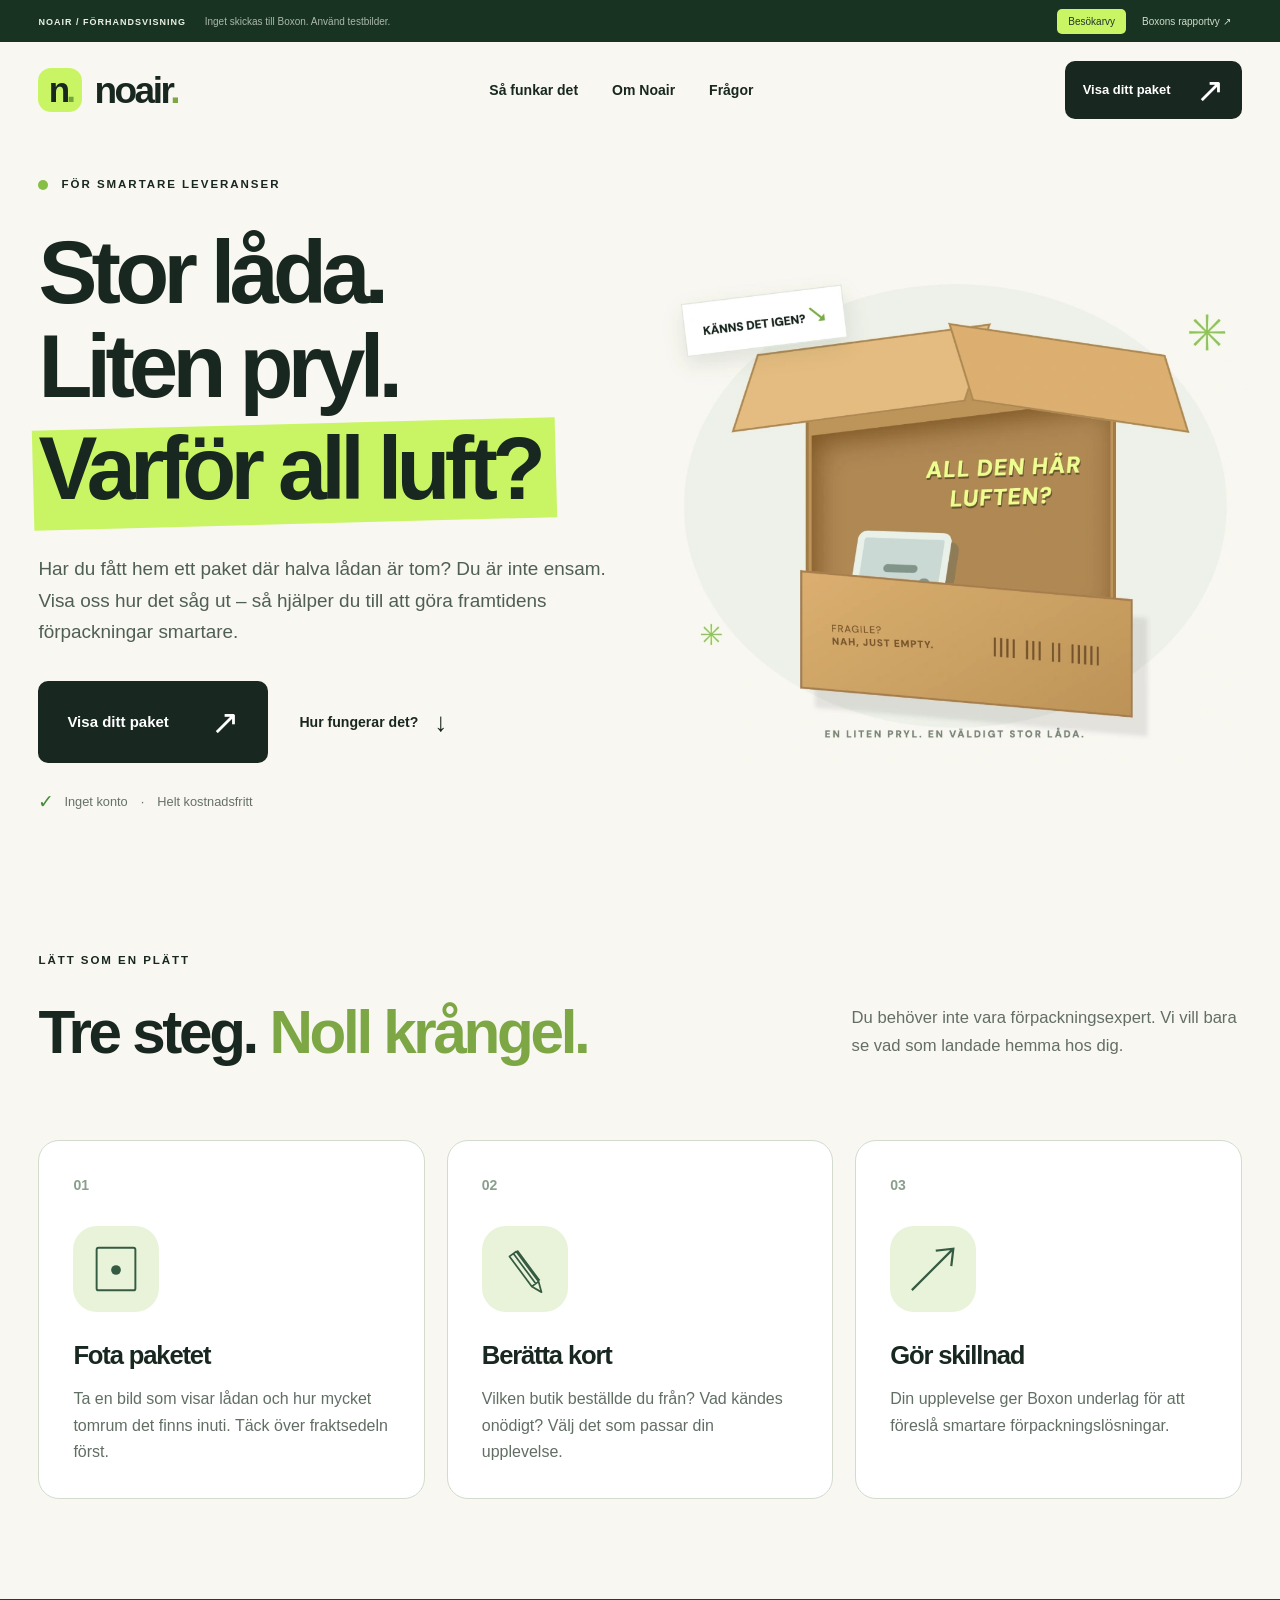
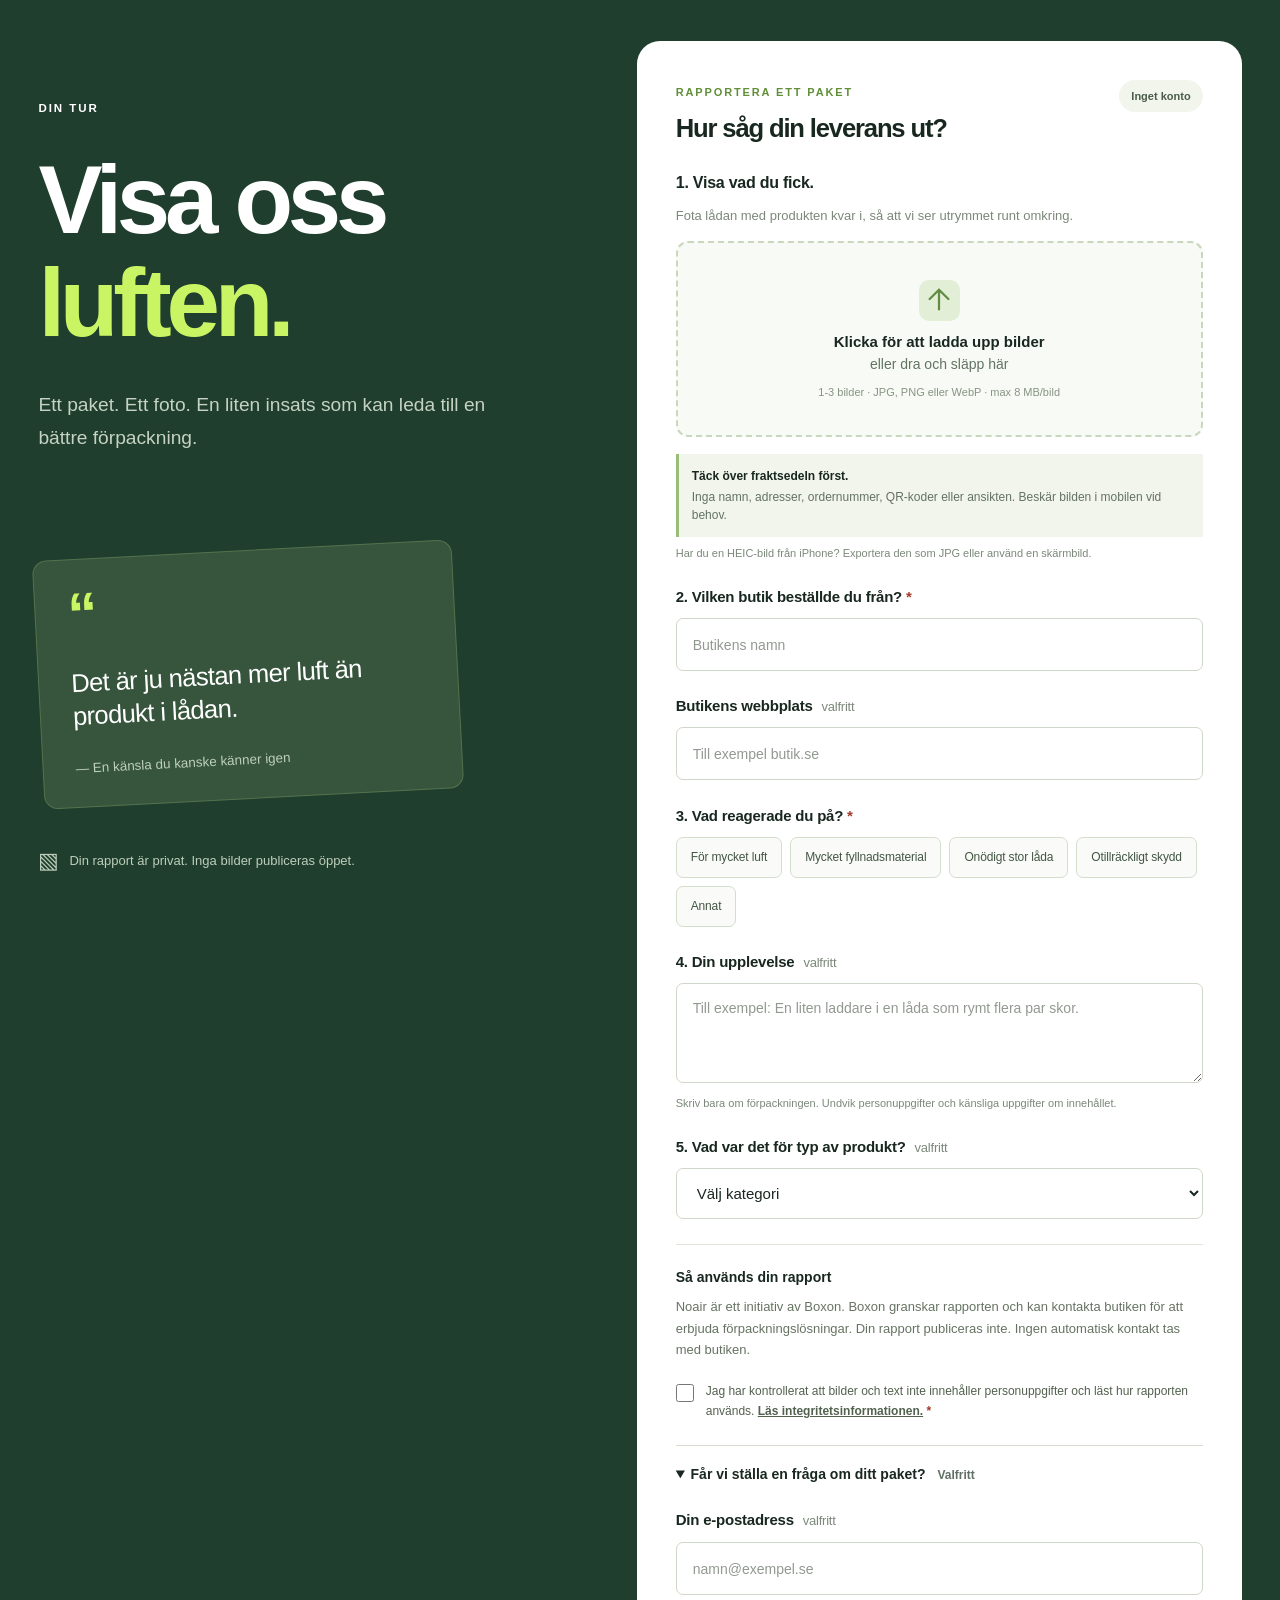
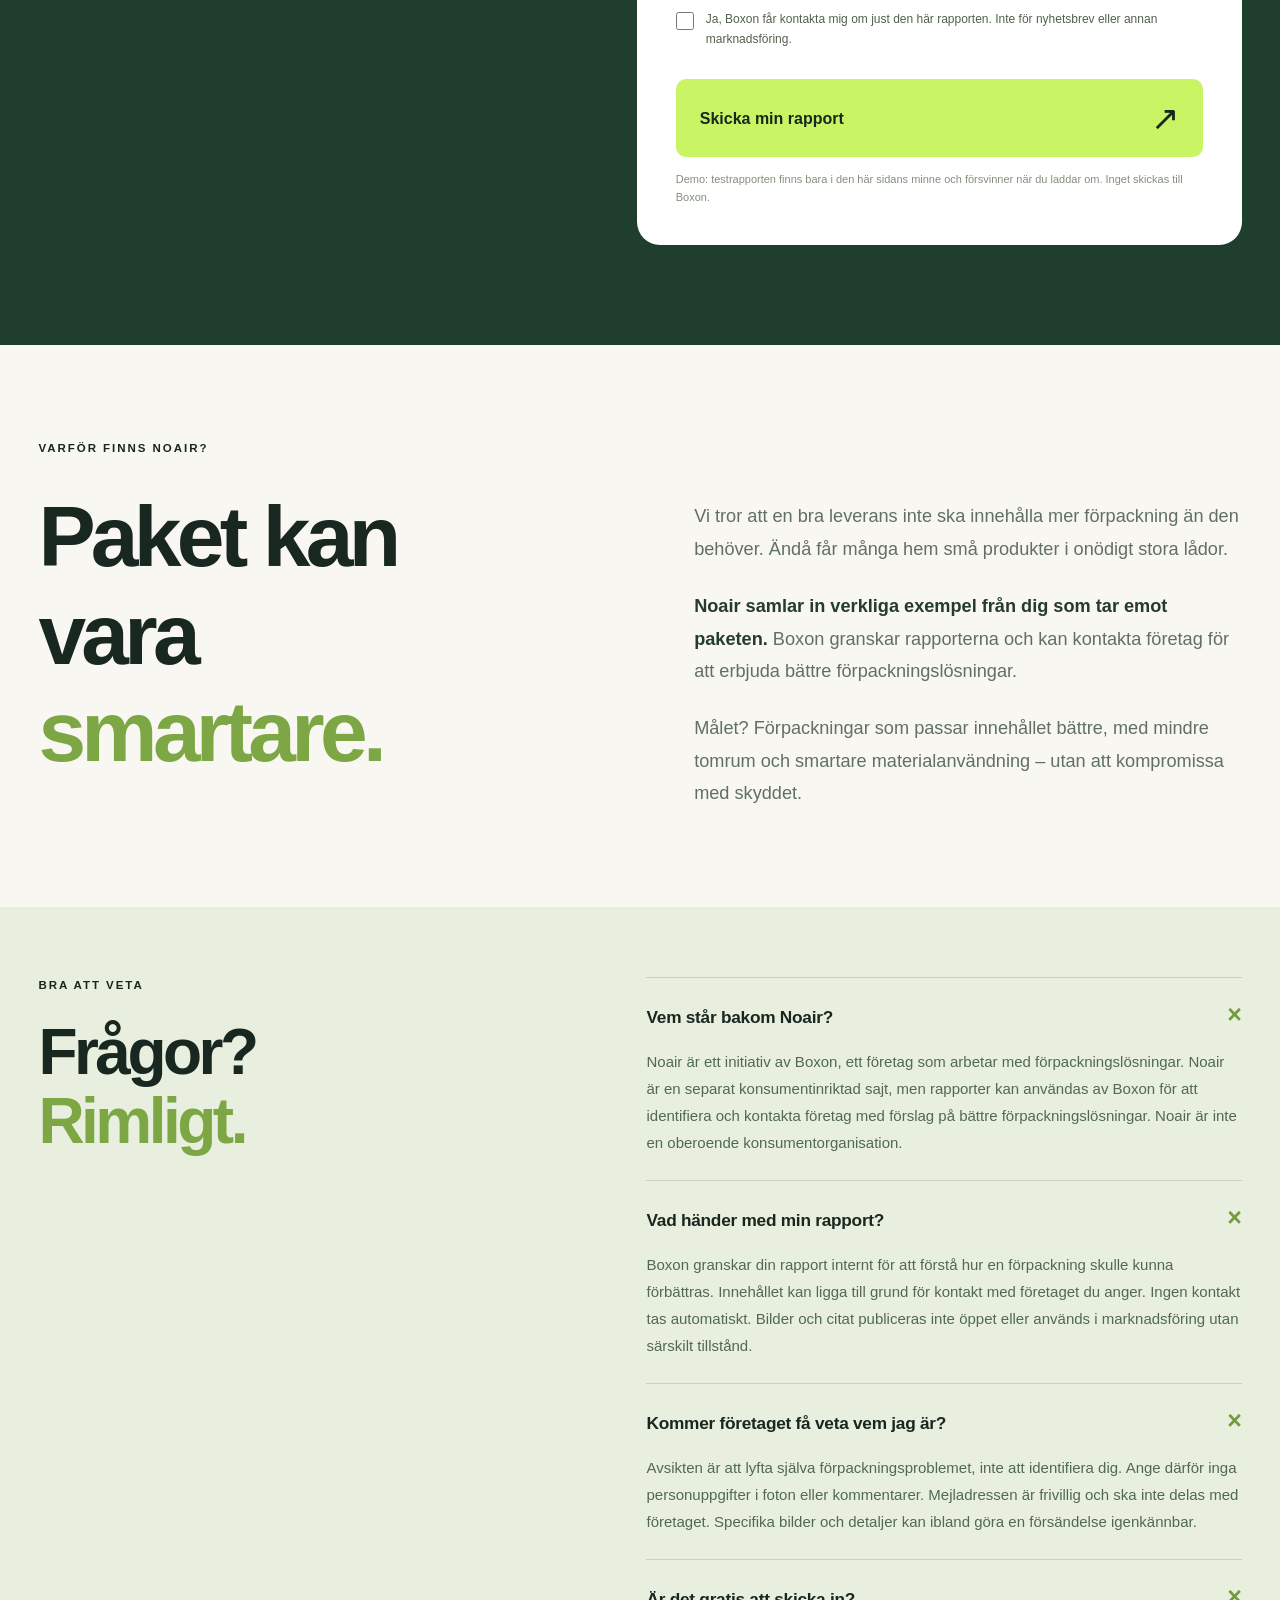
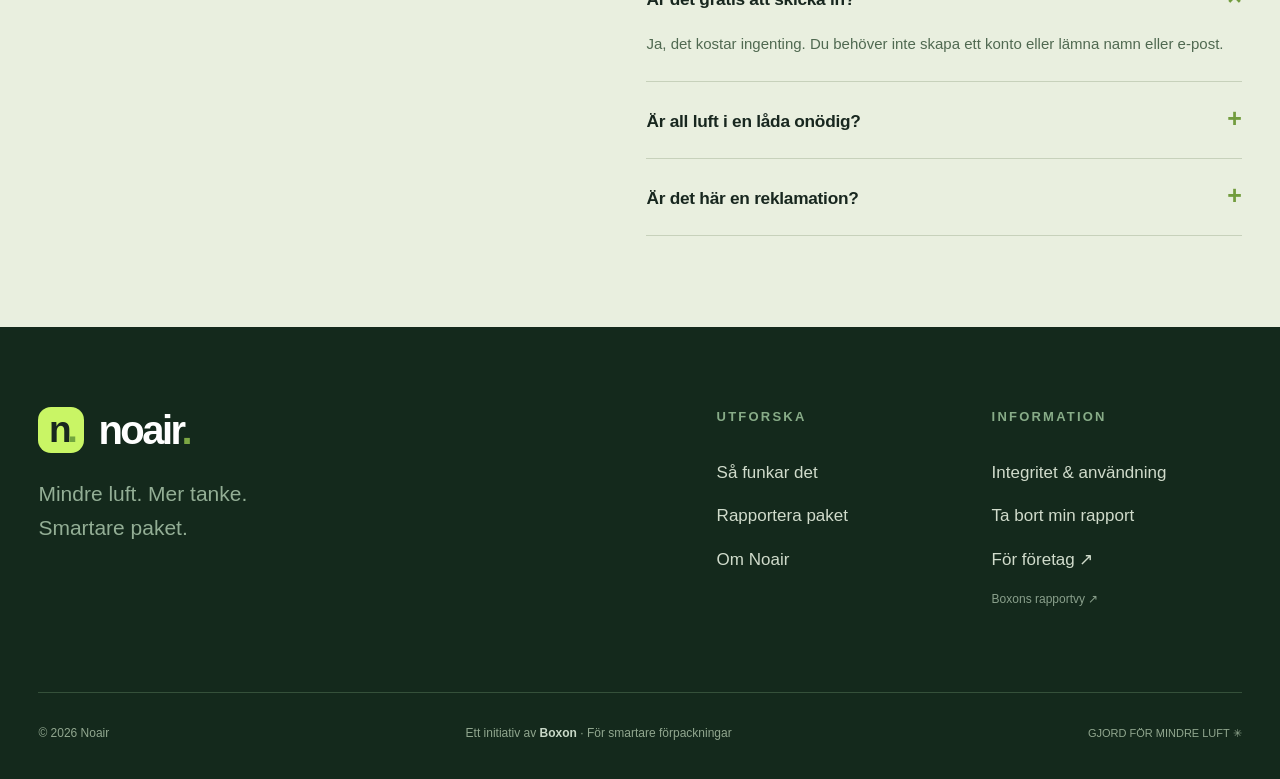
==== noair-forhandsvisning.html @ 3ff32508 "Change hero heading from Liten sak to Liten pryl" ====
<!DOCTYPE html>

<html lang="sv">
<head>
<meta charset="utf-8"/>
<meta content="width=device-width, initial-scale=1" name="viewport"/>
<meta content="Stor låda, liten grej? Visa oss ditt paket. Din upplevelse kan hjälpa företag att packa smartare. Noair – ett initiativ av Boxon." name="description"/>
<meta content="#f8f7f1" name="theme-color"/>
<title>Noair – Stor låda. Liten grej. Varför all luft?</title>
<style>
:root{--paper:#f6f6ef;--ink:#23362b;--muted:#657166;--line:#dce1d6;--lime:#d3ed89;--sage:#dfe7d9;--white:#fff;--error:#9d3e2b;--radius:22px;font-family:Arial,Helvetica,sans-serif;color:var(--ink);background:var(--paper);font-synthesis:none}*{box-sizing:border-box}html{scroll-behavior:smooth;scroll-padding-top:28px}body{margin:0}button,input,select,textarea{font:inherit}button,a,input,textarea,select{-webkit-tap-highlight-color:transparent}button,a{touch-action:manipulation}button{cursor:pointer}a{color:inherit;text-decoration:none}p{line-height:1.65}button:focus-visible,a:focus-visible,summary:focus-visible{outline:3px solid #527741;outline-offset:5px}input:focus-visible,select:focus-visible,textarea:focus-visible{outline:2px solid #527741;outline-offset:2px}button:disabled{opacity:.5;cursor:wait}[hidden]{display:none!important}.wrap{max-width:1240px;margin:0 auto;padding-left:40px;padding-right:40px}.logo{font-size:42px;letter-spacing:-3px;font-weight:850;display:inline-flex;align-items:baseline;line-height:1}.logo-dot{width:9px;height:9px;border-radius:50%;background:var(--ink);display:inline-block;margin-left:4px}.site-header{height:112px;display:flex;align-items:center;justify-content:space-between;gap:28px}.site-header nav{display:flex;gap:32px;font-size:13px;font-weight:600}.site-header nav a:hover,.plain-link:hover,.text-link:hover{color:#617e47}.button{border:0;display:inline-flex;align-items:center;justify-content:center;gap:34px;border-radius:8px;padding:19px 24px;line-height:1.2;font-size:14px;font-weight:650;white-space:nowrap;transition:transform .15s,background .15s}.button:hover{transform:translateY(-2px)}.button span[aria-hidden]{font-size:21px;font-weight:400;line-height:1}.button.dark{background:var(--ink);color:white}.button.dark:hover{background:#3a5141}.button.lime{background:var(--lime);color:var(--ink)}.button.outline{border:1px solid #cbd3c5;background:transparent;color:var(--ink)}.button.small{padding:13px 18px;font-size:12px;gap:22px}.text-link{font-size:13px;font-weight:600;display:inline-flex;gap:16px;align-items:center}.hero{display:grid;grid-template-columns:1fr 1fr;gap:58px;padding-top:40px;padding-bottom:76px;align-items:center}.eyebrow{font-size:10px;font-weight:700;letter-spacing:1.65px;line-height:1.6;margin:0 0 22px}.status-dot{display:inline-block;width:7px;height:7px;background:#759c59;border-radius:100%;margin-right:7px;vertical-align:middle}h1,h2,h3{font-weight:650;letter-spacing:-1.7px;margin:0}h1{font-size:clamp(52px,5.4vw,76px);line-height:1.025;letter-spacing:-4px}h2{font-size:40px;line-height:1.15;letter-spacing:-1.5px}h3{font-size:19px;line-height:1.3;letter-spacing:-.5px}.word-mark{position:relative;z-index:0}.word-mark:after{content:'';position:absolute;height:14px;bottom:5px;left:-2px;right:-9px;background:var(--lime);z-index:-1;transform:rotate(-2deg)}.lead{font-size:16px;line-height:1.75;max-width:405px;color:#5a685c;margin:26px 0 24px}.hero-actions{display:flex;align-items:center;gap:25px}.micro{font-size:11px;line-height:1.65;color:var(--muted)}.hero-reassurance{display:flex;gap:7px;align-items:center;margin-top:16px}.hero-reassurance span{margin-left:10px;color:#6d8954}.hero-reassurance span:first-child{margin-left:0}.initiative{display:flex;align-items:center;gap:12px;font-size:9px;color:var(--muted);margin-top:41px}.boxon-word{color:var(--ink);font-size:19px;letter-spacing:-1px}.boxon-word span{color:#b54b37}.initiative-divider{height:20px;width:1px;background:#cbd3c5}.hero-art{align-self:stretch;min-height:530px;border-radius:18px;background:var(--sage);position:relative;overflow:hidden}.art-grid{position:absolute;inset:0;background-image:linear-gradient(#3f583608 1px,transparent 1px),linear-gradient(90deg,#3f583608 1px,transparent 1px);background-size:48px 48px;mask-image:linear-gradient(transparent 5%,black 60%,transparent)}.art-top{position:absolute;top:28px;left:27px;right:27px;display:flex;justify-content:space-between;font-size:9px;letter-spacing:1.3px;font-weight:700}.art-index{opacity:.5}.parcel{position:absolute;width:110%;left:-5%;top:62px;filter:drop-shadow(0 4px 5px #36442c08)}.parcel-note{position:absolute;top:87px;left:37px;transform:rotate(-8deg);font-family:Georgia,serif;font-style:italic;font-size:20px;color:#4e6544}.parcel-note svg{display:block;position:absolute;left:74px;top:28px;width:56px;height:47px;transform:rotate(5deg)}.product-tag{position:absolute;right:25px;top:52%;background:#f9fbf2e8;border:1px solid #ffffff80;backdrop-filter:blur(4px);border-radius:6px;box-shadow:0 5px 20px #243d2110;padding:12px 14px;font-size:11px;display:flex;align-items:center;gap:10px}.tag-dot{height:6px;width:6px;border-radius:100%;background:#76945c}.product-tag span:last-child{margin-left:12px;font-size:19px}.art-bottom{position:absolute;left:28px;right:28px;bottom:34px;display:flex;justify-content:space-between;align-items:center;font-size:23px;letter-spacing:-.7px}.round-arrow{height:40px;width:40px;border:1px solid #abbba0;border-radius:100%;display:grid;place-items:center}.illustration-label{position:absolute;bottom:13px;right:29px;font-size:8px;color:#708366}.principle-strip{border-top:1px solid var(--line);border-bottom:1px solid var(--line)}.principle-strip>.wrap{display:flex;justify-content:space-between;gap:20px;padding-top:22px;padding-bottom:22px;font-size:11px;font-weight:600}.principle-strip span span{font-size:21px;margin-right:12px;vertical-align:middle;font-weight:400}.steps-section{padding-top:85px;padding-bottom:78px}.section-heading{display:flex;align-items:flex-end;justify-content:space-between;margin-bottom:45px;gap:30px}.section-heading>p{font-size:13px;color:var(--muted);padding-right:50px}.steps-grid{display:grid;grid-template-columns:repeat(3,1fr);gap:40px}.steps-grid article{border-top:1px solid var(--line);padding-top:23px}.step-top{display:flex;justify-content:space-between;margin-bottom:27px}.step-number{font-family:Georgia,serif;font-size:23px;color:#779063}.line-icon{font-size:27px;font-weight:400}.steps-grid article p{font-size:13px;color:var(--muted);max-width:290px;margin-bottom:0}.manifesto{background:#e9ede2;max-width:1160px;border-radius:18px;display:grid;grid-template-columns:1fr 1fr;gap:70px;padding:56px}.manifesto h2{font-size:49px;letter-spacing:-2.3px;line-height:1.12}.manifesto h2 span{color:#7c916d}.manifesto-copy>p{font-size:14px;margin:0 0 21px}.manifesto-copy{padding-top:7px}.private-note{display:flex;gap:15px;border-top:1px solid #cdd6c4;margin-top:27px;padding-top:21px}.private-note>span{font-size:22px}.private-note p{margin:0;font-size:11px;line-height:1.7;color:#596c50}.private-note strong{color:var(--ink)}.cta-panel{max-width:1160px;border-radius:18px;background:var(--lime);padding:45px 55px;margin-top:36px;display:flex;align-items:center;justify-content:space-between;position:relative;overflow:hidden;gap:30px}.cta-panel>div,.cta-panel>button{position:relative;z-index:1}.cta-panel .eyebrow{margin-bottom:14px}.cta-panel h2{font-size:36px}.cta-panel p:not(.eyebrow){font-size:12px;margin:14px 0 0}.cta-orbit{position:absolute;width:400px;height:400px;border:1px solid #b6cf75;border-radius:50%;right:-30px;top:-80px}.cta-orbit:after{content:'';border:1px solid #b6cf75;border-radius:50%;position:absolute;inset:30px}.faq-section{display:grid;grid-template-columns:1fr 1.6fr;gap:65px;padding-top:85px;padding-bottom:80px}.faq-items details{border-bottom:1px solid var(--line);padding:20px 0}.faq-items details:first-child{padding-top:0}.faq-items summary{cursor:pointer;font-size:14px;font-weight:600;list-style:none;display:flex;justify-content:space-between;gap:15px}.faq-items summary::-webkit-details-marker{display:none}.faq-items summary:after{content:'+';font-size:21px;font-weight:400;line-height:1}.faq-items details[open] summary:after{content:'-'}.faq-items details p{font-size:13px;color:var(--muted);margin-bottom:0}.business-section{border-top:1px solid var(--line);border-bottom:1px solid var(--line);padding-top:30px;padding-bottom:30px;display:flex;align-items:center;gap:23px}.business-icon{background:#e5eadf;border-radius:10px;min-width:64px;height:64px;display:grid;place-items:center;font-size:30px}.business-section .eyebrow{font-size:9px;margin-bottom:8px}.business-section h3{font-size:19px}.business-section p:not(.eyebrow){font-size:12px;color:var(--muted);margin:7px 0 0}.business-section>.button{margin-left:auto}.site-footer{padding-top:45px;padding-bottom:44px;display:flex;align-items:center;justify-content:space-between;gap:30px}.site-footer .logo{font-size:32px}.site-footer p{font-size:10px;color:var(--muted)}.site-footer>div:nth-child(2){display:flex;gap:23px;font-size:10px}.plain-link{border:0;background:none;padding:0;color:inherit;text-align:left;font-size:inherit}.footer-sponsor strong{margin-left:6px;letter-spacing:-.5px;color:var(--ink)}.preview-bar{display:flex;justify-content:space-between;align-items:center;gap:20px;padding:10px 30px;background:#20372d;color:#eaf1e4;font-size:10px}.preview-bar strong{letter-spacing:1px;font-size:9px}.preview-detail{margin-left:16px;opacity:.7}.preview-switch{display:flex;gap:5px}.preview-switch button{border:0;background:transparent;color:#d1dccb;font-size:10px;padding:7px 11px;border-radius:5px}.preview-switch button.active{background:#d3ed89;color:#23362b}.local-banner{padding:10px 30px;text-align:center;font-size:12px;background:#f6deb2}.admin-site{display:none}body[data-page=admin] .public-site{display:none}body[data-page=admin] .admin-site{display:block}dialog{border:0;padding:0;color:var(--ink);background:var(--paper);border-radius:18px;box-shadow:0 30px 120px #0d201b40;max-height:92vh;max-height:92dvh}dialog::backdrop{background:#14281be0;backdrop-filter:blur(4px)}dialog[open]{animation:appear .15s ease-out}@keyframes appear{from{opacity:0;transform:translateY(8px)}to{opacity:1;transform:none}}.close-dialog{position:absolute;right:15px;top:11px;z-index:3;border:0;background:transparent;font-size:29px;line-height:1;padding:8px;color:var(--ink);border-radius:50%}.report-dialog{width:900px;max-width:calc(100vw - 32px)}.report-dialog[open]{display:grid;grid-template-columns:290px 1fr}.report-side{background:var(--sage);padding:35px 31px;display:flex;flex-direction:column;justify-content:space-between;gap:55px;border-radius:18px 0 0 18px}.report-side .logo{font-size:34px}.report-side h2{font-size:49px;letter-spacing:-2px}.report-side p:not(.eyebrow){font-size:13px;color:#607253}.report-side .eyebrow{font-size:9px}.report-body{padding:39px 37px 32px;min-width:0}.wizard-top{display:flex;justify-content:space-between;align-items:center;font-size:9px;letter-spacing:1px;color:var(--muted);margin:3px 25px 29px 0}.progress-dots{display:flex;gap:5px}.progress-dots i{width:23px;height:4px;background:#dce3d5;border-radius:5px}.progress-dots i.active{background:#7b995a}.wizard-step>h2{font-size:30px;letter-spacing:-1px}.wizard-step>.eyebrow{margin:0 0 8px;font-size:9px}.wizard-step>p{font-size:12px;color:var(--muted);line-height:1.65}.upload-zone{border:1px dashed #9aab8d;border-radius:10px;background:#ecf0e5;padding:25px 17px;display:flex;align-items:center;text-align:center;flex-direction:column;gap:11px;margin-top:25px}.upload-zone.dragging{background:#dfedc7;border:2px solid #7b995a}.upload-icon{font-size:31px;line-height:1.2}.upload-zone strong{font-size:13px}.upload-zone>span:not(.upload-icon){font-size:9px;color:var(--muted)}.upload-zone .button{margin-top:6px;cursor:pointer}.privacy-tip{margin-top:22px;display:flex;gap:12px}.privacy-tip>span{font-size:20px}.privacy-tip strong{font-size:11px}.privacy-tip p{font-size:10px;color:var(--muted);margin:5px 0}.photo-previews{display:flex;gap:12px;flex-wrap:wrap;margin-top:14px}.photo-preview{position:relative;width:86px;height:78px}.photo-preview img{width:100%;height:100%;object-fit:cover;border-radius:7px}.photo-preview button{position:absolute;right:-6px;top:-6px;border:0;border-radius:100%;background:var(--ink);color:white;height:23px;width:23px}.wizard-actions{margin-top:25px;display:flex;gap:14px;justify-content:flex-end}.wizard-actions .button{font-size:12px;padding:15px 20px}.wizard-micro{text-align:right;font-size:9px;margin-bottom:0}.form-error{font-size:12px;color:var(--error);margin:14px 0 0;line-height:1.6;min-height:0}.form-error:empty{display:none}label:not(.button):not(.check-label):not(.search-wrap),legend{display:block;font-size:11px;font-weight:600;margin:18px 0 8px}label .optional{font-weight:400;color:var(--muted);margin-left:5px}input:not([type=checkbox]):not([type=file]),select,textarea{width:100%;border:1px solid #ced6c5;background:#fffefb;border-radius:7px;padding:12px 13px;color:var(--ink);font-size:13px;min-width:0}textarea{resize:vertical}input::placeholder,textarea::placeholder{color:#87917e;font-size:12px}.issue-field{border:0;padding:0;margin:0}.issue-chips{display:flex;flex-wrap:wrap;gap:8px}.issue-chips label{margin:0!important;font-size:10px!important;cursor:pointer}.issue-chips input{position:absolute;opacity:0;width:1px;height:1px}.issue-chips span{display:block;border:1px solid #d3dbcb;border-radius:100px;padding:9px 12px;font-weight:400}.issue-chips input:checked+span{background:var(--ink);border-color:var(--ink);color:white}.issue-chips input:focus-visible+span{outline:3px solid #7b995a;outline-offset:2px}.report-summary{background:#e9eee1;border-radius:9px;padding:16px;margin:22px 0;font-size:12px;line-height:1.8;overflow-wrap:anywhere}.report-summary strong{display:block;font-size:15px}.use-note{font-size:11px;line-height:1.6}.use-note p{color:var(--muted);margin-top:7px}.check-label{display:flex;align-items:flex-start;gap:10px;font-size:10px;line-height:1.65;margin-top:20px;font-weight:400}.check-label input{flex:0 0 auto;accent-color:var(--ink);height:16px;width:16px;margin:2px 0}.inline-link{font-size:inherit;color:inherit;background:none;border:0;text-decoration:underline;padding:0}.optional-contact{border-top:1px solid var(--line);margin-top:23px;padding-top:18px}.optional-contact summary{font-size:11px;cursor:pointer}.optional-contact summary span{font-size:9px;color:var(--muted);margin-left:8px}.optional-contact .check-label{font-size:10px}.honeypot{display:none!important}.success-state{text-align:center;padding:20px 0}.success-icon{background:var(--lime);border-radius:100%;height:60px;width:60px;display:grid;place-items:center;margin:0 auto 25px;font-size:25px}.success-state h2{font-size:36px}.success-state>p:not(.eyebrow){font-size:13px;color:var(--muted)}.receipt{border:1px dashed #bfcdb3;border-radius:9px;padding:20px;margin:25px 0}.receipt>span{font-size:9px;letter-spacing:1px}.receipt>strong{display:block;font-size:23px;letter-spacing:2px;margin-top:10px}.receipt p{font-size:10px;color:var(--muted);margin-bottom:0}.success-state .plain-link{display:block;font-size:12px;margin:22px auto 0}.text-dialog{width:650px;max-width:calc(100vw - 32px);padding:45px}.text-dialog h2{font-size:30px}.text-dialog h3{font-size:16px;letter-spacing:0;margin-top:24px}.text-dialog p,.text-dialog li{font-size:13px;line-height:1.7;color:var(--muted)}.text-dialog form>.button{margin-top:22px}.policy-draft{background:#f3e4bb;padding:14px;border-radius:7px;color:#684e26!important}.admin-header{height:100px;display:flex;align-items:center;gap:30px;border-bottom:1px solid var(--line)}.admin-brand{font-size:10px;letter-spacing:1.5px}.admin-header>.button{margin-left:auto}.admin-main{padding-top:48px;padding-bottom:60px}.dashboard-title{display:flex;align-items:center;justify-content:space-between;gap:20px}.dashboard-title h1{font-size:37px;letter-spacing:-1.6px}.dashboard-title h1 span{color:#98b46a}.dashboard-title .eyebrow{margin-bottom:15px}.dashboard-title p:not(.eyebrow){font-size:13px;color:var(--muted)}.stats-grid{display:grid;grid-template-columns:repeat(4,1fr);gap:20px;margin:32px 0}.stats-grid article{padding:23px 24px;background:#e9ede2;border:1px solid #dfe5d6;border-radius:12px}.stats-grid article:nth-child(2){background:var(--lime);border-color:var(--lime)}.stats-grid p{margin:0;font-size:11px}.stats-grid strong{display:block;font-size:45px;font-weight:550;margin:13px 0 8px;letter-spacing:-2px}.stats-grid article>span{font-size:9px;color:var(--muted)}.dashboard-toolbar{display:flex;gap:14px;margin:30px 0 22px}.search-wrap{flex:1;display:flex;align-items:center;gap:9px;border:1px solid #ced6c5;border-radius:7px;background:#fffefb;padding:0 14px}.search-wrap span{font-size:24px}.search-wrap input{border:0!important;background:transparent!important;outline-offset:-2px}.dashboard-toolbar select{width:190px;font-size:11px}.report-table{width:100%;border-collapse:collapse;min-width:650px;text-align:left}.report-table th{font-size:9px;letter-spacing:.8px;font-weight:500;text-transform:uppercase;padding:16px 14px;color:var(--muted);border-bottom:1px solid var(--line)}.report-table td{font-size:11px;padding:22px 14px;border-bottom:1px solid var(--line);max-width:270px}.report-table td strong{display:block;font-size:13px;margin-bottom:5px;overflow-wrap:anywhere}.report-table td small{color:var(--muted);font-size:10px}.report-table td button{background:none;border:1px solid #cbd4c2;border-radius:6px;width:32px;height:32px;color:var(--ink);font-size:20px}.status-badge{display:inline-block;border-radius:100px;font-size:9px;padding:6px 10px;background:#e5eadf;white-space:nowrap}.status-badge.new{background:#e7e9cd;color:#68703b}.status-badge.contacted,.status-badge.meeting{background:#dcebd5;color:#4c6c3b}.status-badge.rejected{background:#eedfd8;color:#885442}.table-scroll{overflow-x:auto}.dashboard-footnote{max-width:830px;margin-top:25px}.demo-note{border:1px solid #d0dbbc;padding:13px 16px;font-size:11px;border-radius:8px;line-height:1.7;margin:22px 0}.empty-state{text-align:center;font-size:13px;padding:30px;color:var(--muted)}.login-card{max-width:450px;margin:35px auto}.login-card h1{font-size:36px;letter-spacing:-1.6px}.login-card>p:not(.eyebrow){font-size:13px;color:var(--muted)}.login-card form>.button{margin-top:23px;width:100%}.detail-dialog{width:850px;max-width:calc(100vw - 32px);padding:42px}.detail-dialog h2{font-size:32px;overflow-wrap:anywhere}.detail-meta{font-size:11px;color:var(--muted);margin:10px 0 25px;overflow-wrap:anywhere}.detail-photos{display:flex;gap:10px;overflow-x:auto;margin:20px 0}.detail-photos img{width:220px;height:180px;object-fit:contain;border-radius:8px;background:#e2e8db}.detail-quote{font-size:14px;background:#eaf0e1;border-left:3px solid #9bb574;padding:20px;margin:20px 0;white-space:pre-wrap;overflow-wrap:anywhere}.detail-fields{display:grid;grid-template-columns:1fr 1fr;gap:20px}.detail-dialog label{font-size:11px}.detail-dialog .button{font-size:11px;padding:14px 18px}.detail-actions{display:flex;gap:13px;flex-wrap:wrap;margin-top:22px}.danger-link{margin-left:auto;color:var(--error);font-size:11px}.outreach-text{white-space:pre-wrap;background:white;border:1px solid var(--line);border-radius:8px;padding:20px;font-size:12px;line-height:1.7}.review-notice{font-size:11px;color:var(--muted);line-height:1.6}.demo-photo{height:130px;background:var(--sage);display:grid;place-items:center;border-radius:10px;color:var(--muted);font-size:12px}#toast{position:fixed;bottom:26px;left:50%;transform:translateX(-50%);z-index:100;background:var(--ink);color:#fff;padding:15px 24px;font-size:12px;border-radius:9px;box-shadow:0 10px 50px #13251c30;max-width:90vw}.sr-only{position:absolute!important;width:1px;height:1px;padding:0!important;margin:-1px!important;overflow:hidden;clip:rect(0,0,0,0);white-space:nowrap;border:0!important}.skip-link{position:fixed;top:-100px;left:10px;z-index:100;background:var(--ink);color:white;padding:10px}.skip-link:focus{top:10px}
@media(min-width:1400px){.hero-art{min-height:540px}.parcel{top:55px}}
@media(max-width:1050px){.wrap{padding-left:28px;padding-right:28px}.hero{gap:30px;padding-top:30px}.hero h1{font-size:65px}.hero-art{min-height:530px}.parcel{top:105px}.parcel-note{font-size:18px;left:25px}.art-bottom{font-size:19px}.initiative{gap:8px;font-size:8px}.manifesto,.cta-panel{margin-left:28px;margin-right:28px;padding:40px}.manifesto{gap:35px}.manifesto h2{font-size:42px}.preview-detail{display:none}.site-header nav{gap:20px;font-size:12px}.hero-actions{gap:16px}.hero-actions .button{padding:18px 19px;gap:25px}.text-link{font-size:12px}.principle-strip>.wrap{font-size:10px}.principle-strip span span{margin-right:5px}.site-footer>div:nth-child(2){gap:14px}.section-heading>p{padding-right:0}}
@media(max-width:760px){.wrap{padding-left:23px;padding-right:23px}.preview-bar{padding:9px 15px;gap:8px;flex-wrap:wrap}.preview-bar strong{font-size:8px}.preview-switch button{font-size:9px;padding:6px 8px}.site-header{height:85px;gap:15px}.site-header .logo{font-size:36px}.site-header nav{display:none}.site-header .button{font-size:11px;padding:12px 14px}.hero{grid-template-columns:1fr;gap:32px;padding-top:26px;padding-bottom:35px}.hero h1{font-size:65px;letter-spacing:-3.7px}.hero h1 br:nth-child(1){display:none}.hero .eyebrow{font-size:9px;margin-bottom:20px}.hero .lead{font-size:14px;max-width:390px;margin-top:23px}.hero-actions .button{padding:17px 22px;font-size:13px}.hero-reassurance{font-size:10px;gap:6px}.initiative{font-size:9px;margin-top:28px}.hero-art{height:420px;min-height:0;margin-top:4px;max-width:550px;width:100%;justify-self:center}.parcel{width:100%;left:0;top:26px;height:370px}.parcel-note{top:66px;font-size:18px;left:23px}.parcel-note svg{left:52px;top:22px;width:42px}.art-top{top:22px;left:23px;right:23px;font-size:8px}.product-tag{right:18px;top:52%;font-size:10px;padding:9px 11px}.art-bottom{bottom:26px;font-size:22px;left:23px;right:23px}.illustration-label{bottom:9px}.round-arrow{width:33px;height:33px}.principle-strip>.wrap{display:grid;grid-template-columns:1fr 1fr;gap:15px;font-size:9px;padding-top:19px;padding-bottom:19px}.principle-strip span span{font-size:17px;margin-right:7px}.steps-section{padding-top:48px;padding-bottom:42px}.section-heading{display:block;margin-bottom:29px}h2{font-size:32px;letter-spacing:-1.3px}.section-heading>p{font-size:12px;margin:18px 0 0}.steps-grid{grid-template-columns:1fr;gap:26px}.steps-grid article{padding-top:18px}.step-top{margin-bottom:16px}.step-number{font-size:21px}.line-icon{font-size:24px}.steps-grid article p{max-width:none;font-size:12px}.manifesto{grid-template-columns:1fr;margin:0 17px;padding:31px 25px;gap:27px}.manifesto h2{font-size:40px}.manifesto-copy>p{font-size:13px}.manifesto .eyebrow{font-size:9px;margin-bottom:20px}.private-note{margin-top:22px}.cta-panel{margin:20px 17px 0;padding:30px 25px;display:block}.cta-panel h2{font-size:30px}.cta-panel .eyebrow{font-size:8px}.cta-panel .button{margin-top:25px;padding:16px 20px;font-size:12px}.cta-panel p:not(.eyebrow){max-width:230px;font-size:11px}.cta-orbit{right:-240px}.faq-section{grid-template-columns:1fr;gap:30px;padding-top:46px;padding-bottom:42px}.faq-section h2 br{display:none}.faq-items summary{font-size:13px}.faq-items details p{font-size:12px}.business-section{display:grid;grid-template-columns:42px 1fr;gap:15px;padding-top:26px;padding-bottom:26px}.business-icon{min-width:42px;height:42px;font-size:22px;align-self:start}.business-section h3{font-size:17px}.business-section p:not(.eyebrow){font-size:11px}.business-section>.button{grid-column:2;margin-left:0;justify-self:start}.site-footer{padding-top:34px;padding-bottom:34px;align-items:start;flex-wrap:wrap;gap:18px}.site-footer>div:first-child{width:100%}.site-footer>div:nth-child(2){flex-wrap:wrap;font-size:10px;gap:18px}.site-footer>.footer-sponsor{width:100%;margin-top:0}.report-dialog{max-width:calc(100vw - 16px);max-height:96vh;max-height:96dvh}.report-dialog[open]{display:block}.report-side{display:none}.report-body{padding:29px 23px 25px}.wizard-top{margin-bottom:24px}.wizard-step>h2{font-size:28px}.wizard-step>.eyebrow{font-size:8px}.upload-zone{padding:22px 12px}.upload-zone>span:not(.upload-icon){font-size:8px}.privacy-tip p{font-size:10px}.wizard-actions{gap:10px}.text-dialog{padding:36px 25px;max-width:calc(100vw - 20px)}.text-dialog h2{font-size:28px}.admin-header{height:82px;gap:18px}.admin-header .logo{font-size:32px}.admin-brand{font-size:8px;letter-spacing:.8px}.admin-main{padding-top:30px}.dashboard-title{display:block}.dashboard-title h1{font-size:30px}.dashboard-title .eyebrow{font-size:8px}.dashboard-title>.button{margin:8px 0 3px}.stats-grid{grid-template-columns:1fr 1fr;gap:12px;margin:22px 0}.stats-grid article{padding:16px}.stats-grid strong{font-size:36px;margin:10px 0}.stats-grid p{font-size:10px}.stats-grid article>span{font-size:8px}.dashboard-toolbar{flex-wrap:wrap;gap:10px;margin:24px 0 12px}.search-wrap{flex:1 0 100%}.dashboard-toolbar select{width:auto;flex:1}.dashboard-toolbar>.button{font-size:10px}.demo-note{font-size:10px}.detail-dialog{padding:35px 23px;max-width:calc(100vw - 16px)}.detail-dialog h2{font-size:26px}.detail-fields{grid-template-columns:1fr;gap:0}.detail-photos img{width:190px;height:160px}.detail-actions{gap:10px}.detail-actions .button{font-size:10px}.detail-actions .danger-link{margin-left:0;padding:12px 0}.optional-contact summary{font-size:10px}.optional-contact summary span{display:block;margin-top:5px;margin-left:15px}.wizard-step .micro{font-size:10px}}
@media(prefers-reduced-motion:reduce){html{scroll-behavior:auto}*,*:before,*:after{animation:none!important;transition:none!important}}

</style>

<style>
/* Noair v2: visual layout based on the supplied reference images.
   Form/API contract is unchanged. Base stylesheet retains admin/dialog styles. */
:root { --paper:#f8f7f1; --ink:#18271f; --muted:#607064; --line:#d7ded1; --lime:#c9f565; --sage:#e9efdf; --green:#7da744; --forest:#203e2d; --error:#a13a29; }
html { scroll-padding-top:24px; }
.public-site { font-family:Arial,Helvetica,sans-serif; }
.na-container { width:min(100%,1680px); padding-inline:clamp(22px,3vw,58px); margin-inline:auto; }
.public-site h1,.public-site h2,.public-site h3 { font-weight:750; }
.public-site .eyebrow { font-size:clamp(11px,.9vw,14px); font-weight:750; letter-spacing:.17em; line-height:1.5; margin:0 0 30px; }
.public-site .button { border-radius:10px; font-size:clamp(15px,1.15vw,18px); font-weight:700; padding:24px 29px; min-height:66px; }
.public-site .button span[aria-hidden] { font-size:34px; line-height:1; font-weight:400; }
.public-site .button.dark { background:var(--ink); }
.public-site .button.dark:hover { background:#2f4938; }
.public-site .button.lime { background:var(--lime); }
.public-site .button.lime:hover { background:#d4fa8b; }
.public-site .text-link { font-size:clamp(14px,1.1vw,18px); font-weight:700; gap:16px; }
.public-site .text-link span { font-size:26px; }
.public-site a:focus-visible,.public-site button:focus-visible,.public-site summary:focus-visible { outline:3px solid #749b3f; outline-offset:5px; }
.na-header { height:96px; display:flex; align-items:center; justify-content:space-between; gap:30px; }
.na-logo { display:inline-flex; align-items:center; gap:12px; flex-shrink:0; text-decoration:none; line-height:1; }
.na-logo-icon { display:flex; align-items:baseline; justify-content:center; width:44px; height:44px; padding-top:4px; background:var(--lime); border-radius:13px; color:var(--ink); font-weight:800; font-size:35px; letter-spacing:-4px; }
.na-logo-icon>span { color:#72a53f; }
.na-logo-word { font-size:37px; font-weight:800; letter-spacing:-2.5px; }
.na-logo-word>span { color:var(--green); }
.na-header nav { display:flex; align-items:center; gap:34px; font-size:14px; font-weight:600; }
.na-header nav a:hover { color:#618834; }
.public-site .na-nav-cta { min-height:48px; padding:12px 18px; font-size:13px; gap:25px; }
.public-site .na-nav-cta span { font-size:23px; }
.na-hero { display:grid; grid-template-columns:1.03fr 1fr; gap:2.8%; align-items:center; padding-top:38px; padding-bottom:70px; }
.na-hero-copy { min-width:0; }
.na-hero .eyebrow { margin-bottom:33px; }
.na-hero .status-dot { width:10px; height:10px; background:#86be46; margin-right:8px; }
.na-hero h1 { font-size:clamp(52px,6.9vw,114px); font-weight:800; letter-spacing:-.065em; line-height:1.065; }
.na-highlight { display:inline-block; position:relative; isolation:isolate; white-space:nowrap; padding:0 5px 6px 0; margin-top:8px; }
.na-highlight::before { content:""; position:absolute; inset:2px -11px -2px -5px; background:var(--lime); z-index:-1; transform:rotate(-1.5deg); }
.na-hero-lead { font-size:clamp(17px,1.48vw,24px); line-height:1.65; color:#4f5f54; max-width:680px; margin:31px 0 34px; }
.na-hero-actions { display:flex; gap:31px; align-items:center; }
.na-hero-actions .button { min-width:230px; justify-content:space-between; }
.na-reassurance { display:flex; align-items:center; gap:10px; font-size:clamp(12px,1vw,16px); color:#657168; margin:23px 0 0; }
.na-reassurance>span:first-child { color:#458c38; font-size:19px; }
.na-reassurance .na-dot { margin:0 3px; }
.na-hero-art { margin:35px -8px 0 -5px; min-width:0; }
.na-hero-art img { width:100%; height:auto; display:block; }
.na-steps { padding-top:65px; padding-bottom:100px; }
.na-section-intro { display:flex; justify-content:space-between; gap:40px; align-items:center; margin-bottom:74px; }
.na-section-intro h2 { font-size:clamp(36px,4.7vw,78px); line-height:1.1; letter-spacing:-.055em; }
.na-section-intro h2>span,.na-about h2>span,.na-faq h2>span { color:var(--green); }
.na-section-intro>p { max-width:390px; font-size:clamp(16px,1.3vw,21px); line-height:1.65; color:#636e66; margin:45px 0 0; }
.na-steps-grid { display:grid; grid-template-columns:repeat(3,minmax(0,1fr)); gap:22px; }
.na-steps-grid article { background:white; border:1px solid #d3dbcf; border-radius:21px; padding:36px 34px 33px; }
.na-step-number { display:block; font-size:14px; font-weight:700; color:#8a9e8d; margin-bottom:33px; }
.na-step-icon { display:grid; place-items:center; width:86px; height:86px; border-radius:24px; background:#e8f3d9; color:#365b43; margin-bottom:29px; }
.na-step-icon svg { width:62px; height:62px; }
.na-steps-grid h3 { font-size:clamp(23px,2vw,32px); line-height:1.15; letter-spacing:-.045em; margin:0 0 16px; }
.na-steps-grid p { font-size:clamp(15px,1.25vw,20px); line-height:1.65; color:#616e64; margin:0; }
.na-form-section { background:var(--forest); padding-top:42px; padding-bottom:100px; }
.na-form-grid { display:grid; grid-template-columns:.84fr 1fr; gap:7.5%; align-items:start; }
.na-form-aside { color:white; padding-top:59px; min-width:0; }
.na-form-aside h2 { font-size:clamp(64px,7.5vw,120px); font-weight:800; line-height:1.08; letter-spacing:-.055em; }
.na-form-aside h2>span { color:var(--lime); }
.na-form-lead { color:#c5d2c4; font-size:clamp(18px,1.5vw,24px); line-height:1.7; max-width:470px; margin:34px 0 0; }
.na-quote { max-width:420px; margin:96px 12px 0 0; padding:28px 32px 28px; background:#36553c; border:1px solid #53734e; border-radius:14px; transform:rotate(-3deg); }
.na-quote-mark { color:var(--lime); font-size:60px; font-weight:800; line-height:.9; display:block; }
.na-quote p { font-size:clamp(23px,2vw,32px); line-height:1.3; margin:25px 0 24px; letter-spacing:-.025em; }
.na-quote-caption { display:block; font-size:clamp(12px,1.05vw,16px); color:#becfbb; line-height:1.6; }
.na-aside-note { display:flex; align-items:center; gap:10px; max-width:370px; font-size:13px; line-height:1.6; color:#bdcdbb; margin:44px 0 0; }
.na-aside-note>span { font-size:22px; }
.na-report-card { min-width:0; background:white; border-radius:23px; padding:39px; color:var(--ink); box-shadow:0 2px 0 #14291b0d; scroll-margin-top:25px; }
.na-card-heading { display:flex; align-items:flex-start; gap:15px; justify-content:space-between; margin-bottom:29px; }
.na-card-heading .eyebrow { color:#618f38; font-size:11px; margin:4px 0 12px; }
.na-card-heading h2 { font-size:clamp(24px,2vw,34px); letter-spacing:-.045em; line-height:1.18; }
.na-form-badge { flex-shrink:0; padding:10px 12px; font-size:11px; font-weight:600; color:#4a5b4a; background:#f2f5ec; border-radius:24px; white-space:nowrap; }
.na-report-card .field-label,.na-report-card label:not(.button):not(.check-label):not(.upload-hitarea),.na-report-card legend { font-size:15px; line-height:1.4; font-weight:700; letter-spacing:-.015em; margin:24px 0 11px; }
.na-report-card .photo-question { margin-top:0; font-size:16px; }
.na-report-card .form-part>p:not(.form-error) { font-size:13px; color:#7b887a; margin:7px 0 15px; line-height:1.55; }
.na-report-card .form-part>p.micro { font-size:11px; margin:8px 0 0; }
.na-report-card input:not([type=checkbox]):not([type=file]),.na-report-card select,.na-report-card textarea { background:white; border:1px solid #cfd8c8; border-radius:7px; padding:15px 16px; min-height:51px; font-size:15px; line-height:1.4; }
.na-report-card select { padding-right:36px; }
.na-report-card input::placeholder,.na-report-card textarea::placeholder { font-size:14px; color:#929991; }
.na-report-card textarea { min-height:100px; }
.na-report-card label .optional { font-size:13px; font-weight:400; color:#7b887a; }
.na-report-card label[for]>span:not(.optional):not(.sr-only),.na-report-card legend>span { color:var(--error); }
.na-report-card .upload-zone { position:relative; display:flex; flex-direction:column; justify-content:center; gap:6px; min-height:196px; background:#f8faf5; border:2px dashed #c8d7bd; border-radius:12px; padding:24px 14px; margin:14px 0 0; transition:background .15s,border-color .15s; }
.na-report-card .upload-zone:hover,.na-report-card .upload-zone.dragging { background:#eff7e6; border-color:#82ab4a; }
.na-report-card .upload-zone:focus-within { outline:3px solid #749b3f; outline-offset:3px; }
.na-report-card .upload-icon { display:grid; place-items:center; width:41px; height:41px; background:#e2efd6; color:#618c42; border-radius:10px; margin-bottom:6px; }
.na-report-card .upload-icon svg { width:30px; height:30px; }
.na-report-card .upload-zone strong { font-size:15px; }
.na-report-card .upload-zone>span.upload-helper { font-size:14px; color:#637463; }
.na-report-card .upload-zone>span.upload-formats { font-size:11px; color:#879482; margin-top:8px; }
.na-report-card .upload-hitarea { position:absolute; display:block; inset:0; margin:0!important; cursor:pointer; }
.na-report-card .photo-previews { margin-top:12px; gap:14px; }
.na-report-card .photo-previews:empty { display:none; }
.na-report-card .photo-preview { width:96px; height:85px; }
.na-report-card .photo-preview button { width:28px; height:28px; font-size:18px; }
.na-report-card .privacy-tip { border-left:3px solid #9bbd7b; background:#f2f5ec; padding:12px 13px; margin-top:17px; gap:10px; }
.na-report-card .privacy-tip>span { display:none; }
.na-report-card .privacy-tip strong { font-size:12px; }
.na-report-card .privacy-tip p { margin:4px 0 0; font-size:12px; line-height:1.55; color:#637263; }
.na-report-card .issue-chips { gap:8px; }
.na-report-card .issue-chips label { margin:0!important; }
.na-report-card .issue-chips label span { display:block; color:#435644; font-size:12px; padding:11px 14px; border-color:#d4decc; border-radius:7px; background:#fafbf8; }
.na-report-card .issue-chips input:checked+span { color:var(--ink); background:#e5f4cb; border-color:#8cae5b; box-shadow:inset 0 0 0 1px #8cae5b; }
.na-report-card .form-part[data-step="3"] { margin-top:25px; }
.na-report-card .inline-use-note { border-top:1px solid #e0e6dc; padding-top:21px; font-size:13px; line-height:1.65; }
.na-report-card .inline-use-note strong { font-size:14px; }
.na-report-card .inline-use-note p { color:#667362; margin:7px 0 0; line-height:1.65; }
.na-report-card .check-label { font-size:12px; line-height:1.7; gap:12px; margin-top:20px; }
.na-report-card .check-label>span { color:#52614e!important; }
.na-report-card .check-label strong { color:var(--error); }
.na-report-card .check-label input { width:18px; height:18px; margin-top:3px; accent-color:var(--forest); }
.na-report-card .inline-link { font-weight:700; }
.na-report-card .optional-contact { padding-top:18px; margin-top:24px; }
.na-report-card .optional-contact summary { font-size:14px; line-height:1.5; font-weight:600; }
.na-report-card .optional-contact summary span { font-size:12px; }
.na-report-card .optional-contact .check-label { margin-top:14px; }
.na-report-card .form-actions { margin-top:30px; }
.na-report-card .form-actions .button { display:flex; justify-content:space-between; width:100%; padding:22px 24px; min-height:74px; font-size:16px; }
.na-report-card .inline-demo-note { font-size:11px; line-height:1.6; color:#82907d; margin:14px 0 0; }
.na-report-card .form-error { font-size:13px; }
.na-report-card [aria-invalid="true"] { border-color:var(--error)!important; }
.na-report-card .success-state { outline:0; padding:20px 0; }
.na-report-card .success-state h2 { font-size:38px; }
.na-report-card .success-state>p:not(.eyebrow) { font-size:15px; line-height:1.7; }
.na-report-card .success-state .button { font-size:15px; }
.na-report-card .receipt p { font-size:12px; }
.na-report-card .receipt>span { font-size:11px; }
.na-about { display:grid; grid-template-columns:1fr 1fr; gap:9%; padding-top:95px; padding-bottom:97px; }
.na-about h2 { font-size:clamp(58px,6.7vw,106px); font-weight:800; line-height:1.14; letter-spacing:-.055em; }
.na-about-copy { padding-top:60px; }
.na-about-copy p { margin:0 0 24px; font-size:clamp(17px,1.42vw,23px); line-height:1.8; color:#617063; }
.na-about-copy p:last-child { margin-bottom:0; }
.na-about-copy strong { color:#253c2b; font-weight:700; }
.na-faq { background:#e9efdf; padding:70px 0 91px; }
.na-faq-grid { display:grid; grid-template-columns:.85fr 1fr; gap:8.5%; }
.na-faq h2 { font-size:clamp(54px,5vw,82px); font-weight:800; line-height:1.07; letter-spacing:-.055em; }
.na-faq .eyebrow { margin-bottom:24px; }
.na-faq-items { border-top:1px solid #c7d1bb; }
.na-faq-items details { border-bottom:1px solid #c7d1bb; padding:24px 0; }
.na-faq-items summary { display:flex; justify-content:space-between; gap:24px; align-items:baseline; font-size:clamp(17px,1.35vw,22px); line-height:1.45; font-weight:700; letter-spacing:-.015em; list-style:none; cursor:pointer; }
.na-faq-items summary::-webkit-details-marker { display:none; }
.na-faq-items summary::after { content:"+"; font-size:25px; color:#729c3e; font-weight:700; flex-shrink:0; line-height:1; }
.na-faq-items details[open] summary::after { content:"\00d7"; }
.na-faq-items details>p { font-size:clamp(15px,1.16vw,19px); line-height:1.8; color:#506951; margin:18px 0 0; }
.na-footer { background:#14291c; color:#d0dbcb; padding-top:80px; }
.na-footer-top { display:grid; grid-template-columns:1fr 230px 250px; gap:45px; padding-bottom:84px; }
.na-footer .na-logo { color:white; gap:14px; }
.na-footer .na-logo-icon { width:46px; height:46px; font-size:37px; }
.na-footer .na-logo-word { font-size:40px; }
.na-footer-brand>p { color:#93ae95; font-size:21px; line-height:1.6; margin:24px 0 0; }
.na-footer-links { display:flex; flex-direction:column; gap:18px; align-items:flex-start; }
.na-footer-links .eyebrow { color:#88ac88; margin-bottom:15px; font-size:13px; }
.na-footer-links a,.na-footer-links button { font-size:17px; line-height:1.5; }
.na-footer-links a:hover,.na-footer-links button:hover { color:var(--lime); }
.na-footer-links .na-admin-link { font-size:12px; color:#8aa08c; }
.na-footer-bottom { display:flex; justify-content:space-between; align-items:center; gap:20px; border-top:1px solid #35503a; color:#91a78f; padding:31px 0 35px; font-size:12px; line-height:1.6; }
.na-footer-bottom strong { color:#c8d8c7; }
.na-footer-bottom>span:last-child { font-size:11px; white-space:nowrap; }
.preview-bar { background:#183322; min-height:42px; padding:8px clamp(16px,3vw,58px); }
.preview-bar .preview-switch button.active { background:var(--lime); }
body[data-page="admin"] { background:var(--paper); }
@media (min-width:1680px) { .na-hero h1 { font-size:118px; } }
@media (max-width:1199px) {
 .na-header { height:84px; }
 .na-header nav { gap:22px; font-size:13px; }
 .na-hero { gap:3%; padding-top:30px; padding-bottom:55px; }
 .na-hero h1 { font-size:6.7vw; }
 .na-hero-lead { font-size:17px; margin:24px 0; }
 .na-hero-actions { gap:22px; }
 .na-hero-actions .button { min-width:185px; padding:20px; min-height:60px; }
 .public-site .text-link { font-size:13px; gap:8px; }
 .na-section-intro { gap:24px; margin-bottom:48px; }
 .na-section-intro>p { max-width:310px; font-size:16px; }
 .na-steps-grid article { padding:28px 25px; }
 .na-step-icon { width:75px; height:75px; border-radius:20px; }
 .na-steps-grid p { font-size:15px; }
 .na-form-grid { grid-template-columns:.73fr 1fr; gap:5%; }
 .na-report-card { padding:28px; }
 .na-card-heading { display:block; position:relative; padding-top:4px; }
 .na-card-heading h2 { font-size:27px; }
 .na-form-badge { display:none; }
 .na-quote { padding:24px; margin-top:80px; }
 .na-quote p { font-size:25px; }
 .na-about { gap:7%; }
 .na-footer-top { grid-template-columns:1fr 170px 210px; gap:30px; }
 .na-footer-links a,.na-footer-links button { font-size:15px; }
}
@media (max-width:800px) {
 .na-container { padding-inline:24px; }
 .na-header { height:78px; gap:18px; }
 .na-header nav { display:none; }
 .na-logo-icon { width:36px; height:36px; font-size:29px; border-radius:11px; padding-top:3px; }
 .na-logo-word { font-size:31px; letter-spacing:-2px; }
 .public-site .na-nav-cta { font-size:12px; padding:10px 15px; gap:15px; min-height:43px; }
 .na-hero { grid-template-columns:1fr; gap:0; padding-top:33px; padding-bottom:36px; }
 .na-hero h1 { font-size:clamp(56px,9.7vw,79px); }
 .na-hero .eyebrow { margin-bottom:26px; }
 .na-hero-lead { max-width:640px; font-size:18px; margin:27px 0; }
 .na-hero-art { width:min(100%,580px); margin:15px auto 0; }
 .na-hero-actions .button { min-width:210px; }
 .public-site .text-link { font-size:15px; }
 .na-reassurance { font-size:13px; }
 .na-steps { padding-top:37px; padding-bottom:65px; }
 .na-section-intro { display:block; margin-bottom:30px; }
 .na-section-intro h2 { font-size:clamp(35px,5.5vw,44px); }
 .na-section-intro>p { margin-top:22px; max-width:500px; font-size:17px; }
 .public-site .eyebrow { font-size:11px; margin-bottom:22px; }
 .na-steps-grid { grid-template-columns:1fr; gap:16px; }
 .na-steps-grid article { display:grid; grid-template-columns:66px 1fr; column-gap:22px; padding:25px; position:relative; }
 .na-step-number { grid-column:1; font-size:12px; margin:0 0 14px; }
 .na-step-icon { grid-column:1; grid-row:2 / 4; width:66px; height:66px; margin:0; border-radius:18px; }
 .na-step-icon svg { width:50px; height:50px; }
 .na-steps-grid h3 { grid-column:2; grid-row:2; font-size:24px; margin:0 0 10px; }
 .na-steps-grid p { grid-column:2; grid-row:3; font-size:16px; }
 .na-form-section { padding-top:47px; padding-bottom:54px; }
 .na-form-grid { grid-template-columns:1fr; gap:34px; }
 .na-form-aside { padding-top:0; }
 .na-form-aside h2 { font-size:80px; line-height:1; }
 .na-form-lead { font-size:18px; max-width:530px; margin-top:23px; }
 .na-quote { display:none; }
 .na-aside-note { margin-top:21px; font-size:12px; max-width:none; }
 .na-report-card { padding:30px; border-radius:20px; }
 .na-card-heading { display:flex; }
 .na-card-heading .eyebrow { margin-bottom:11px; }
 .na-form-badge { display:block; }
 .na-about { grid-template-columns:1fr; gap:29px; padding-top:60px; padding-bottom:60px; }
 .na-about h2 { font-size:64px; line-height:1.09; }
 .na-about-copy { padding-top:0; }
 .na-about-copy p { font-size:17px; margin-bottom:20px; line-height:1.75; }
 .na-faq { padding:52px 0 60px; }
 .na-faq-grid { grid-template-columns:1fr; gap:36px; }
 .na-faq h2 { font-size:57px; }
 .na-faq-items details { padding:22px 0; }
 .na-faq-items summary { font-size:18px; }
 .na-faq-items details>p { font-size:16px; }
 .na-footer { padding-top:52px; }
 .na-footer-top { grid-template-columns:1fr 1fr; gap:38px 30px; padding-bottom:48px; }
 .na-footer-brand { grid-column:1 / -1; }
 .na-footer-brand>p { font-size:18px; margin-top:20px; }
 .na-footer-links { gap:15px; }
 .na-footer-links .eyebrow { font-size:11px; }
 .na-footer-bottom { flex-wrap:wrap; justify-content:flex-start; gap:12px 24px; padding:25px 0; font-size:11px; }
 .na-footer-bottom>span:nth-child(2) { flex-basis:100%; order:3; }
}
@media (max-width:480px) {
 .na-container { padding-inline:22px; }
 .na-header { height:75px; }
 .na-header .na-logo { gap:8px; }
 .na-header .na-logo-icon { width:33px; height:33px; font-size:27px; }
 .na-header .na-logo-word { font-size:29px; }
 .public-site .na-nav-cta { font-size:11px; gap:13px; padding:10px 12px; border-radius:7px; min-height:39px; }
 .public-site .na-nav-cta span { font-size:20px; }
 .na-hero { padding-top:24px; }
 .na-hero h1 { font-size:clamp(42px,13vw,60px); line-height:1.13; letter-spacing:-.065em; }
 .na-highlight { margin-top:5px; padding-bottom:3px; }
 .na-highlight::before { inset:1px -7px -2px -3px; }
 .na-hero .eyebrow { font-size:10px; letter-spacing:.14em; margin-bottom:21px; }
 .na-hero .status-dot { width:8px; height:8px; margin-right:6px; }
 .na-hero-lead { font-size:16px; line-height:1.7; margin:25px 0; }
 .na-hero-actions { flex-wrap:wrap; gap:18px 20px; }
 .na-hero-actions .button { min-width:180px; font-size:13px; padding:19px 20px; min-height:58px; }
 .na-hero-actions .button span { font-size:26px; }
 .public-site .text-link { font-size:12px; gap:7px; }
 .public-site .text-link span { font-size:22px; }
 .na-reassurance { font-size:12px; margin-top:18px; }
 .na-hero-art { width:calc(100% + 12px); max-width:none; margin:16px -6px 0; }
 .na-section-intro h2 { font-size:36px; line-height:1.13; }
 .na-section-intro h2>span { display:block; }
 .na-section-intro>p { font-size:16px; }
 .na-steps-grid article { padding:23px; grid-template-columns:54px 1fr; column-gap:18px; border-radius:16px; }
 .na-step-icon { width:54px; height:54px; border-radius:15px; }
 .na-step-icon svg { width:43px; height:43px; }
 .na-steps-grid h3 { font-size:22px; }
 .na-steps-grid p { font-size:14px; line-height:1.7; }
 .na-form-grid { gap:28px; padding-inline:16px; }
 .na-form-aside { padding-inline:6px; }
 .na-form-aside h2 { font-size:70px; }
 .na-form-lead { font-size:17px; margin-top:24px; }
 .na-aside-note { display:none; }
 .na-report-card { padding:26px 20px; border-radius:18px; }
 .na-card-heading { display:block; margin-bottom:25px; }
 .na-card-heading h2 { font-size:26px; }
 .na-card-heading .eyebrow { font-size:10px; }
 .na-form-badge { display:none; }
 .na-report-card .field-label,.na-report-card label:not(.button):not(.check-label):not(.upload-hitarea),.na-report-card legend { font-size:14px; line-height:1.5; }
 .na-report-card label .optional { font-size:12px; }
 .na-report-card input:not([type=checkbox]):not([type=file]),.na-report-card select,.na-report-card textarea { font-size:16px; padding:13px 12px; min-height:49px; }
 .na-report-card input::placeholder,.na-report-card textarea::placeholder { font-size:13px; }
 .na-report-card .upload-zone { min-height:185px; padding:22px 10px; }
 .na-report-card .upload-zone strong { font-size:13px; }
 .na-report-card .upload-zone>span.upload-helper { font-size:13px; }
 .na-report-card .upload-zone>span.upload-formats { font-size:10px; line-height:1.7; max-width:250px; }
 .na-report-card .privacy-tip p { font-size:11px; }
 .na-report-card .issue-chips { gap:8px; }
 .na-report-card .issue-chips label span { font-size:12px; padding:11px 12px; }
 .na-report-card .check-label { font-size:12px; }
 .na-report-card .optional-contact summary { font-size:13px; }
 .na-report-card .optional-contact summary span { display:inline; margin-left:4px; font-size:11px; }
 .na-report-card .form-actions .button { min-height:65px; padding:17px 19px; font-size:15px; }
 .na-report-card .inline-demo-note { font-size:10px; }
 .na-about h2 { font-size:61px; }
 .na-about-copy p { font-size:16px; }
 .na-faq-items summary { font-size:17px; }
 .na-faq-items details>p { font-size:15px; }
 .na-footer-top { gap:36px 22px; grid-template-columns:.86fr 1fr; }
 .na-footer-links a,.na-footer-links button { font-size:13px; }
 .na-footer-links .na-admin-link { font-size:11px; }
 .preview-bar { flex-direction:column; gap:5px; padding:8px 12px; align-items:center; }
 .preview-bar strong { font-size:8px; }
 .preview-detail { display:none; }
 .preview-switch button { font-size:10px; padding:7px 10px; }
}
@media (prefers-reduced-motion:reduce) { html { scroll-behavior:auto; } *,*::before,*::after { animation:none!important; transition:none!important; } }

/* Original questions, numbered visually without changing labels or submitted fields. */
.na-report-card .photo-question::before { content:"1. "; }
.na-report-card label[for="company"]::before { content:"2. "; }
.na-report-card .issue-field { margin-top:25px; }
.na-report-card .issue-field legend { margin:0 0 11px; padding:0; }
.na-report-card .issue-field legend::before { content:"3. "; }
.na-report-card label[for="comment"]::before { content:"4. "; }
.na-report-card label[for="category"]::before { content:"5. "; }

</style></head>
<body data-demo="true" data-page="public">
<a class="skip-link" href="#main">Hoppa till innehållet</a>
<div class="preview-bar" hidden="" id="preview-bar"><span><strong>NOAIR / FÖRHANDSVISNING</strong> <span class="preview-detail">Inget skickas till Boxon. Använd testbilder.</span></span><div class="preview-switch"><button class="active" data-view="public" type="button">Besökarvy</button><button data-view="admin" type="button">Boxons rapportvy <span aria-hidden="true">↗</span></button></div></div>
<div class="local-banner" hidden="" id="local-banner"></div>

<div class="public-site">
<header class="na-header na-container">
<a aria-label="Noair startsida" class="na-logo" href="#"><span aria-hidden="true" class="na-logo-icon">n<span>.</span></span><span class="na-logo-word">noair<span>.</span></span></a>
<nav aria-label="Huvudnavigation"><a href="#sa-funkar-det">Så funkar det</a><a href="#om-noair">Om Noair</a><a href="#fragor">Frågor</a></nav>
<button class="button dark small na-nav-cta" data-open-report="" type="button">Visa ditt paket <span aria-hidden="true">↗</span></button>
</header>
<main id="main">
<section aria-labelledby="hero-title" class="na-hero na-container">
<div class="na-hero-copy">
<p class="eyebrow"><span aria-hidden="true" class="status-dot"></span> FÖR SMARTARE LEVERANSER</p>
<h1 id="hero-title">Stor låda.<br/>Liten pryl.<br/><span class="na-highlight">Varför all luft?</span></h1>
<p class="na-hero-lead">Har du fått hem ett paket där halva lådan är tom? Du är inte ensam. Visa oss hur det såg ut – så hjälper du till att göra framtidens förpackningar smartare.</p>
<div class="na-hero-actions"><button class="button dark" data-open-report="" type="button">Visa ditt paket <span aria-hidden="true">↗</span></button><a class="text-link" href="#sa-funkar-det">Hur fungerar det? <span aria-hidden="true">↓</span></a></div>
<p class="na-reassurance"><span aria-hidden="true">✓</span> Inget konto <span aria-hidden="true" class="na-dot">·</span> Helt kostnadsfritt</p>
</div>
<figure class="na-hero-art"><img alt="En stor öppen kartong med en liten produkt inuti och texten: All den här luften? Illustration, inte en kundrapport." fetchpriority="high" height="834" src="[data-uri]" width="985"/></figure>
</section>
<section aria-labelledby="steps-title" class="na-steps na-container" id="sa-funkar-det">
<div class="na-section-intro"><div><p class="eyebrow">LÄTT SOM EN PLÄTT</p><h2 id="steps-title">Tre steg. <span>Noll krångel.</span></h2></div><p>Du behöver inte vara förpackningsexpert. Vi vill bara se vad som landade hemma hos dig.</p></div>
<div class="na-steps-grid">
<article><span class="na-step-number">01</span><span aria-hidden="true" class="na-step-icon"><svg fill="none" viewbox="0 0 64 64"><rect height="44" rx="2" stroke="currentColor" stroke-width="2" width="40" x="12" y="10"></rect><circle cx="32" cy="33" fill="currentColor" r="5"></circle></svg></span><h3>Fota paketet</h3><p>Ta en bild som visar lådan och hur mycket tomrum det finns inuti. Täck över fraktsedeln först.</p></article>
<article><span class="na-step-number">02</span><span aria-hidden="true" class="na-step-icon"><svg fill="none" viewbox="0 0 64 64"><path d="m23 14 23 31 3 11-10-6-23-31zM20 16l23 31M24 13l23 31M39 50l7-5M16 19l7-5M44 53l5 3" stroke="currentColor" stroke-linejoin="round" stroke-width="1.8"></path></svg></span><h3>Berätta kort</h3><p>Vilken butik beställde du från? Vad kändes onödigt? Välj det som passar din upplevelse.</p></article>
<article><span class="na-step-number">03</span><span aria-hidden="true" class="na-step-icon"><svg fill="none" viewbox="0 0 64 64"><path d="M11 53 52 12M36 13l17-2-2 17" stroke="currentColor" stroke-linecap="square" stroke-width="2.3"></path></svg></span><h3>Gör skillnad</h3><p>Din upplevelse ger Boxon underlag för att föreslå smartare förpackningslösningar.</p></article>
</div>
</section>
<section aria-labelledby="report-section-title" class="na-form-section" id="rapportera">
<div class="na-container na-form-grid">
<aside class="na-form-aside">
<p class="eyebrow">DIN TUR</p><h2 id="report-section-title">Visa oss<br/><span>luften.</span></h2>
<p class="na-form-lead">Ett paket. Ett foto. En liten insats som kan leda till en bättre förpackning.</p>
<div class="na-quote"><span aria-hidden="true" class="na-quote-mark">“</span><p>Det är ju nästan mer luft än produkt i lådan.</p><span class="na-quote-caption">— En känsla du kanske känner igen</span></div>
<p class="na-aside-note"><span aria-hidden="true">▧</span> Din rapport är privat. Inga bilder publiceras öppet.</p>
</aside>
<div class="na-report-card" id="report-dialog">
<div class="na-card-heading"><div><p class="eyebrow">RAPPORTERA ETT PAKET</p><h2>Hur såg din leverans ut?</h2></div><span class="na-form-badge">Inget konto</span></div>
<form id="report-form" novalidate=""><div class="form-part" data-step="1"><h3 class="field-label photo-question" id="photo-question">Visa vad du fick.</h3><p>Fota lådan med produkten kvar i, så att vi ser utrymmet runt omkring.</p><div aria-describedby="photo-guidance photo-error" aria-labelledby="photo-question" class="upload-zone" id="upload-zone" role="group"><span aria-hidden="true" class="upload-icon"><svg aria-hidden="true" fill="none" viewbox="0 0 32 32"><path d="M16 26V5M6 15 16 5l10 10" stroke="currentColor" stroke-linecap="round" stroke-linejoin="round" stroke-width="2.4"></path></svg></span><strong>Klicka för att ladda upp bilder</strong><span class="upload-helper">eller dra och släpp här</span><span class="upload-formats">1-3 bilder · JPG, PNG eller WebP · max 8 MB/bild</span><label class="upload-hitarea" for="photos"><span class="sr-only">Välj bilder</span></label><input accept="image/jpeg,image/png,image/webp" aria-describedby="photo-error" aria-label="Välj bilder på paketet" class="sr-only" id="photos" multiple="" type="file"/></div><p class="form-error" id="photo-error" role="alert"></p><div class="photo-previews" id="photo-previews"></div><div class="privacy-tip" id="photo-guidance"><span aria-hidden="true">◎</span><div><strong>Täck över fraktsedeln först.</strong><p>Inga namn, adresser, ordernummer, QR-koder eller ansikten. Beskär bilden i mobilen vid behov.</p></div></div><p class="micro">Har du en HEIC-bild från iPhone? Exportera den som JPG eller använd en skärmbild.</p></div><div class="form-part" data-step="2"><label class="numbered-question" for="company">Vilken butik beställde du från? <span>*</span></label><input id="company" maxlength="160" name="company" placeholder="Butikens namn" required=""/><label for="website">Butikens webbplats <span class="optional">valfritt</span></label><input id="website" inputmode="url" maxlength="250" name="website" placeholder="Till exempel butik.se"/><fieldset class="issue-field"><legend>Vad reagerade du på? <span>*</span></legend><div class="issue-chips"><label><input name="issues" type="checkbox" value="air"/><span>För mycket luft</span></label><label><input name="issues" type="checkbox" value="filler"/><span>Mycket fyllnadsmaterial</span></label><label><input name="issues" type="checkbox" value="oversized"/><span>Onödigt stor låda</span></label><label><input name="issues" type="checkbox" value="protection"/><span>Otillräckligt skydd</span></label><label><input name="issues" type="checkbox" value="other"/><span>Annat</span></label></div></fieldset><label class="numbered-question" for="comment">Din upplevelse <span class="optional">valfritt</span></label><textarea id="comment" maxlength="1500" name="comment" placeholder="Till exempel: En liten laddare i en låda som rymt flera par skor." rows="3"></textarea><p class="micro">Skriv bara om förpackningen. Undvik personuppgifter och känsliga uppgifter om innehållet.</p><label class="numbered-question" for="category">Vad var det för typ av produkt? <span class="optional">valfritt</span></label><select id="category" name="category"><option value="">Välj kategori</option><option>Elektronik</option><option>Kläder &amp; skor</option><option>Hem &amp; inredning</option><option>Sport &amp; fritid</option><option>Annat / vill inte ange</option></select></div><div class="form-part" data-step="3"><div class="use-note inline-use-note"><strong>Så används din rapport</strong><p>Noair är ett initiativ av Boxon. Boxon granskar rapporten och kan kontakta butiken för att erbjuda förpackningslösningar. Din rapport publiceras inte. Ingen automatisk kontakt tas med butiken.</p></div><label class="check-label privacy-check"><input id="privacy-confirmed" name="privacy_confirmed" type="checkbox"/><span>Jag har kontrollerat att bilder och text inte innehåller personuppgifter och läst hur rapporten används. <button class="inline-link" data-privacy="" type="button">Läs integritetsinformationen.</button> <strong>*</strong></span></label><details class="optional-contact" open=""><summary>Får vi ställa en fråga om ditt paket? <span>Valfritt</span></summary><label for="email">Din e-postadress <span class="optional">valfritt</span></label><input autocomplete="email" id="email" maxlength="254" name="email" placeholder="namn@exempel.se" type="email"/><label class="check-label"><input id="contact-permission" name="contact_permission" type="checkbox"/><span>Ja, Boxon får kontakta mig om just den här rapporten. Inte för nyhetsbrev eller annan marknadsföring.</span></label></details></div><input aria-hidden="true" autocomplete="off" class="honeypot" name="company_fax" tabindex="-1" type="text"/><p class="form-error" id="report-error" role="alert" tabindex="-1"></p><div class="form-actions"><button class="button lime" id="submit-report" type="submit">Skicka min rapport <span aria-hidden="true">↗</span></button></div><p class="micro inline-demo-note" hidden="" id="wizard-demo-note">Demo: testrapporten finns bara i den här sidans minne och försvinner när du laddar om. Inget skickas till Boxon.</p></form><section class="success-state" hidden="" id="report-success" tabindex="-1"><span aria-hidden="true" class="success-icon">✓</span><p class="eyebrow">EN BRA BÖRJAN</p><h2>Tack för att du<br/>visade oss.</h2><p id="success-message"></p><div class="receipt"><span>DITT RAPPORTNUMMER</span><strong id="receipt-id"></strong><p>Spara kvittot. Det innehåller en privat kod för att ta bort rapporten utan konto.</p></div><button class="button dark" id="save-receipt">Spara mitt kvitto <span aria-hidden="true">↓</span></button><button class="plain-link" id="new-report">Visa ett till paket</button></section>
</div>
</div>
</section>
<section aria-labelledby="about-title" class="na-about na-container" id="om-noair">
<div><p class="eyebrow">VARFÖR FINNS NOAIR?</p><h2 id="about-title">Paket kan<br/>vara<br/><span>smartare.</span></h2></div>
<div class="na-about-copy"><p>Vi tror att en bra leverans inte ska innehålla mer förpackning än den behöver. Ändå får många hem små produkter i onödigt stora lådor.</p><p><strong>Noair samlar in verkliga exempel från dig som tar emot paketen.</strong> Boxon granskar rapporterna och kan kontakta företag för att erbjuda bättre förpackningslösningar.</p><p>Målet? Förpackningar som passar innehållet bättre, med mindre tomrum och smartare materialanvändning – utan att kompromissa med skyddet.</p></div>
</section>
<section aria-labelledby="faq-title" class="na-faq" id="fragor"><div class="na-container na-faq-grid"><div><p class="eyebrow">BRA ATT VETA</p><h2 id="faq-title">Frågor?<br/><span>Rimligt.</span></h2></div><div class="na-faq-items">
<details open=""><summary>Vem står bakom Noair?</summary><p>Noair är ett initiativ av Boxon, ett företag som arbetar med förpackningslösningar. Noair är en separat konsumentinriktad sajt, men rapporter kan användas av Boxon för att identifiera och kontakta företag med förslag på bättre förpackningslösningar. Noair är inte en oberoende konsumentorganisation.</p></details>
<details open=""><summary>Vad händer med min rapport?</summary><p>Boxon granskar din rapport internt för att förstå hur en förpackning skulle kunna förbättras. Innehållet kan ligga till grund för kontakt med företaget du anger. Ingen kontakt tas automatiskt. Bilder och citat publiceras inte öppet eller används i marknadsföring utan särskilt tillstånd.</p></details>
<details open=""><summary>Kommer företaget få veta vem jag är?</summary><p>Avsikten är att lyfta själva förpackningsproblemet, inte att identifiera dig. Ange därför inga personuppgifter i foton eller kommentarer. Mejladressen är frivillig och ska inte delas med företaget. Specifika bilder och detaljer kan ibland göra en försändelse igenkännbar.</p></details>
<details open=""><summary>Är det gratis att skicka in?</summary><p>Ja, det kostar ingenting. Du behöver inte skapa ett konto eller lämna namn eller e-post.</p></details>
<details><summary>Är all luft i en låda onödig?</summary><p>Nej. Utrymme och stötdämpning kan behövas för att skydda produkten. En bild visar inte alltid hela behovet. Därför är din rapport en utgångspunkt för granskning och dialog, inte ett bevis på felaktig packning.</p></details>
<details><summary>Är det här en reklamation?</summary><p>Nej. Behöver du hjälp med din beställning eller en skadad vara ska du kontakta butiken direkt. Noair hanterar inte ersättning, returer eller kundtjänstärenden.</p></details>
</div></div></section>
</main>
<footer class="na-footer">
<div class="na-container"><div class="na-footer-top">
<div class="na-footer-brand"><a aria-label="Noair startsida" class="na-logo" href="#"><span aria-hidden="true" class="na-logo-icon">n<span>.</span></span><span class="na-logo-word">noair<span>.</span></span></a><p>Mindre luft. Mer tanke.<br/>Smartare paket.</p></div>
<div class="na-footer-links"><p class="eyebrow">UTFORSKA</p><a href="#sa-funkar-det">Så funkar det</a><a href="#rapportera">Rapportera paket</a><a href="#om-noair">Om Noair</a></div>
<div class="na-footer-links"><p class="eyebrow">INFORMATION</p><button class="plain-link" data-privacy="" type="button">Integritet &amp; användning</button><button class="plain-link" data-deletion="" type="button">Ta bort min rapport</button><a href="https://www.boxon.se/" rel="noopener noreferrer" target="_blank">För företag ↗</a><a class="na-admin-link" href="/admin" id="admin-footer-link">Boxons rapportvy ↗</a></div>
</div><div class="na-footer-bottom"><span>© 2026 Noair</span><span>Ett initiativ av <strong>Boxon</strong> · För smartare förpackningar</span><span>GJORD FÖR MINDRE LUFT <span aria-hidden="true">✳</span></span></div></div>
</footer>
</div>

<div class="admin-site">
<header class="admin-header wrap"><a class="logo" href="/">noair<span class="logo-dot"></span></a><span class="admin-brand">BOXON / RAPPORTÖVERSIKT</span><button class="button outline small" hidden="" id="logout">Logga ut</button></header>
<main class="wrap admin-main" id="admin-main"><section class="login-card" id="login-panel"><p class="eyebrow">ENDAST FÖR BEHÖRIGA</p><h1>Välkommen tillbaka.</h1><p>Logga in för att granska inkomna rapporter.</p><form id="login-form"><label for="username">Användarnamn</label><input autocomplete="username" id="username" name="username" required=""/><label for="password">Lösenord</label><input autocomplete="current-password" id="password" name="password" required="" type="password"/><p class="form-error" id="login-error" role="alert"></p><button class="button dark" type="submit">Logga in <span aria-hidden="true">↗</span></button></form></section>
<section hidden="" id="dashboard"><div class="dashboard-title"><div><p class="eyebrow">FRÅN KUNDUPPLEVELSE TILL MÖJLIGHET</p><h1>Rapporter &amp; möjligheter<span>.</span></h1><p>Granska först. Förstå sammanhanget. Ta sedan dialogen.</p></div><button class="button outline small" id="export-csv">Exportera översikt <span aria-hidden="true">↓</span></button></div><div class="demo-note" hidden="" id="admin-demo-note"><strong>Demoläge.</strong> Exempelbutikerna nedan är fiktiva. Dina testrapporter finns bara i den här sidans minne och försvinner när du laddar om.</div><div class="stats-grid"><article><p>Inkomna rapporter</p><strong id="stat-total">0</strong><span>Totalt i översikten</span></article><article><p>Att granska</p><strong id="stat-new">0</strong><span>Innan kontakt med företag</span></article><article><p>Företag</p><strong id="stat-companies">0</strong><span>Grupperat på webbplats / namn</span></article><article><p>Kontaktade / möte</p><strong id="stat-contacted">0</strong><span>Uppdateras manuellt av Boxon</span></article></div><div class="dashboard-toolbar"><label class="search-wrap"><span aria-hidden="true">⌕</span><input aria-label="Sök företag eller rapportnummer" id="report-search" placeholder="Sök företag eller rapportnummer..." type="search"/></label><select aria-label="Filtrera status" id="status-filter"><option value="">Alla statusar</option></select><button class="button outline small" id="refresh-reports">Uppdatera</button></div><p class="form-error" id="dashboard-error" role="alert"></p><div class="table-scroll"><table class="report-table"><thead><tr><th>Företag</th><th>Upplevelse</th><th>Inkommen</th><th>Status</th><th><span class="sr-only">Öppna rapport</span></th></tr></thead><tbody id="report-rows"></tbody></table><p class="empty-state" hidden="" id="empty-state">Inga rapporter att visa. Nya rapporter visas här när de skickas in.</p></div><p class="micro dashboard-footnote">Rapporter är självrapporterade observationer, inte verifierade omdömen eller ett representativt mått på ett företags packning. Exporten innehåller inte bilder, kommentarer eller kontaktuppgifter.</p></section></main>
</div>

<dialog class="text-dialog" id="privacy-dialog"><button aria-label="Stäng" class="close-dialog" data-close="">×</button><p class="eyebrow">DINA UPPGIFTER</p><h2>Integritet på Noair</h2><div id="privacy-content"><p>Integritetsinformationen laddas.</p></div></dialog>
<dialog class="text-dialog" id="delete-dialog"><button aria-label="Stäng" class="close-dialog" data-close="">×</button><p class="eyebrow">DU HAR KONTROLLEN</p><h2>Ta bort din rapport</h2><p>Fyll i rapportnumret och den privata raderingskoden från ditt kvitto. Åtgärden går inte att ångra.</p><form id="delete-form"><label for="delete-reference">Rapportnummer</label><input autocomplete="off" id="delete-reference" placeholder="NA-..." required=""/><label for="delete-token">Privat raderingskod</label><input autocomplete="off" id="delete-token" required=""/><p class="form-error" id="delete-error" role="alert"></p><button class="button dark" type="submit">Ta bort rapporten</button></form><p hidden="" id="delete-success" role="status">Rapporten och dess bilder har tagits bort från den aktiva tjänsten.</p></dialog>
<dialog class="detail-dialog" id="detail-dialog"><button aria-label="Stäng" class="close-dialog" data-close="">×</button><div id="detail-content"></div></dialog>
<div hidden="" id="toast" role="status"></div>
<noscript><p>Du behöver aktivera JavaScript för att skicka in en rapport.</p></noscript>
<script>
'use strict';
(() => {
  const $ = (s, p = document) => p.querySelector(s);
  const $$ = (s, p = document) => [...p.querySelectorAll(s)];
  const demo = document.body.dataset.demo === 'true';
  const issues = {air:'F\u00f6r mycket luft', filler:'Mycket fyllnadsmaterial', oversized:'On\u00f6digt stor l\u00e5da', protection:'Otillr\u00e4ckligt skydd', other:'Annat'};
  const statuses = {new:'Ny', reviewed:'Granskad', opportunity:'Att kontakta', contacted:'Kontaktad', meeting:'M\u00f6te bokat', archived:'Arkiverad', rejected:'Avvisad'};
  let csrf = '', settings = {}, authenticated = false, allReports = [], selected = [], receipt = null;
  let objectURLs = [], receiptDownloaded = false, submitting = false;
  let photoQueue = Promise.resolve();
  const sessionReady = Promise.resolve().then(initialize);
  const escape = v => String(v ?? '').replace(/[&<>"']/g, c => ({'&':'&amp;','<':'&lt;','>':'&gt;','"':'&quot;',"'":'&#39;'}[c]));
  const nowISO = () => new Date().toISOString();
  const text = (s,v) => { $(s).textContent = v; };
  const key = r => { try { return r.website ? new URL(r.website).hostname.replace(/^www\./,'') : r.company.trim().toLocaleLowerCase('sv'); } catch { return r.company.trim().toLocaleLowerCase('sv'); } };
  const date = s => new Date(s).toLocaleDateString('sv-SE');
  const badge = s => `<span class="status-badge ${escape(s)}">${escape(statuses[s] || s)}</span>`;
  function toast(message) { text('#toast', message); $('#toast').hidden = false; clearTimeout(toast.timer); toast.timer = setTimeout(() => $('#toast').hidden = true, 4200); }
  function saveFile(content, type, name) { const url=URL.createObjectURL(new Blob([content], {type})); const a=document.createElement('a');a.href=url;a.download=name;a.click();setTimeout(()=>URL.revokeObjectURL(url),1000); }
  function showDialog(dialog) { if (!dialog.open) dialog.showModal(); document.body.style.overflow='hidden'; }
  function closeDialog(dialog) { dialog.close(); if (!document.querySelector('dialog[open]')) document.body.style.overflow=''; }
  $$('[data-close]').forEach(b => b.addEventListener('click', () => closeDialog(b.closest('dialog'))));
  $$('dialog').forEach(d => { d.addEventListener('close', () => {if (!document.querySelector('dialog[open]')) document.body.style.overflow='';}); d.addEventListener('click', e => { if(e.target === d) {const r=d.getBoundingClientRect();if(e.clientX<r.left||e.clientX>r.right||e.clientY<r.top||e.clientY>r.bottom)closeDialog(d);} }); });
  async function api(path, options={}) {
    const headers = new Headers(options.headers || {});
    if(options.method && options.method !== 'GET') headers.set('X-CSRF-Token', csrf);
    if(options.body && !(options.body instanceof FormData)) { headers.set('Content-Type','application/json'); options.body=JSON.stringify(options.body); }
    const response = await fetch(path, {...options, headers, credentials:'same-origin'});
    let data; try { data=await response.json(); } catch { throw new Error('Servern kunde inte svara. Prova igen.'); }
    if (!response.ok) throw new Error(typeof data.detail==='string' ? data.detail : 'N\u00e5got gick fel. Kontrollera uppgifterna och prova igen.');
    return data;
  }
  async function initialize() {
    try {
      if(demo) {
        $('#preview-bar').hidden=false; $('#wizard-demo-note').hidden=false; $('#admin-demo-note').hidden=false; authenticated=true;
        settings={mode:'demo',retention_days:180};
        const d=nowISO();
        allReports=[
          {id:'DEMO-001',company:'Exempelbutik A',website:'https://butik-a.example',category:'Elektronik',issues:['air','oversized'],comment:'Fiktivt exempel: En liten laddare i en l\u00e5da som var betydligt st\u00f6rre \u00e4n produkten.',created_at:d,status:'new',notes:'',review_checked:false,images:[],email:'',contact_permission:false},
          {id:'DEMO-002',company:'Exempelbutik B',website:'https://butik-b.example',category:'Hem & inredning',issues:['filler'],comment:'Fiktivt exempel: Mycket fyllnadsmaterial runt en liten produkt.',created_at:d,status:'reviewed',notes:'Kontrollera skyddsbehovet med f\u00f6retaget.',review_checked:true,images:[],email:'',contact_permission:false},
          {id:'DEMO-003',company:'Exempelbutik C',website:'https://butik-c.example',category:'Sport & fritid',issues:['oversized'],comment:'Fiktivt exempel: Produkten hade gott om plats i kartongen.',created_at:d,status:'contacted',notes:'Exempel p\u00e5 uppf\u00f6ljning, inte en verklig kontakt.',review_checked:true,images:[],email:'',contact_permission:false}
        ];
      } else {
        const data=await api('/api/session');csrf=data.csrf;settings=data.settings;authenticated=data.authenticated;
        if(settings.mode!=='production') {$('#local-banner').hidden=false;text('#local-banner','Lokal testversion. Anv\u00e4nd endast fiktiva uppgifter och testbilder.');}
        else if(!settings.submissions_enabled) {$('#local-banner').hidden=false;text('#local-banner','Noair f\u00f6rbereds f\u00f6r lansering. Rapporteringen \u00e4r inte \u00f6ppen \u00e4nnu.');}
      }
      renderPrivacy();
      if(document.body.dataset.page==='admin') await loadDashboard();
    } catch(error) { toast('F\u00f6rbindelsen kunde inte startas. Ladda om sidan f\u00f6r att prova igen.'); text('#login-error',error.message); }
  }
  $$('[data-view]').forEach(b => b.addEventListener('click', async () => { document.body.dataset.page=b.dataset.view;$$('[data-view]').forEach(x=>x.classList.toggle('active',x===b));if(b.dataset.view==='admin')await loadDashboard();window.scrollTo(0,0); }));
  if(demo) $('.admin-header .logo').addEventListener('click',e=>{e.preventDefault();$('[data-view="public"]').click();});
  if(demo) $('#admin-footer-link').addEventListener('click',e=>{e.preventDefault();$('[data-view="admin"]').click();});

  const scrollToReport = () => $('#report-dialog').scrollIntoView({behavior:matchMedia('(prefers-reduced-motion: reduce)').matches?'auto':'smooth',block:'start'});
  $$('[data-open-report]').forEach(b => b.addEventListener('click', async () => {
    await sessionReady;
    scrollToReport();
  }));
  function clearValidation() {
    $$('.field-error').forEach(el=>el.remove());
    $$('#report-form [aria-invalid]').forEach(el=>el.removeAttribute('aria-invalid'));
    $$('#report-form [aria-describedby]').forEach(el=>{
      const ids=el.getAttribute('aria-describedby').split(/\s+/).filter(id=>!id.startsWith('validation-'));
      if(ids.length)el.setAttribute('aria-describedby',ids.join(' '));else el.removeAttribute('aria-describedby');
    });
    text('#report-error','');
  }
  function resetReport() {
    $('#report-form').reset();selected=[];objectURLs.forEach(URL.revokeObjectURL);objectURLs=[];renderPhotos();
    receipt=null;receiptDownloaded=false;$('#report-success').hidden=true;$('#report-form').hidden=false;
    $('.na-card-heading').hidden=false;clearValidation();text('#photo-error','');
  }
  $('#new-report').addEventListener('click',()=>{resetReport();scrollToReport();});
  function failField(selector,message) {
    const error=new Error(message);error.field=selector;throw error;
  }
  function presentError(error) {
    text('#report-error',error.message);
    const field=error.field?$(error.field):null;
    if(field) {
      field.setAttribute('aria-invalid','true');
      const id='validation-'+(field.id||'issues');
      const note=document.createElement('p');note.id=id;note.className='field-error form-error';note.textContent=error.message;
      const group=field.closest('.check-label')||field;
      group.insertAdjacentElement('afterend',note);
      field.setAttribute('aria-describedby',[field.getAttribute('aria-describedby')||'',id].filter(Boolean).join(' '));
      if(field.closest('details'))field.closest('details').open=true;
      if(!['INPUT','SELECT','TEXTAREA','BUTTON'].includes(field.tagName))field.setAttribute('tabindex','-1');
      field.focus({preventScroll:true});field.scrollIntoView({behavior:'auto',block:'center'});
    }else{
      $('#report-error').focus({preventScroll:true});$('#report-error').scrollIntoView({behavior:'auto',block:'center'});
    }
  }
  function normalizeWebsite(input) {
    if(!input.trim())return '';
    const u=new URL(/^https?:\/\//i.test(input.trim())?input.trim():'https://'+input.trim());
    if(!['https:','http:'].includes(u.protocol)||!u.hostname.includes('.')||u.username||u.password||u.port)throw new Error('Ange en giltig webbplats, till exempel butik.se.');
    return 'https://'+u.hostname.toLowerCase();
  }

  function validateForm() {
    clearValidation();
    if(!selected.length)failField('#upload-zone','V\u00e4lj minst en bild innan du skickar rapporten.');
    if(!$('#company').value.trim())failField('#company','Ange butikens namn.');
    try{normalizeWebsite($('#website').value);}catch{failField('#website','Ange en giltig webbplats, till exempel butik.se.');}
    if(!$('input[name="issues"]:checked'))failField('.issue-field','V\u00e4lj minst en sak du reagerade p\u00e5.');
    if(!$('#privacy-confirmed').checked)failField('#privacy-confirmed','Kontrollera bilderna och bekr\u00e4fta att du l\u00e4st informationen.');
    if($('#email').value.trim() && !$('#email').checkValidity())failField('#email','Ange en giltig e-postadress, eller l\u00e4mna f\u00e4ltet tomt.');
    if($('#email').value.trim() && !$('#contact-permission').checked)failField('#contact-permission','Godk\u00e4nn kontakt om rapporten, eller l\u00e4mna e-postf\u00e4ltet tomt.');
    if($('#contact-permission').checked && !$('#email').value.trim())failField('#email','Ange din e-postadress eller avmarkera kontaktalternativet.');
  }
  async function addPhotos(files) {
    text('#photo-error','');
    for(const file of files) {
      if(selected.length>=3){text('#photo-error','Du kan ladda upp h\u00f6gst tre bilder.');break;}
      if(!['image/jpeg','image/png','image/webp'].includes(file.type)){text('#photo-error','V\u00e4lj JPG, PNG eller WebP. HEIC beh\u00f6ver f\u00f6rst konverteras till JPG.');continue;}
      if(file.size>8*1024*1024){text('#photo-error','Varje bild f\u00e5r vara h\u00f6gst 8 MB.');continue;}
      const url=URL.createObjectURL(file);
      try {
        const image=new Image();image.src=url;await image.decode();
        if(image.naturalWidth*image.naturalHeight>25000000)throw new Error('Bilden har f\u00f6r h\u00f6g uppl\u00f6sning. V\u00e4lj en mindre version.');
        selected.push(file);objectURLs.push(url);
      } catch(e){URL.revokeObjectURL(url);text('#photo-error',e.message.startsWith('Bilden')?e.message:'En av bilderna kunde inte l\u00e4sas.');}
    }
    renderPhotos();$('#photos').value='';
  }
  function renderPhotos() {const p=$('#photo-previews');p.replaceChildren();selected.forEach((file,i)=>{const box=document.createElement('div');box.className='photo-preview';const img=document.createElement('img');img.src=objectURLs[i];img.alt='Vald bild '+(i+1);const b=document.createElement('button');b.type='button';b.textContent='\u00d7';b.setAttribute('aria-label','Ta bort bild '+(i+1));b.addEventListener('click',()=>{URL.revokeObjectURL(objectURLs[i]);objectURLs.splice(i,1);selected.splice(i,1);renderPhotos();});box.append(img,b);p.append(box);});}
  function queuePhotos(files) { photoQueue=photoQueue.then(()=>addPhotos(files)).catch(()=>text('#photo-error','Bilderna kunde inte behandlas. Prova igen.')); }
  $('#photos').addEventListener('change',e=>queuePhotos([...e.target.files]));
  const zone=$('#upload-zone');zone.addEventListener('dragover',e=>{e.preventDefault();zone.classList.add('dragging');});zone.addEventListener('dragleave',()=>zone.classList.remove('dragging'));zone.addEventListener('drop',e=>{e.preventDefault();zone.classList.remove('dragging');queuePhotos([...e.dataTransfer.files]);});
  $('#report-form').addEventListener('submit',async e=>{
    e.preventDefault();if(submitting)return;
    submitting=true;$('#submit-report').disabled=true;
    try{
      await photoQueue;await sessionReady;validateForm();text('#report-error','');
      const form=new FormData(e.target);form.set('website',normalizeWebsite($('#website').value));form.set('privacy_confirmed',$('#privacy-confirmed').checked?'true':'false');form.set('contact_permission',$('#contact-permission').checked?'true':'false');selected.forEach(f=>form.append('photos',f));
      if(demo){
        const id='DEMO-'+crypto.getRandomValues(new Uint32Array(1))[0].toString(16).toUpperCase().slice(0,8);const deletion_token=Array.from(crypto.getRandomValues(new Uint8Array(16))).map(v=>v.toString(16).padStart(2,'0')).join('');
        const images=await Promise.all(selected.map(f=>new Promise((resolve,reject)=>{const r=new FileReader();r.onload=()=>resolve(r.result);r.onerror=reject;r.readAsDataURL(f);})));
        allReports.unshift({id,company:form.get('company').trim(),website:form.get('website'),issues:form.getAll('issues'),category:form.get('category'),comment:form.get('comment').trim(),email:form.get('email').trim(),contact_permission:form.get('contact_permission')==='true',status:'new',notes:'',review_checked:false,created_at:nowISO(),images,deletion_token});
        receipt={id,deletion_token};
      }else{await sessionReady;receipt=await api('/api/reports',{method:'POST',body:form});}
      text('#receipt-id',receipt.id);text('#success-message',demo?'Din testrapport syns nu i Boxons demo\u00f6versikt. Inget har skickats till Boxon eller sparats p\u00e5 en server.':'Din rapport har tagits emot. Boxon kan anv\u00e4nda den som underlag f\u00f6r en dialog om b\u00e4ttre f\u00f6rpackningar. Vi kan inte lova att alla rapporter leder till kontakt eller f\u00f6r\u00e4ndring.');
      $('#report-form').hidden=true;$('.na-card-heading').hidden=true;$('#report-success').hidden=false;$('#report-success').focus({preventScroll:true});scrollToReport();
    }catch(error){presentError(error);}finally{submitting=false;$('#submit-report').disabled=false;}
  });
  $('#save-receipt').addEventListener('click',()=>{if(!receipt)return;saveFile(`NOAIR ${demo?'DEMOKVITTO':'KVITTO'}\n\nRapport: ${receipt.id}\nPrivat raderingskod: ${receipt.deletion_token}\n\nSpara koden privat. P\u00e5 Noair, v\u00e4lj "Ta bort min rapport".\n${demo?'Demodata finns endast kvar tills sidan laddas om.':'Koden ger m\u00f6jlighet att radera rapporten utan konto.'}\n`,'text/plain;charset=utf-8',`noair-${receipt.id}-kvitto.txt`);receiptDownloaded=true;});
  function renderPrivacy(){
    if(demo||settings.mode!=='production'||!settings.privacy_ready){$('#privacy-content').innerHTML=`<p class="policy-draft"><strong>Utkast f\u00f6r f\u00f6rhandsvisning.</strong> Ansvarigt bolag, r\u00e4ttslig grund, kontaktv\u00e4g, leverant\u00f6rer och lagringstid ska fastst\u00e4llas av Boxon innan verkliga rapporter tas emot.</p><h3>Vad Noair \u00e4r t\u00e4nkt att samla in</h3><p>Bilder, butikens namn, eventuell webbplats, valda problem, eventuell produktkategori och din kommentar. Namn och adress efterfr\u00e5gas inte. E-post \u00e4r frivillig och anv\u00e4nds endast f\u00f6r fr\u00e5gor om rapporten om du godk\u00e4nner det.</p><h3>Varf\u00f6r uppgifterna samlas in</h3><p>Boxon ska granska f\u00f6rpackningar och identifiera m\u00f6jligheter till f\u00f6rb\u00e4ttring. Det kan leda till kommersiell kontakt med butiken. Rapporterna ska inte publiceras, och personuppgifter ska inte skickas vidare till butiken.</p><h3>I den h\u00e4r versionen</h3><p>${demo?'Testrapporter och bilder stannar i sidans arbetsminne. De skickas inte n\u00e5gonstans och f\u00f6rsvinner n\u00e4r sidan laddas om.':'Detta \u00e4r en lokal testinstallation. Anv\u00e4nd endast fiktiva uppgifter. Uppgifter som skickas lagras i den lokala databasen och i den privata bildmappen.'}</p><h3>Cookies och sp\u00e5rning</h3><p>Ingen reklamsp\u00e5rning eller analyskod finns inbyggd. Serverversionen anv\u00e4nder en n\u00f6dv\u00e4ndig sessionscookie f\u00f6r s\u00e4kerhet och inloggning.</p><h3>Radering</h3><p>Du f\u00e5r en privat kod f\u00f6r att radera rapporten. En kompletterande kontaktv\u00e4g f\u00f6r dataskyddsfr\u00e5gor ska vara p\u00e5 plats f\u00f6re lansering.</p>`;}
    else{$('#privacy-content').innerHTML=`<p>Version ${escape(settings.privacy_version)}</p><h3>Vem ansvarar?</h3><p>${escape(settings.controller_name)} ansvarar f\u00f6r behandlingen. Kontakt: ${escape(settings.controller_email)}.</p><h3>Vad vi behandlar och varf\u00f6r</h3><p>Vi tar emot bilder, butiksnamn, valfria butiksadresser p\u00e5 webben, problemval, produktkategori och kommentarer. Syftet \u00e4r att granska f\u00f6rpackningar och identifiera aff\u00e4rsm\u00f6jligheter f\u00f6r Boxon. En rapport kan leda till att Boxon erbjuder butiken f\u00f6rpackningsl\u00f6sningar. E-post \u00e4r frivillig och anv\u00e4nds bara f\u00f6r fr\u00e5gor om rapporten efter ditt separata godk\u00e4nnande.</p><h3>R\u00e4ttslig grund</h3><p>${escape(settings.legal_basis_description)}</p><h3>Vem kan se uppgifterna?</h3><p>Beh\u00f6riga personer hos Boxon och de driftleverant\u00f6rer som beh\u00f6vs f\u00f6r tj\u00e4nsten. Rapporter publiceras inte. Personuppgifter ska inte skickas till butiken.</p><p>${escape(settings.processors_description)}</p><h3>Hur l\u00e4nge?</h3><p>Rapporter, kontaktuppgifter och bilder gallras efter ${escape(settings.retention_days)} dagar, genom automatisk timvis gallring, i den aktiva tj\u00e4nsten. ${escape(settings.backup_policy)}</p><h3>Cookies och s\u00e4kerhetsloggar</h3><p>Tj\u00e4nsten anv\u00e4nder en n\u00f6dv\u00e4ndig sessionscookie, giltig i upp till fyra timmar. Ingen marknadsf\u00f6ringssp\u00e5rning \u00e4r inbyggd. En pseudonymiserad IP-identifierare anv\u00e4nds f\u00f6r att begr\u00e4nsa missbruk och gallras efter ett dygn. ${escape(settings.security_logs_description)}</p><h3>Dina r\u00e4ttigheter</h3><p>Kontakta ${escape(settings.controller_email)} f\u00f6r att beg\u00e4ra tillg\u00e5ng, r\u00e4ttelse, radering eller begr\u00e4nsning, eller f\u00f6r att inv\u00e4nda mot behandlingen. R\u00e4tten till dataportabilitet kan g\u00e4lla beroende p\u00e5 r\u00e4ttslig grund. N\u00e4r behandlingen bygger p\u00e5 samtycke kan du \u00e5terkalla det. Du kan ocks\u00e5 klaga hos Integritetsskyddsmyndigheten (IMY). Inga automatiserade beslut med r\u00e4ttslig effekt fattas om dig.</p><p>Med den privata koden p\u00e5 ditt kvitto kan du ta bort din rapport direkt utan konto. Anv\u00e4nd kontaktv\u00e4gen ovan om du har tappat koden eller om dina uppgifter finns i n\u00e5gon annans rapport.</p>`;}
  }
  $$('[data-privacy]').forEach(b=>b.addEventListener('click',()=>showDialog($('#privacy-dialog'))));
  $$('[data-deletion]').forEach(b=>b.addEventListener('click',()=>{$('#delete-form').hidden=false;$('#delete-success').hidden=true;showDialog($('#delete-dialog'));}));
  $('#delete-form').addEventListener('submit',async e=>{e.preventDefault();text('#delete-error','');try{const id=$('#delete-reference').value.trim();const token=$('#delete-token').value.trim();if(demo){const r=allReports.find(x=>x.id===id&&x.deletion_token===token);if(!r)throw new Error('Rapportnummer eller raderingskod st\u00e4mmer inte.');allReports=allReports.filter(x=>x!==r);renderDashboard();}else{await api('/api/reports/delete',{method:'POST',body:{id,token}});}$('#delete-form').hidden=true;$('#delete-success').hidden=false;}catch(error){text('#delete-error',error.message);}});
  Object.entries(statuses).forEach(([value,label])=>{const o=document.createElement('option');o.value=value;o.textContent=label;$('#status-filter').append(o);});
  async function loadDashboard(){
    $('#login-panel').hidden=authenticated;$('#dashboard').hidden=!authenticated;$('#logout').hidden=!authenticated||demo;
    if(!authenticated)return;
    try{if(!demo)allReports=(await api('/api/admin/reports')).reports;renderDashboard();text('#dashboard-error','');}catch(e){text('#dashboard-error',e.message);}
  }
  function renderDashboard(){
    text('#stat-total',allReports.length);text('#stat-new',allReports.filter(r=>r.status==='new').length);text('#stat-companies',new Set(allReports.map(key)).size);text('#stat-contacted',allReports.filter(r=>['contacted','meeting'].includes(r.status)).length);
    const q=$('#report-search').value.trim().toLocaleLowerCase('sv');const filter=$('#status-filter').value;
    const list=allReports.filter(r=>(!q||[r.company,r.id,r.website].join(' ').toLocaleLowerCase('sv').includes(q))&&(!filter||r.status===filter));
    $('#report-rows').innerHTML=list.map(r=>`<tr><td><strong>${escape(r.company)}</strong><small>${escape(r.website?r.website.replace('https://',''):r.id)}</small></td><td>${r.issues.map(i=>escape(issues[i])).join('<br>')}</td><td>${escape(date(r.created_at))}</td><td>${badge(r.status)}</td><td><button type="button" data-report-id="${escape(r.id)}" aria-label="\u00d6ppna rapport fr\u00e5n ${escape(r.company)}">&nearr;</button></td></tr>`).join('');
    $('#empty-state').hidden=list.length>0;$$('[data-report-id]').forEach(b=>b.addEventListener('click',()=>openReport(b.dataset.reportId)));
  }
  $('#login-form').addEventListener('submit',async e=>{e.preventDefault();text('#login-error','');try{await sessionReady;const data=await api('/api/login',{method:'POST',body:{username:$('#username').value,password:$('#password').value}});csrf=data.csrf;authenticated=true;$('#password').value='';await loadDashboard();}catch(error){text('#login-error',error.message);}});
  $('#logout').addEventListener('click',async()=>{try{const data=await api('/api/logout',{method:'POST',body:{}});csrf=data.csrf;authenticated=false;allReports=[];await loadDashboard();}catch(e){toast(e.message);}});
  $('#refresh-reports').addEventListener('click',()=>loadDashboard());$('#report-search').addEventListener('input',renderDashboard);$('#status-filter').addEventListener('change',renderDashboard);
  $('#export-csv').addEventListener('click',()=>{if(!demo){location.href='/api/admin/export';return;}const clean=v=>'"'+String(v??'').replace(/^[=+@\-\t\r]/,"'$&").replace(/"/g,'""')+'"';const rows=[['Rapport','F\u00f6retag','Webbplats','Datum','Status','Upplevelse'],...allReports.map(r=>[r.id,r.company,r.website,r.created_at,statuses[r.status],r.issues.map(i=>issues[i]).join(', ')])];saveFile('\uFEFF'+rows.map(r=>r.map(clean).join(';')).join('\r\n'),'text/csv;charset=utf-8','noair-demo-oversikt.csv');});
  function outreach(r){return `Hej!\n\nVia Noair, ett initiativ av Boxon, har vi f\u00e5tt in en rapport om utrymmet och packningen i ett paket fr\u00e5n ${r.company}. Underlaget \u00e4r en enskild observation, inte en fullst\u00e4ndig bed\u00f6mning av er f\u00f6rpackningsl\u00f6sning.\n\nVi vill g\u00e4rna f\u00f6rst\u00e5 era krav p\u00e5 produktskydd och packning och unders\u00f6ka om en mer anpassad f\u00f6rpackning kan vara relevant.\n\nHar ni m\u00f6jlighet till ett kort m\u00f6te om detta?\n\nV\u00e4nliga h\u00e4lsningar,\n[Avs\u00e4ndare], Boxon`;}
  async function openReport(id){
    let r=allReports.find(x=>x.id===id);if(!r)return;
    if(!demo){try{r=await api('/api/admin/reports/'+encodeURIComponent(id));}catch(e){toast(e.message);return;}}
    const markup=`<p class="eyebrow">${escape(r.id)} / PRIVAT RAPPORT</p><h2>${escape(r.company)}</h2><p class="detail-meta">${escape(date(r.created_at))} &middot; ${escape(r.category||'Ingen produktkategori')} &middot; ${escape(r.website||'Ingen webbplats angiven')}</p>${r.images.length?`<div class="detail-photos">${r.images.map((src,i)=>`<a href="${escape(src)}" target="_blank" rel="noopener"><img src="${escape(src)}" alt="Rapportbild ${i+1}"></a>`).join('')}</div>`:'<div class="demo-photo">Fiktivt exempel utan kundbild</div>'}<p class="micro">${r.issues.map(i=>escape(issues[i])).join(' &middot; ')}</p><blockquote class="detail-quote">${escape(r.comment||'Ingen kommentar l\u00e4mnad.')}</blockquote>${r.email?`<p class="micro">Kontakt om rapporten: <strong>${escape(r.email)}</strong>. Kontaktgodk\u00e4nnande: ${r.contact_permission?'Ja':'Nej'}.</p>`:''}<div class="detail-fields"><div><label for="detail-status">Status</label><select id="detail-status">${Object.entries(statuses).map(([v,l])=>`<option value="${v}"${v===r.status?' selected':''}>${escape(l)}</option>`).join('')}</select></div><div><label for="detail-notes">Intern anteckning</label><textarea id="detail-notes" maxlength="3000" rows="2" placeholder="N\u00e4sta steg, ansvarig eller CRM-referens. Inga personuppgifter.">${escape(r.notes)}</textarea></div></div><label class="check-label"><input type="checkbox" id="review-checked"${r.review_checked?' checked':''}><span>Jag har granskat underlaget, kontrollerat personuppgifter och bed\u00f6mt att ett sakligt kontaktutkast kan tas fram. Detta godk\u00e4nner inte att bilder skickas vidare.</span></label><p class="form-error" id="detail-error" role="alert"></p><div class="detail-actions"><button class="button dark" id="save-report">Spara \u00e4ndringar</button><button class="button outline" id="show-outreach"${!r.review_checked||['new','rejected'].includes(r.status)?' disabled':''}>Visa kontaktutkast</button><button class="plain-link danger-link" id="admin-delete">Radera rapport</button></div><section id="outreach-panel" hidden><h3 style="margin-top:28px">Kontaktutkast</h3><p class="review-notice">Anpassa och faktagranska innan kontakt. Inget skickas automatiskt. Bifoga inte originalbilder med personuppgifter.</p><div class="outreach-text" id="outreach-text"></div><button class="button outline small" id="copy-outreach" style="margin-top:14px">Kopiera texten</button></section>`;
    $('#detail-content').innerHTML=markup;showDialog($('#detail-dialog'));
    $('#save-report').addEventListener('click',async()=>{text('#detail-error','');try{const changes={status:$('#detail-status').value,notes:$('#detail-notes').value,review_checked:$('#review-checked').checked};if(!changes.review_checked&&!['new','rejected','archived'].includes(changes.status))throw new Error('Granska rapporten och markera kontrollrutan innan statusen \u00e4ndras.');if(!demo)await api('/api/admin/reports/'+encodeURIComponent(id),{method:'PATCH',body:changes});Object.assign(r,changes);const found=allReports.find(x=>x.id===id);Object.assign(found,changes);renderDashboard();$('#show-outreach').disabled=!r.review_checked||['new','rejected'].includes(r.status);$('#outreach-panel').hidden=true;toast('\u00c4ndringarna \u00e4r sparade.');}catch(e){text('#detail-error',e.message);}});
    $('#show-outreach').addEventListener('click',()=>{text('#outreach-text',outreach(r));$('#outreach-panel').hidden=false;});
    $('#copy-outreach').addEventListener('click',async()=>{try{await navigator.clipboard.writeText(outreach(r));toast('Kontaktutkastet \u00e4r kopierat.');}catch{const range=document.createRange();range.selectNodeContents($('#outreach-text'));const selection=getSelection();selection.removeAllRanges();selection.addRange(range);toast('Texten \u00e4r markerad. Kopiera med Ctrl/Cmd+C.');}});
    $('#admin-delete').addEventListener('click',async()=>{if(!confirm('Radera rapporten och dess bilder permanent?'))return;try{if(!demo)await api('/api/admin/reports/'+encodeURIComponent(id),{method:'DELETE'});allReports=allReports.filter(x=>x.id!==id);renderDashboard();closeDialog($('#detail-dialog'));toast('Rapporten har raderats.');}catch(e){text('#detail-error',e.message);}});
  }
  // No analytics, external fonts, public image URLs, or automatic email sends.
})();

</script>
</body>
</html>
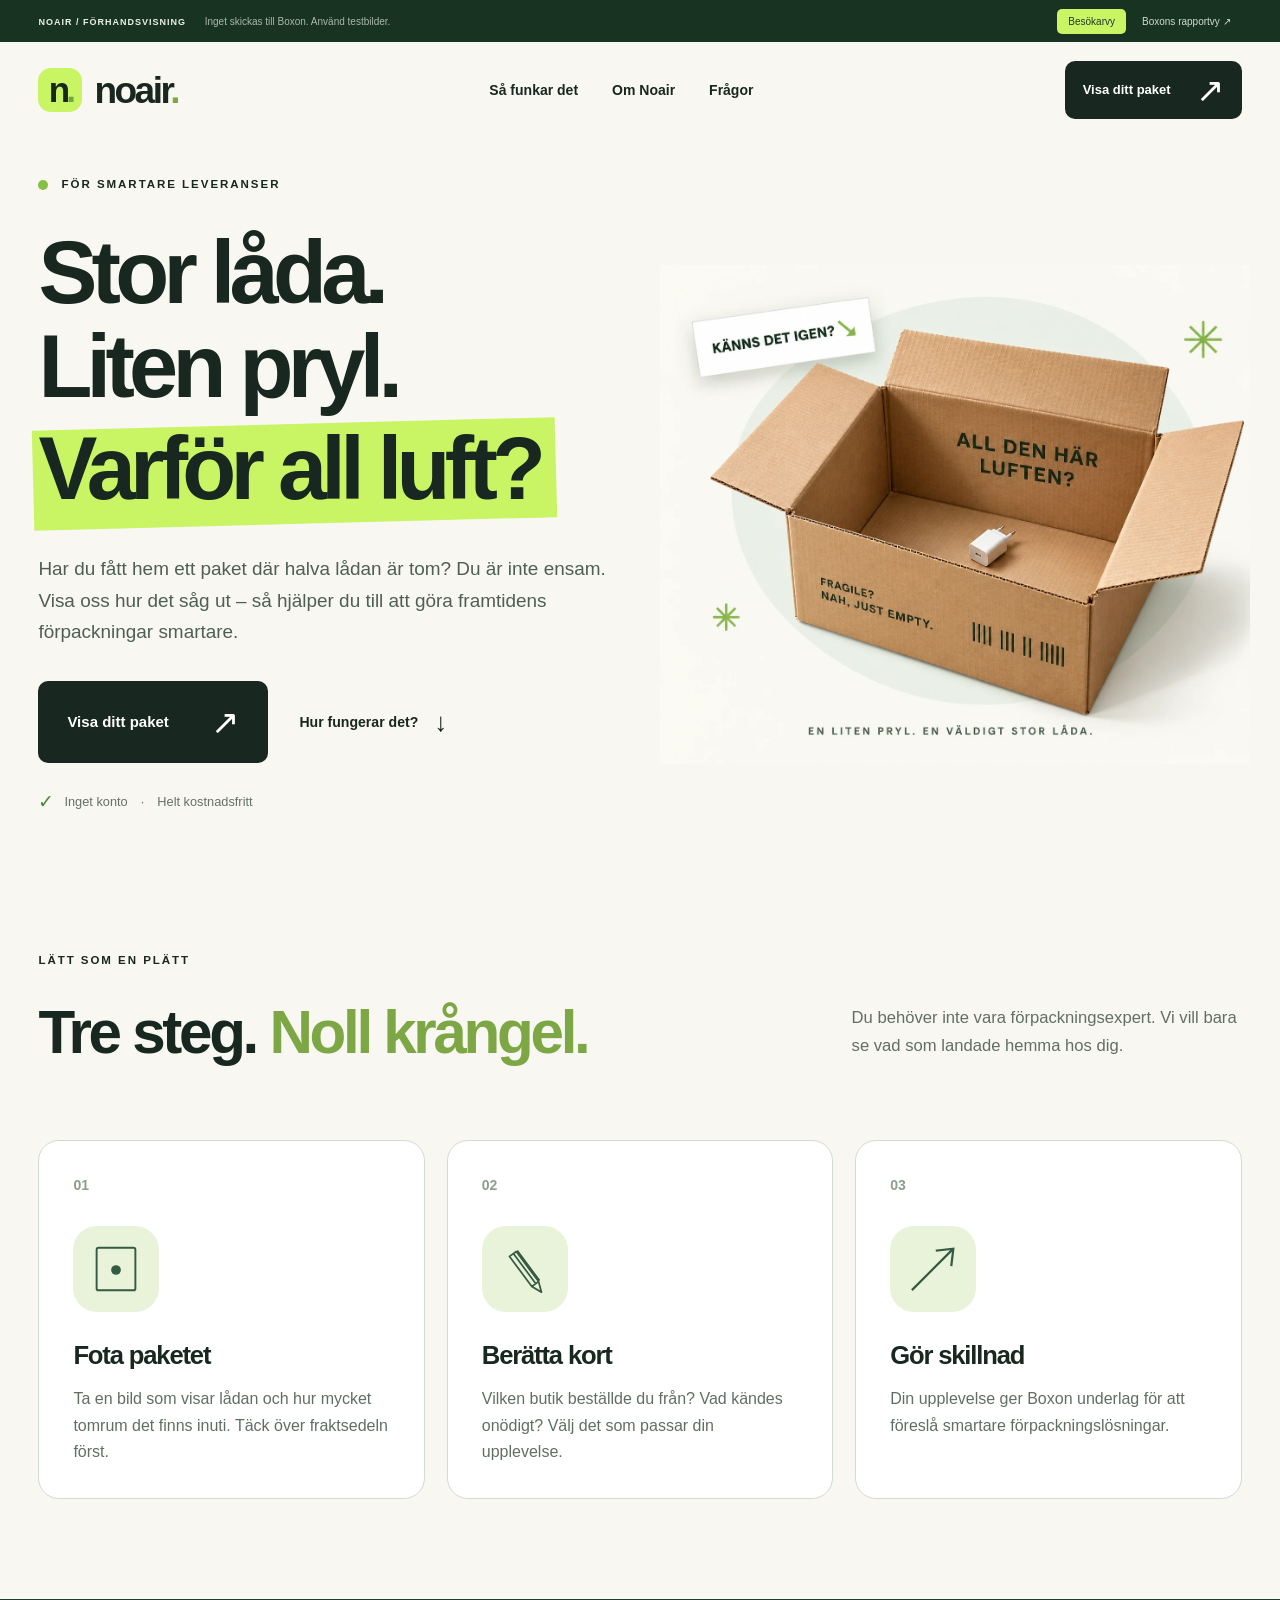
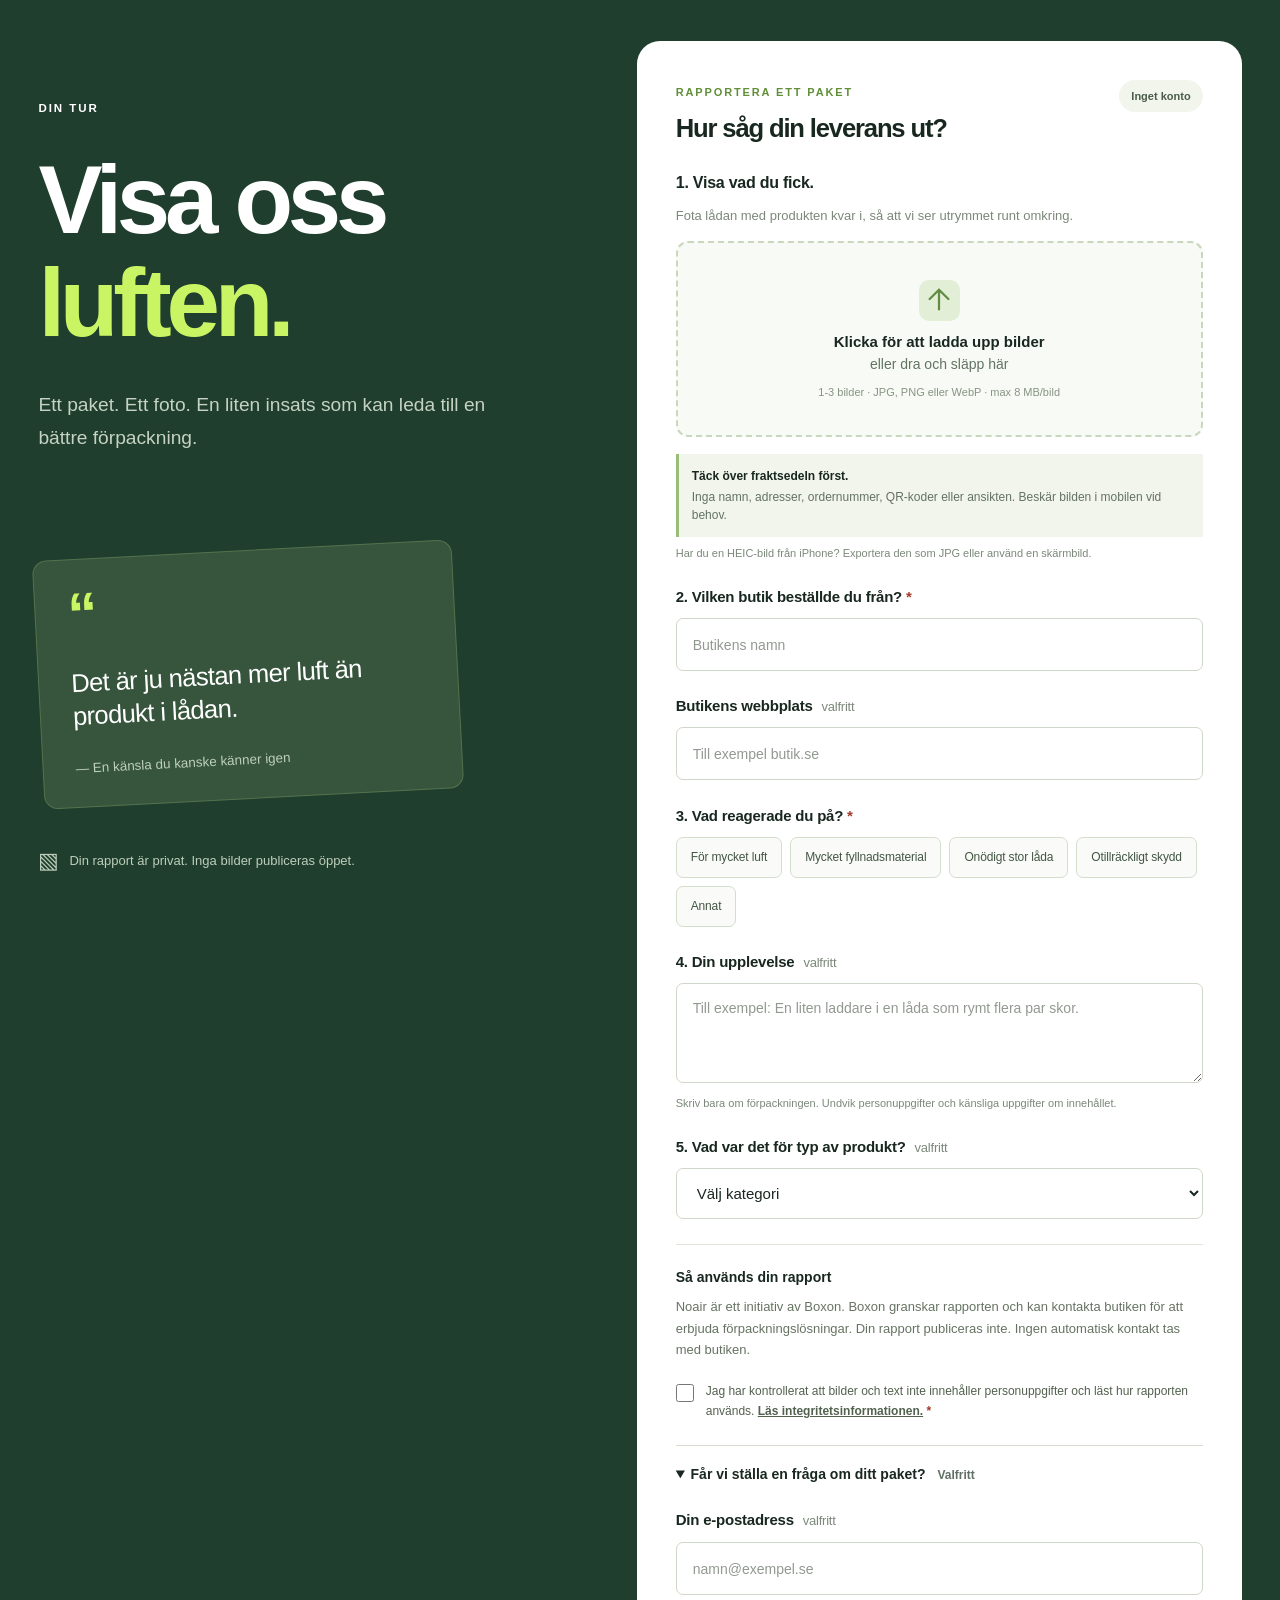
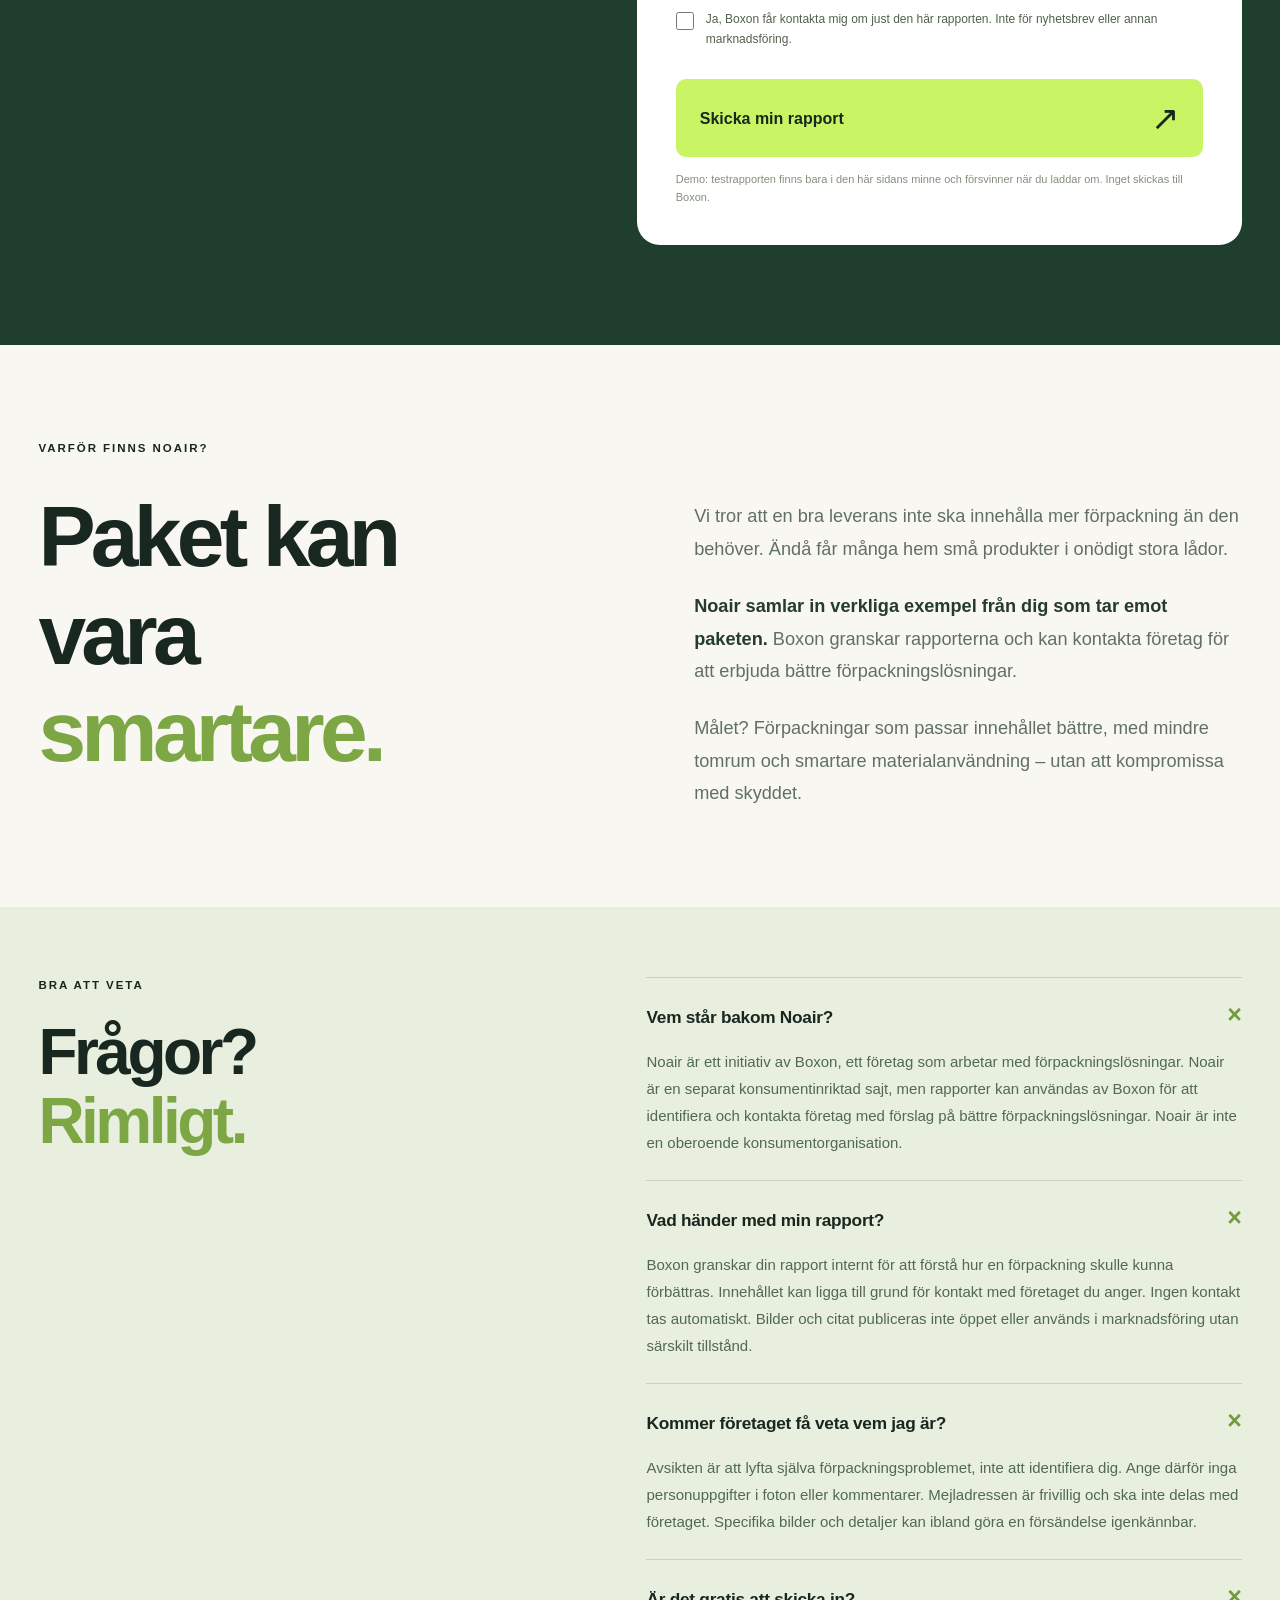
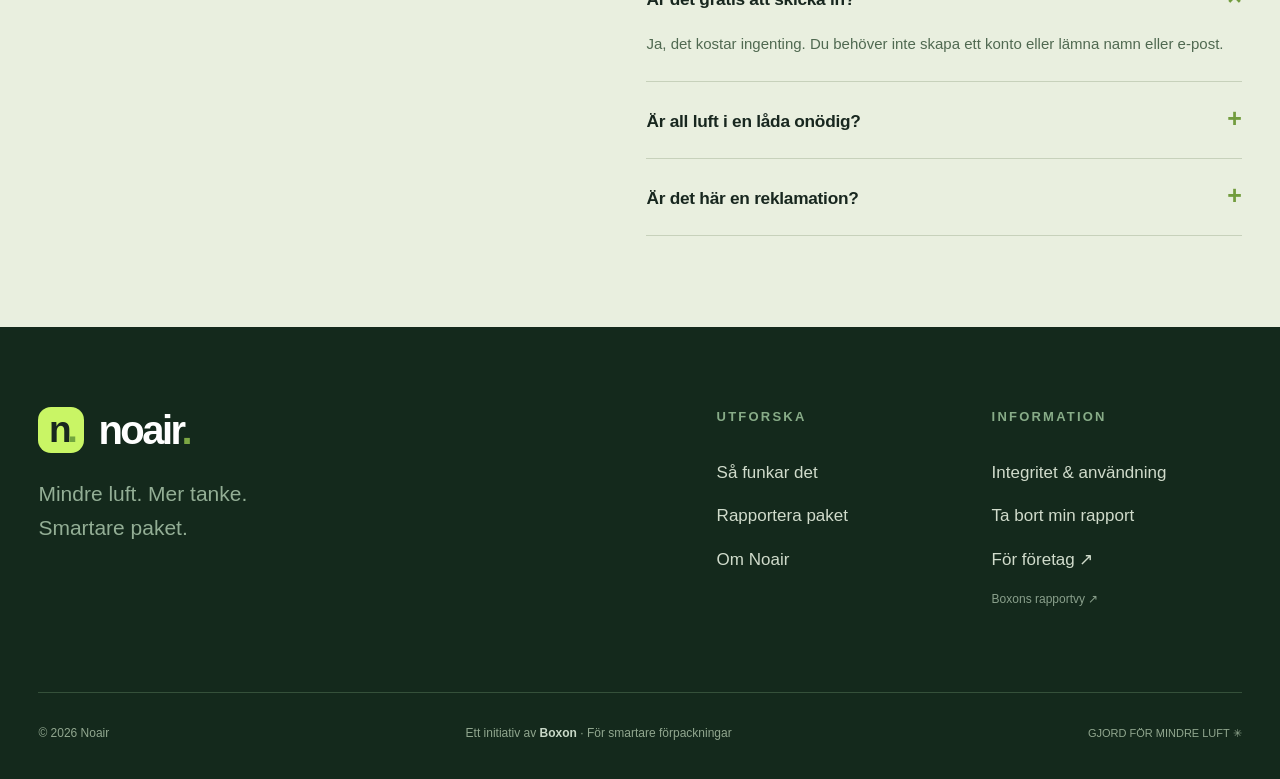
==== commit b7d54b99: "Replace illustrated hero box with realistic cardboard box" ====
--- a/noair-forhandsvisning.html
+++ b/noair-forhandsvisning.html
@@ -360,7 +360,7 @@
 <div class="na-hero-actions"><button class="button dark" data-open-report="" type="button">Visa ditt paket <span aria-hidden="true">↗</span></button><a class="text-link" href="#sa-funkar-det">Hur fungerar det? <span aria-hidden="true">↓</span></a></div>
 <p class="na-reassurance"><span aria-hidden="true">✓</span> Inget konto <span aria-hidden="true" class="na-dot">·</span> Helt kostnadsfritt</p>
 </div>
-<figure class="na-hero-art"><img alt="En stor öppen kartong med en liten produkt inuti och texten: All den här luften? Illustration, inte en kundrapport." fetchpriority="high" height="834" src="[data-uri]" width="985"/></figure>
+<figure class="na-hero-art"><img alt="En stor öppen kartong med en liten produkt inuti och texten: All den här luften? Illustration, inte en kundrapport." fetchpriority="high" height="834" src="[data-uri]" width="985"/></figure>
 </section>
 <section aria-labelledby="steps-title" class="na-steps na-container" id="sa-funkar-det">
 <div class="na-section-intro"><div><p class="eyebrow">LÄTT SOM EN PLÄTT</p><h2 id="steps-title">Tre steg. <span>Noll krångel.</span></h2></div><p>Du behöver inte vara förpackningsexpert. Vi vill bara se vad som landade hemma hos dig.</p></div>
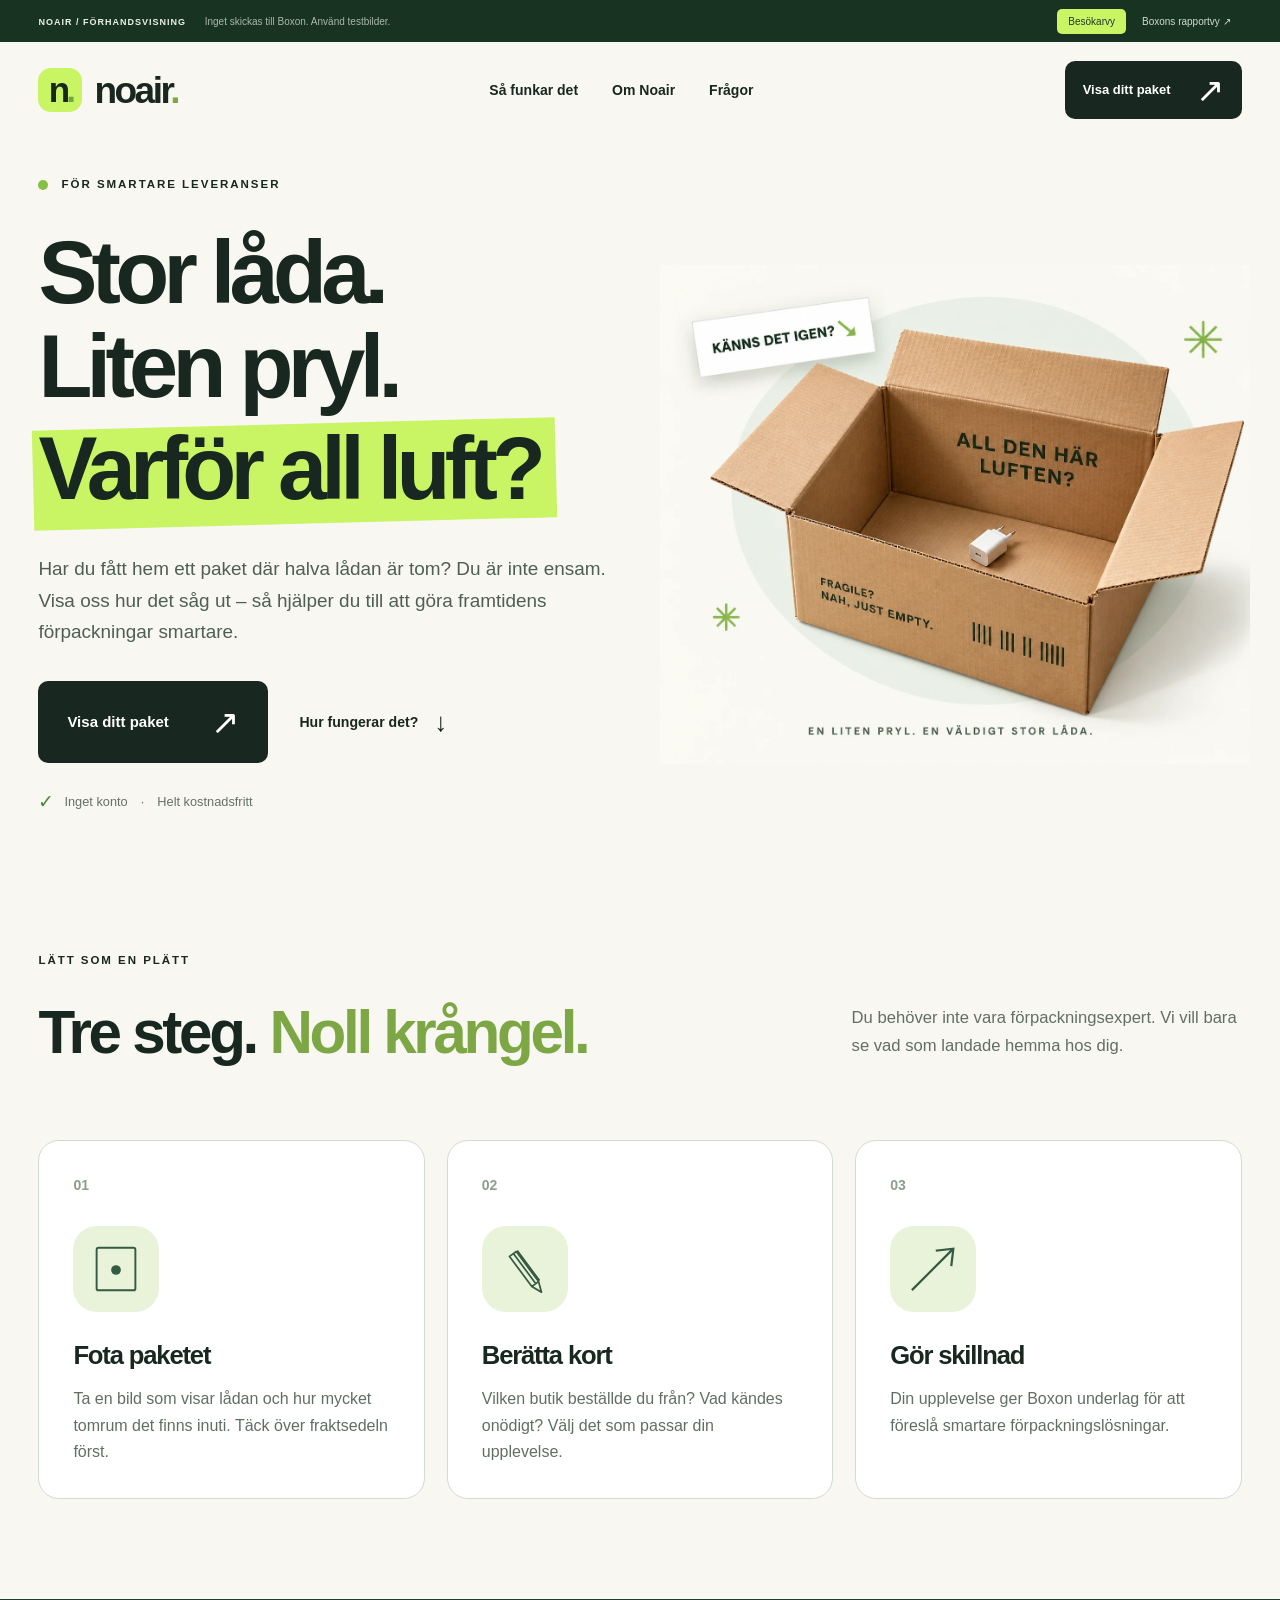
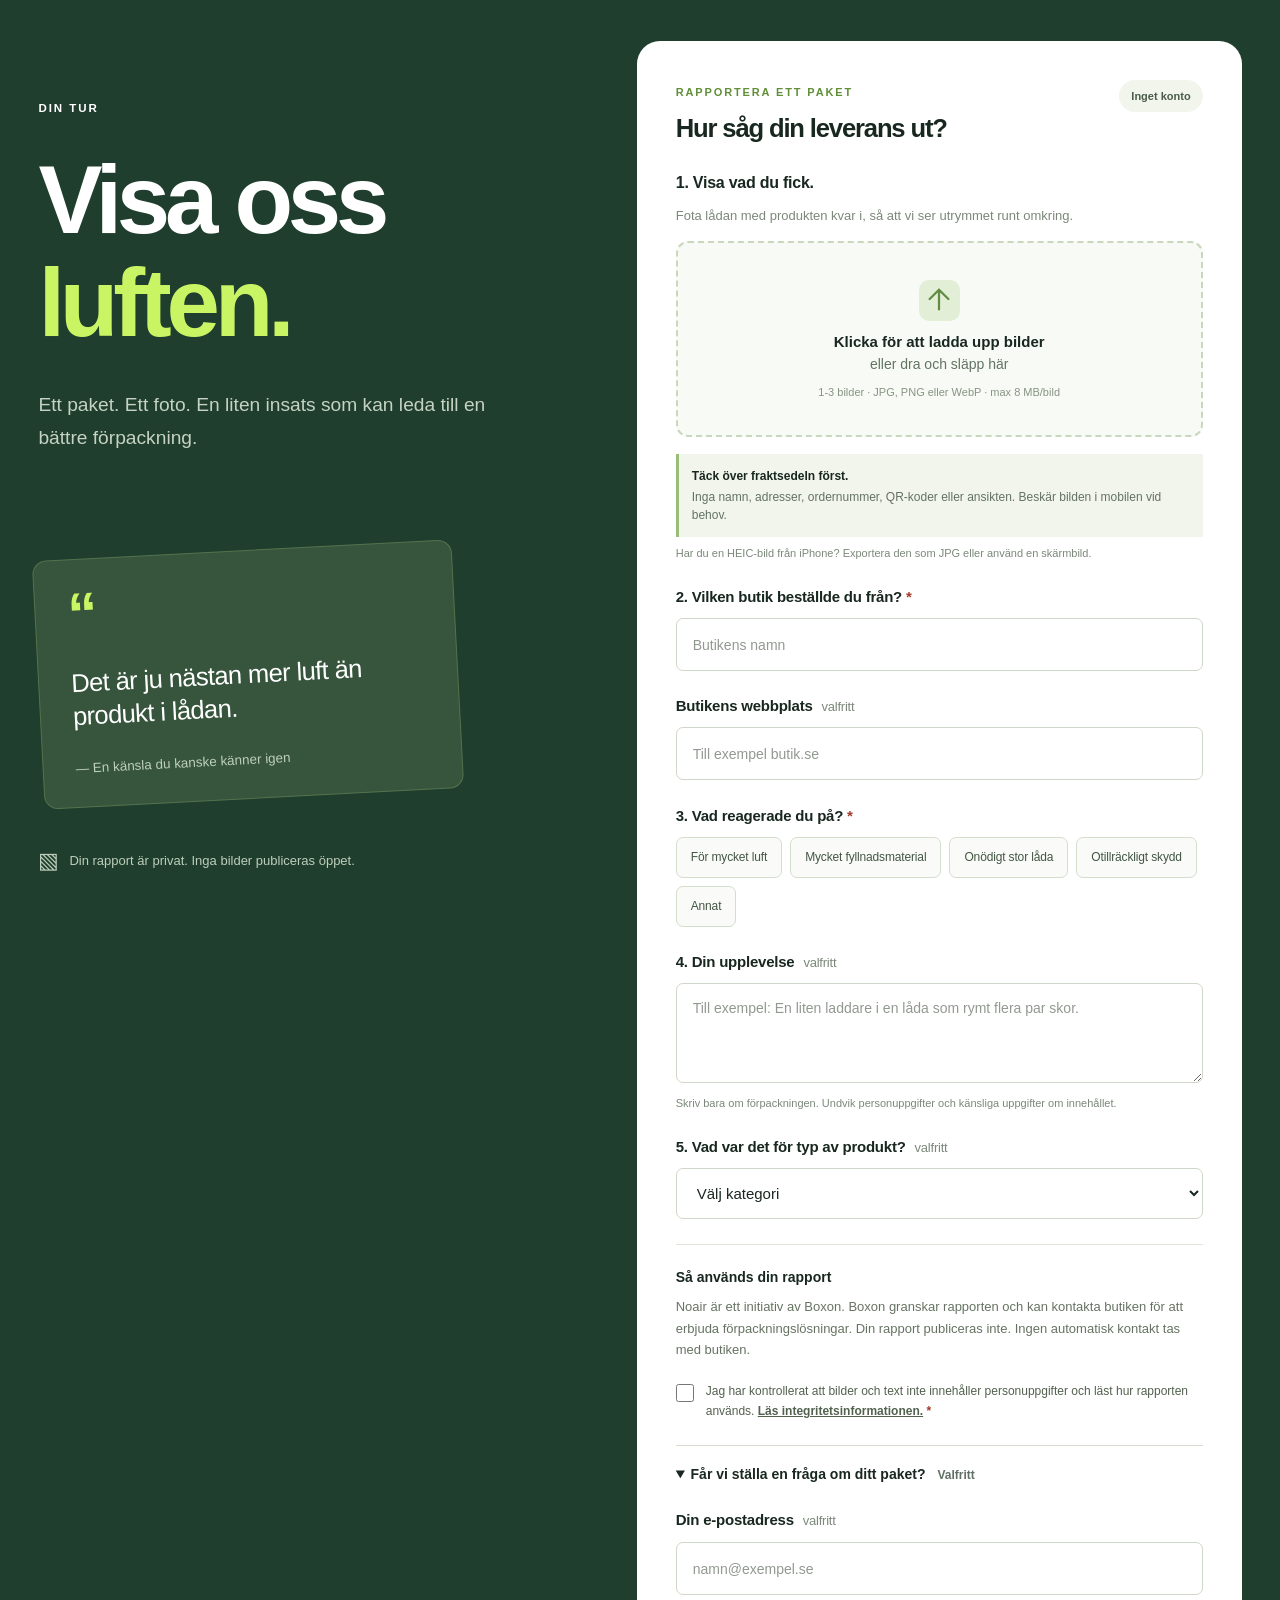
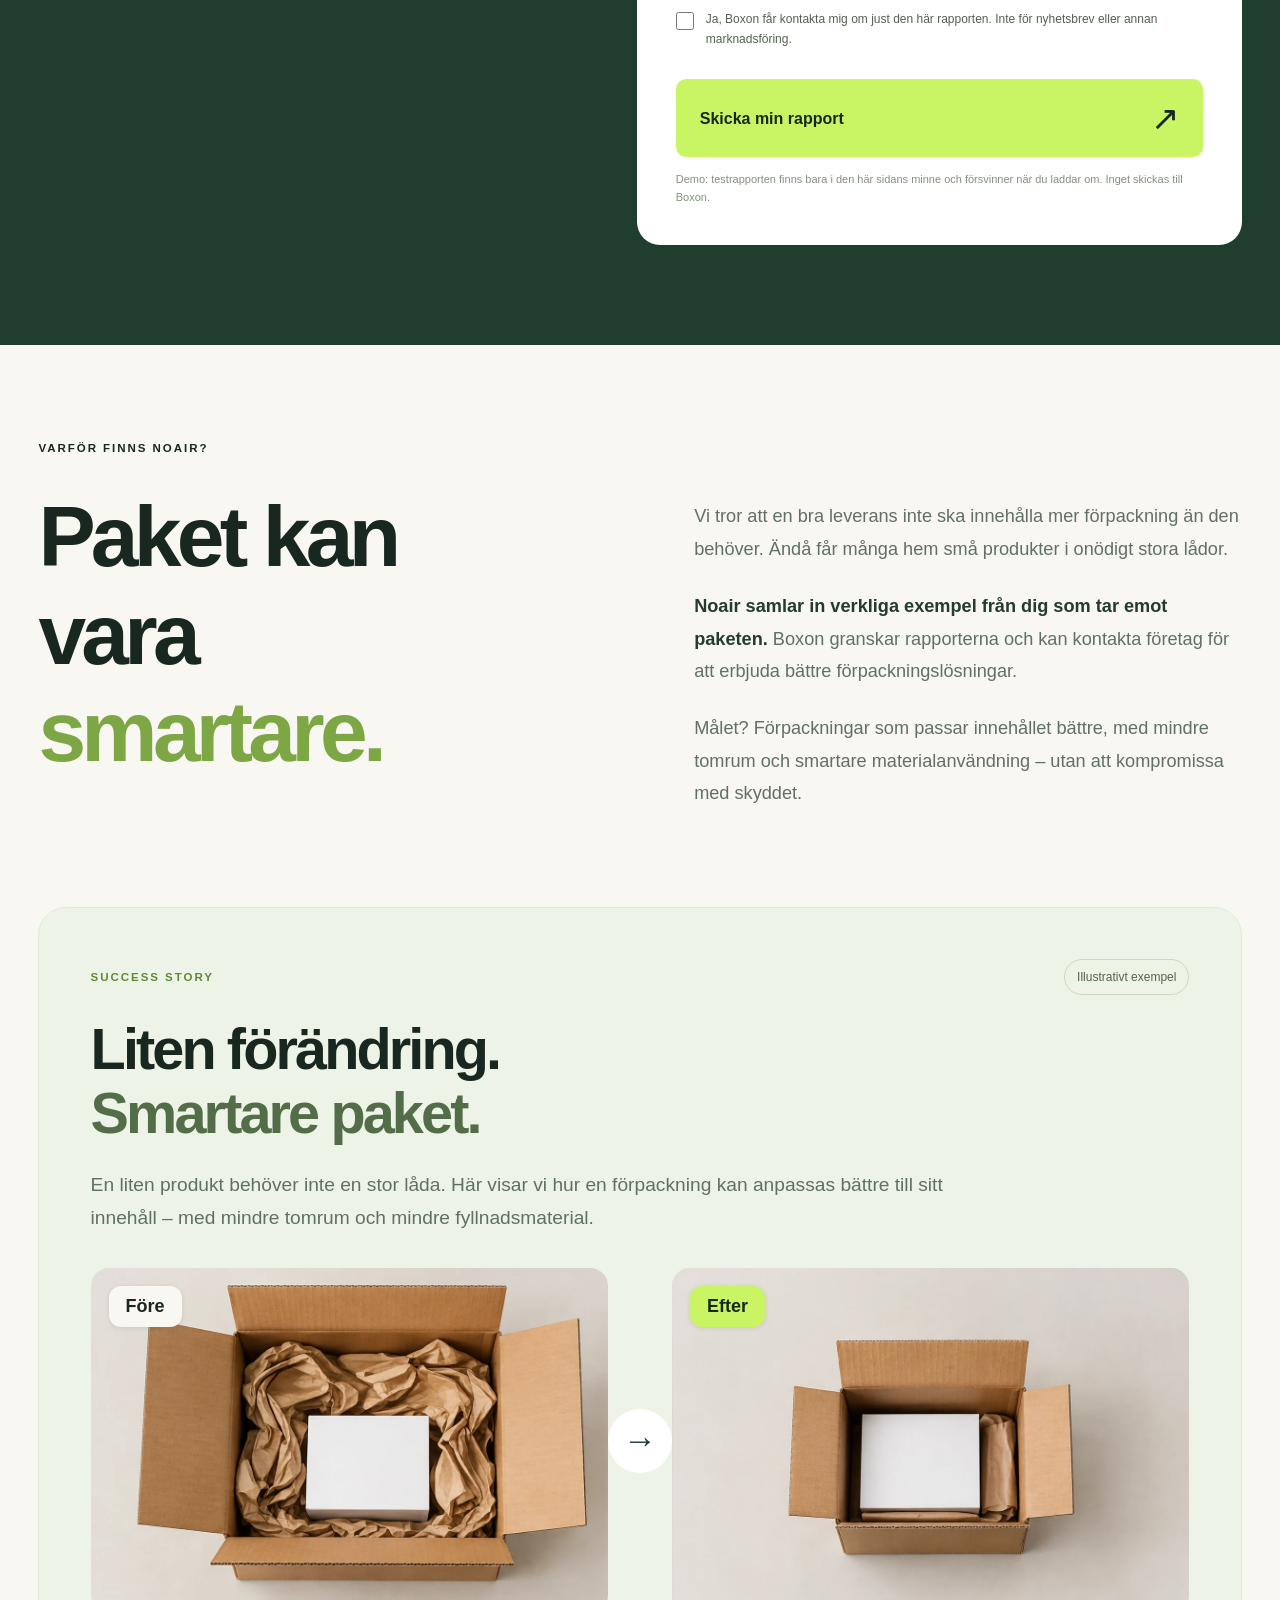
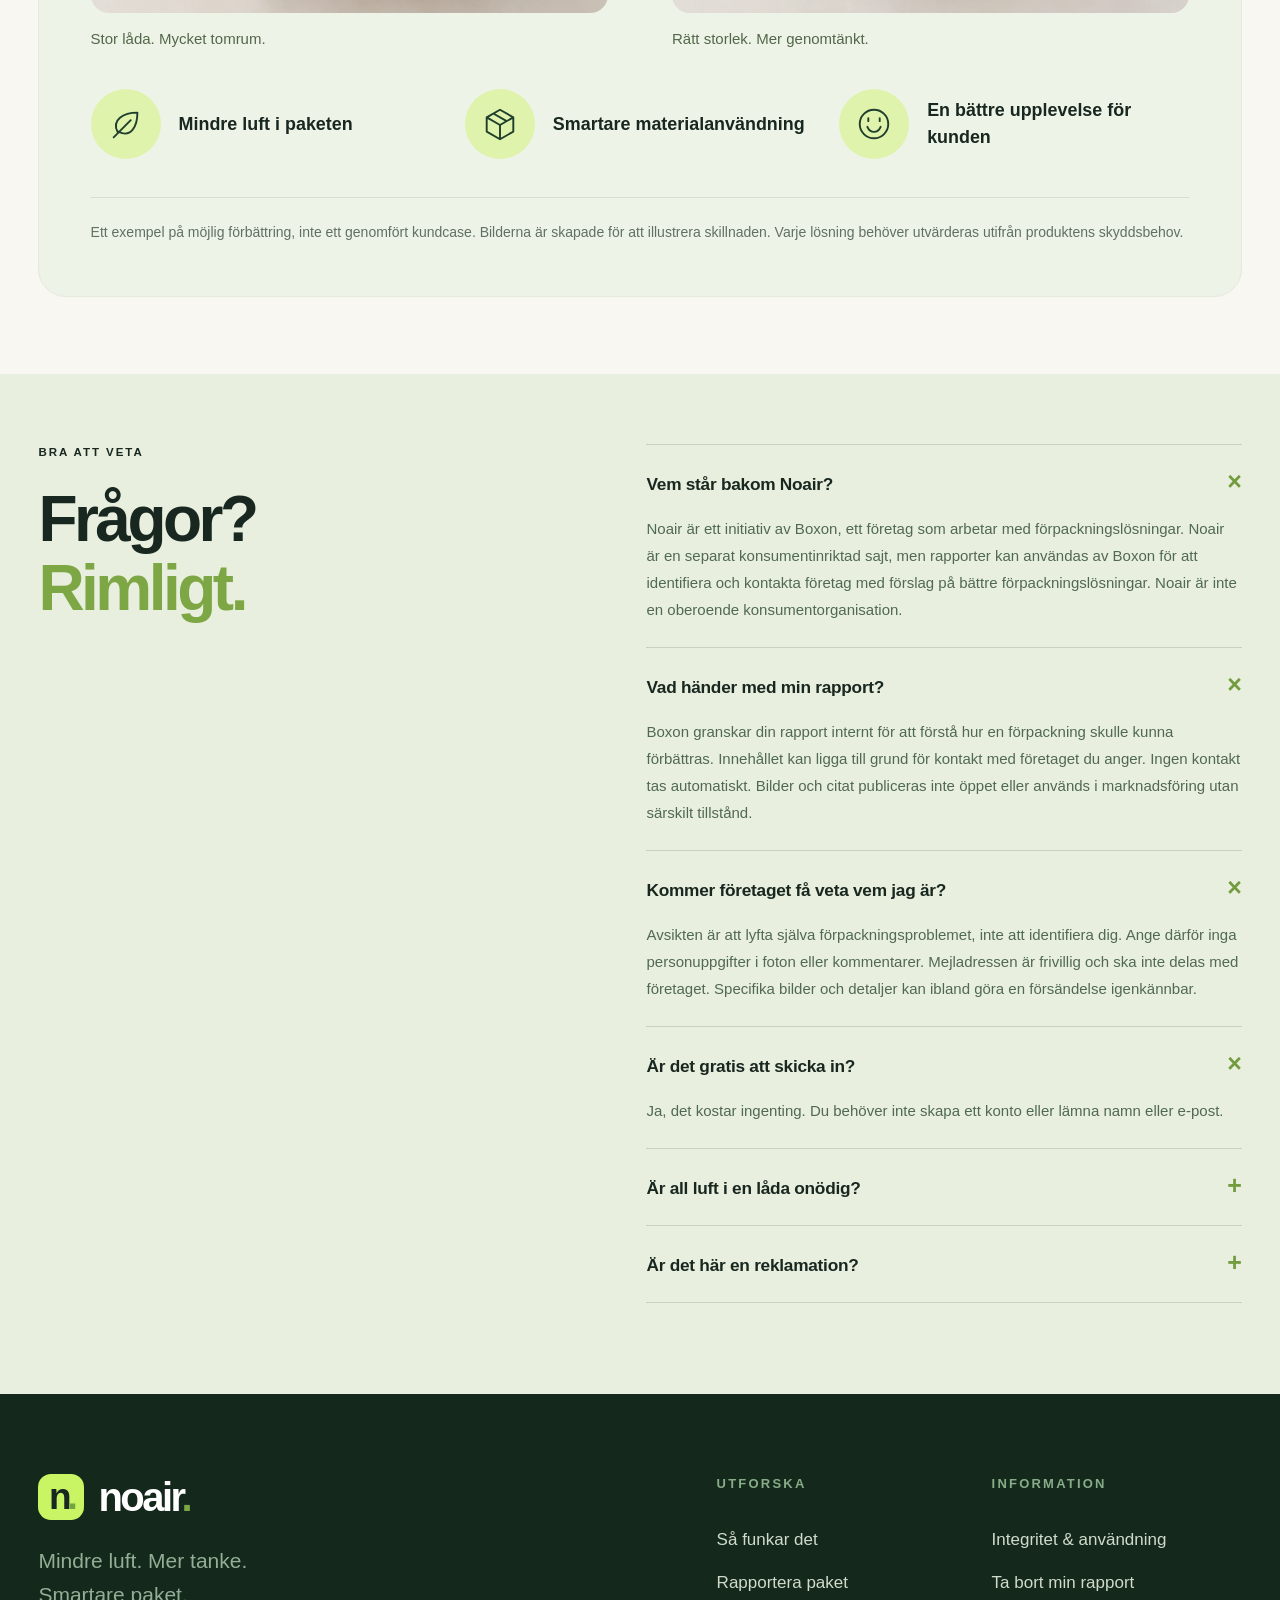
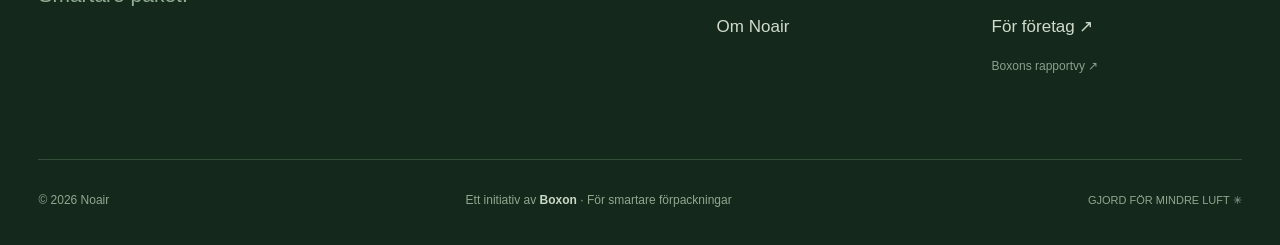
==== commit 9c5768b9: "Add illustrative before-and-after packaging story section" ====
--- a/noair-forhandsvisning.html
+++ b/noair-forhandsvisning.html
@@ -339,6 +339,50 @@
 .na-report-card label[for="comment"]::before { content:"4. "; }
 .na-report-card label[for="category"]::before { content:"5. "; }
 
+/* Illustrative packaging comparison, between about and FAQ. */
+.na-case { padding-bottom:clamp(52px,6vw,96px); }
+.na-case-card { padding:clamp(24px,4vw,64px); background:#eef3e7; border:1px solid #e3eadb; border-radius:28px; }
+.na-case-top { display:flex; justify-content:space-between; align-items:center; gap:18px; flex-wrap:wrap; margin-bottom:23px; }
+.na-case-top .eyebrow { color:#618834; margin:0; }
+.na-case-badge { padding:8px 12px; border:1px solid #cbd9bd; border-radius:24px; font-size:12px; line-height:1.5; color:#526749; }
+.na-case h2 { font-size:clamp(36px,4.5vw,68px); letter-spacing:-.05em; line-height:1.1; }
+.na-case h2 span { color:#526d48; }
+.na-case-intro { max-width:900px; margin:24px 0 34px; font-size:clamp(16px,1.5vw,23px); line-height:1.7; color:#607064; }
+.na-case-comparison { display:grid; grid-template-columns:minmax(0,1fr) minmax(0,1fr); gap:clamp(20px,5vw,76px); position:relative; }
+.na-case-comparison figure { margin:0; min-width:0; }
+.na-case-photo { position:relative; overflow:hidden; border-radius:18px; background:#e5e3dc; aspect-ratio:3 / 2; }
+.na-case-photo img { display:block; width:200%; max-width:none; height:100%; object-fit:cover; }
+.na-case-photo-after img { transform:translateX(-50%); }
+.na-case-label { position:absolute; left:18px; top:18px; padding:10px 17px; border-radius:12px; background:var(--paper); color:var(--ink); font-size:18px; font-weight:700; box-shadow:0 1px 5px #18271f1a; }
+.na-case-photo-after .na-case-label { background:var(--lime); }
+.na-case-comparison figcaption { margin-top:14px; font-size:15px; color:#526749; line-height:1.6; }
+.na-case-arrow { position:absolute; left:50%; top:calc((100% - 38px) / 2); transform:translate(-50%,-50%); display:grid; place-items:center; background:white; border-radius:50%; width:64px; height:64px; color:var(--forest); font-size:34px; }
+.na-case-benefits { list-style:none; padding:0; margin:38px 0; display:grid; grid-template-columns:repeat(3,minmax(0,1fr)); gap:24px; }
+.na-case-benefits li { display:flex; align-items:center; gap:18px; min-width:0; font-size:clamp(15px,1.4vw,22px); font-weight:600; line-height:1.5; }
+.na-case-icon { display:grid; place-items:center; flex-shrink:0; width:70px; height:70px; border-radius:50%; background:#dff3ac; color:var(--forest); }
+.na-case-icon svg { width:38px; height:38px; }
+.na-case-note { border-top:1px solid #d5dfca; padding-top:23px; margin:0; color:#607064; font-size:14px; line-height:1.7; }
+@media (max-width:1000px) {
+ .na-case-benefits { gap:20px; }
+ .na-case-benefits li { align-items:flex-start; flex-direction:column; gap:12px; font-size:16px; }
+ .na-case-icon { width:56px; height:56px; }
+ .na-case-icon svg { width:32px; height:32px; }
+}
+@media (max-width:600px) {
+ .na-case-card { padding:24px 18px; border-radius:20px; }
+ .na-case-top { gap:10px; margin-bottom:24px; }
+ .na-case h2 { font-size:36px; }
+ .na-case-intro { margin:20px 0 26px; font-size:16px; }
+ .na-case-comparison { grid-template-columns:1fr; gap:42px; }
+ .na-case-photo { border-radius:12px; }
+ .na-case-label { left:12px; top:12px; padding:8px 13px; font-size:16px; }
+ .na-case-arrow { top:50%; width:42px; height:42px; font-size:27px; transform:translate(-50%,-50%) rotate(90deg); }
+ .na-case-comparison figcaption { font-size:13px; margin-top:8px; }
+ .na-case-benefits { grid-template-columns:1fr; margin:28px 0; gap:18px; }
+ .na-case-benefits li { flex-direction:row; align-items:center; gap:16px; }
+ .na-case-note { font-size:12px; padding-top:20px; }
+}
+
 </style></head>
 <body data-demo="true" data-page="public">
 <a class="skip-link" href="#main">Hoppa till innehållet</a>
@@ -387,6 +431,24 @@
 <section aria-labelledby="about-title" class="na-about na-container" id="om-noair">
 <div><p class="eyebrow">VARFÖR FINNS NOAIR?</p><h2 id="about-title">Paket kan<br/>vara<br/><span>smartare.</span></h2></div>
 <div class="na-about-copy"><p>Vi tror att en bra leverans inte ska innehålla mer förpackning än den behöver. Ändå får många hem små produkter i onödigt stora lådor.</p><p><strong>Noair samlar in verkliga exempel från dig som tar emot paketen.</strong> Boxon granskar rapporterna och kan kontakta företag för att erbjuda bättre förpackningslösningar.</p><p>Målet? Förpackningar som passar innehållet bättre, med mindre tomrum och smartare materialanvändning – utan att kompromissa med skyddet.</p></div>
+</section>
+<section aria-labelledby="case-title" class="na-case na-container" id="ett-smartare-paket">
+<div class="na-case-card">
+<div class="na-case-top"><p class="eyebrow">SUCCESS STORY</p><span class="na-case-badge">Illustrativt exempel</span></div>
+<h2 id="case-title">Liten förändring.<br/><span>Smartare paket.</span></h2>
+<p class="na-case-intro">En liten produkt behöver inte en stor låda. Här visar vi hur en förpackning kan anpassas bättre till sitt innehåll – med mindre tomrum och mindre fyllnadsmaterial.</p>
+<div class="na-case-comparison">
+<figure><div class="na-case-photo"><img alt="Före: en liten vit produktförpackning i en stor kartong med mycket hopknycklat fyllnadspapper. Skapad exempelbild." height="724" loading="lazy" src="[data-uri]" width="2172"/><span class="na-case-label">Före</span></div><figcaption>Stor låda. Mycket tomrum.</figcaption></figure>
+<span aria-hidden="true" class="na-case-arrow">→</span>
+<figure><div class="na-case-photo na-case-photo-after"><img alt="Efter: samma produkt i en mindre kartong, med mindre fyllnadspapper runt innehållet. Skapad exempelbild." height="724" loading="lazy" src="[data-uri]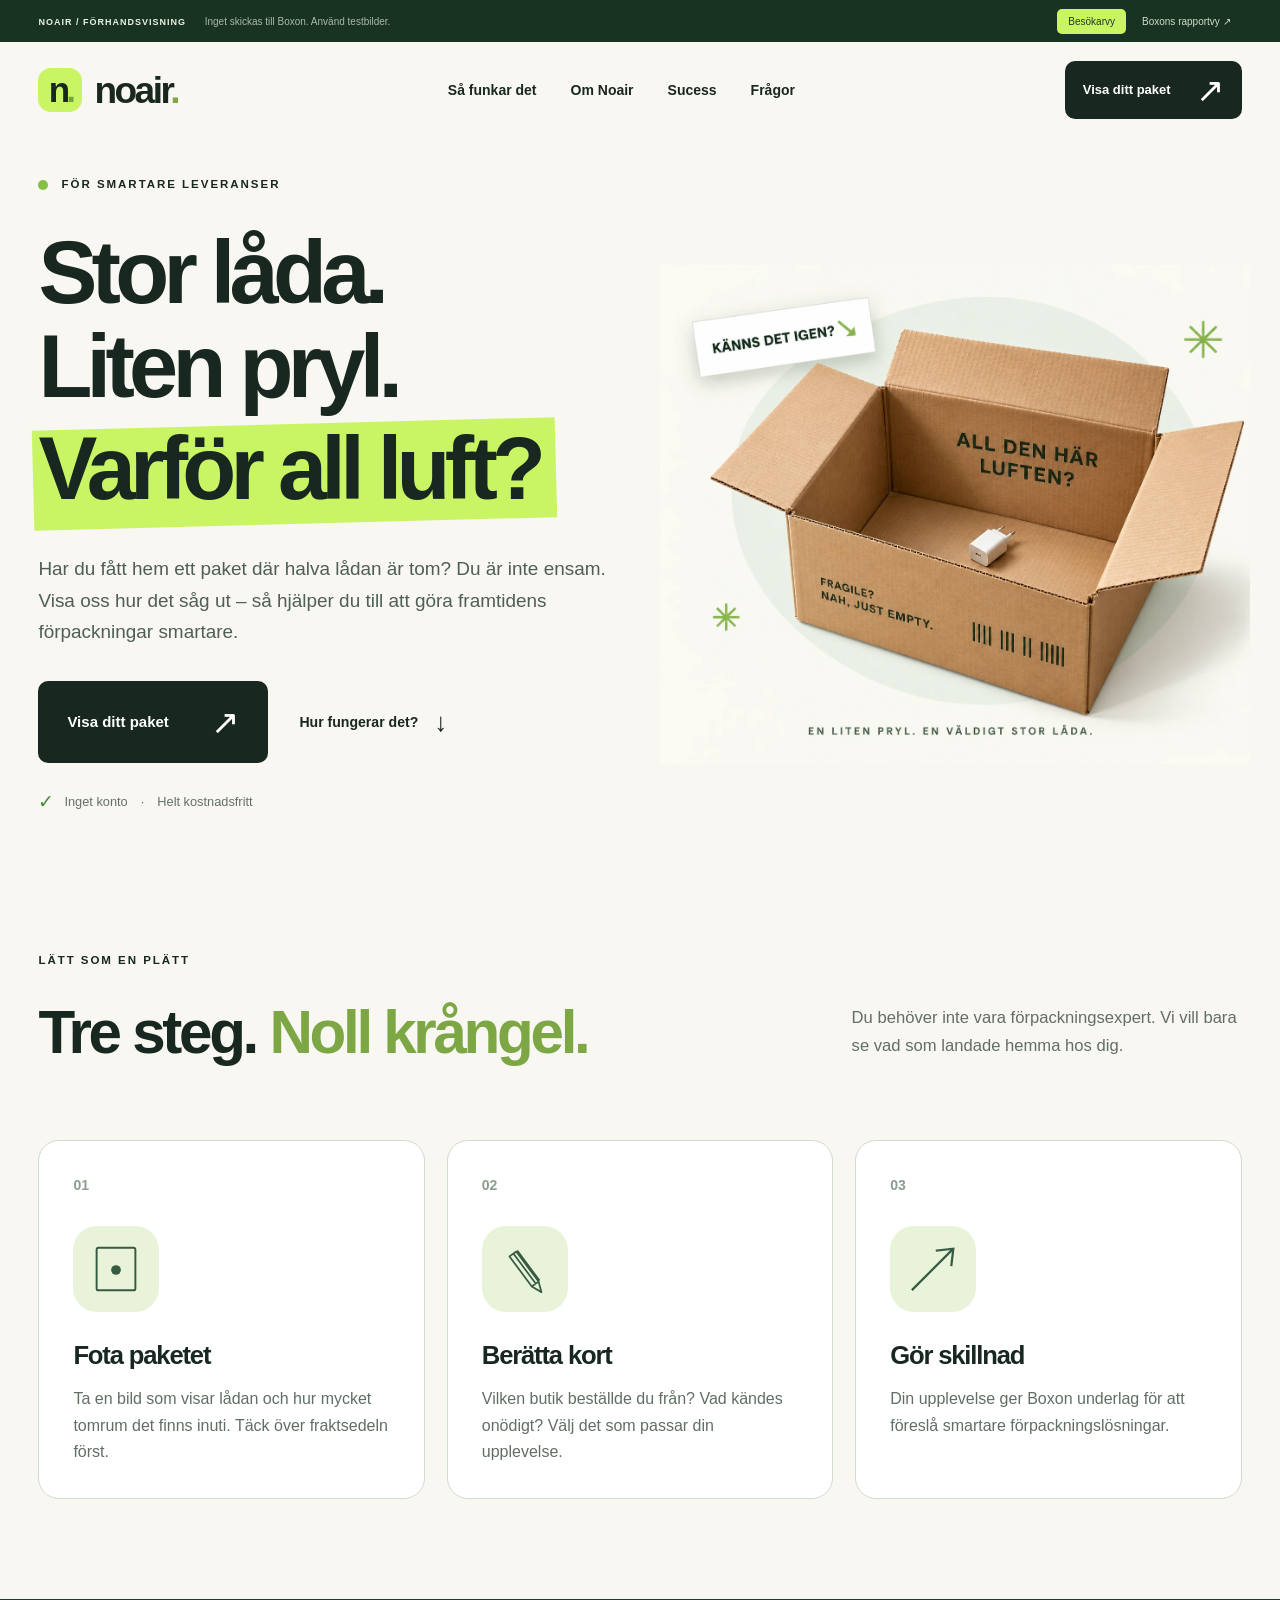
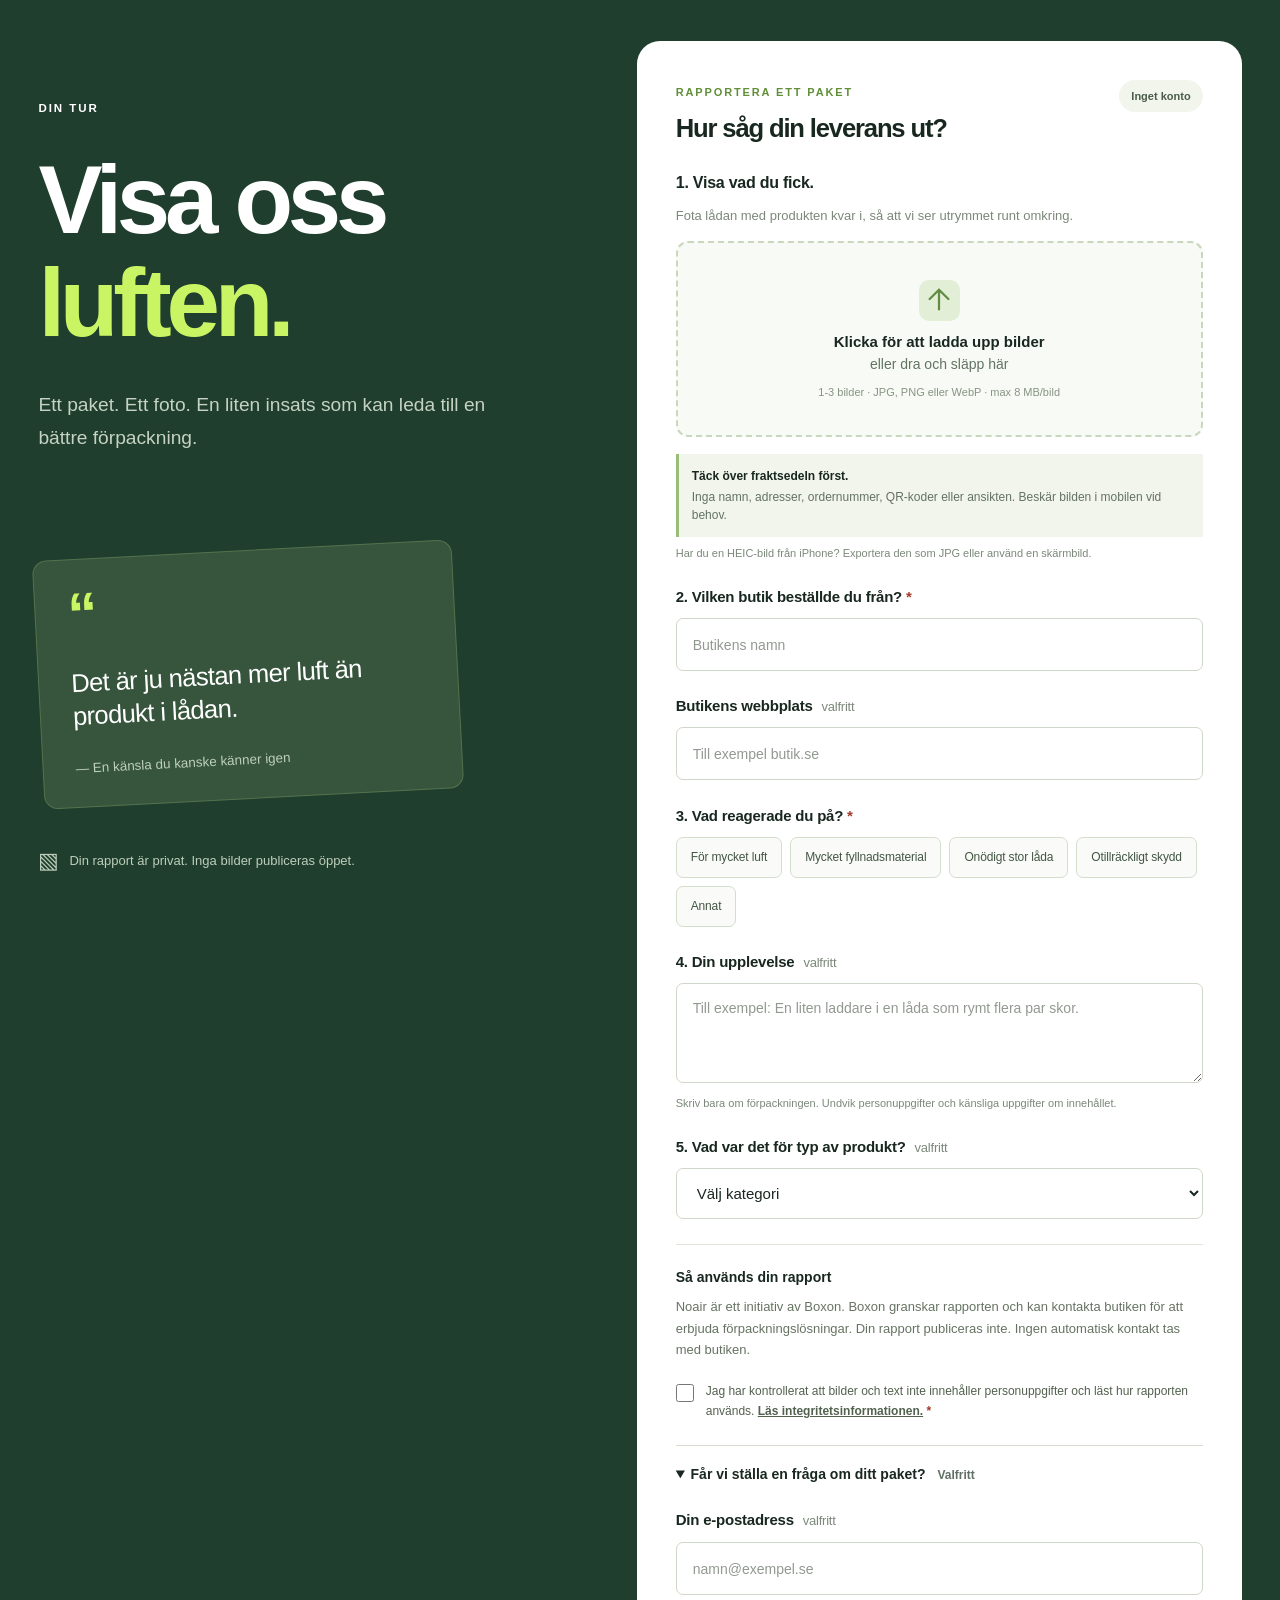
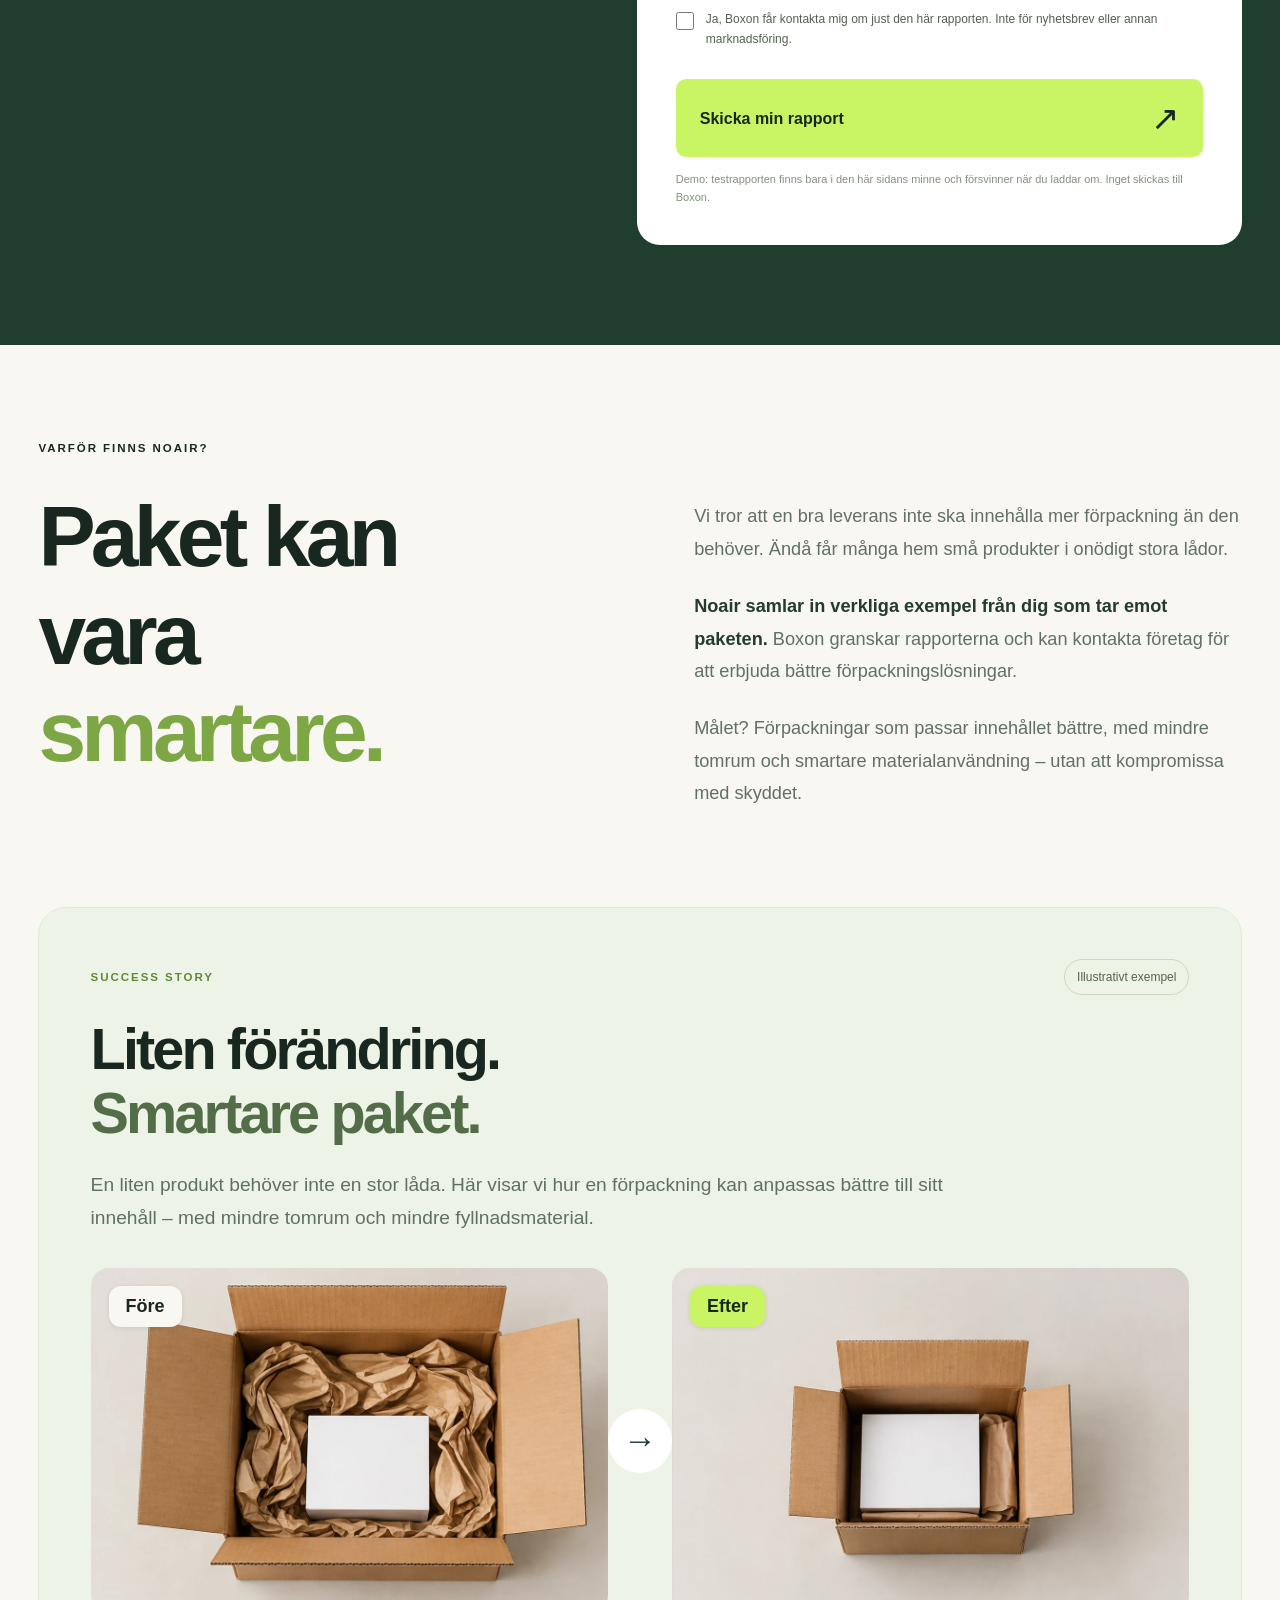
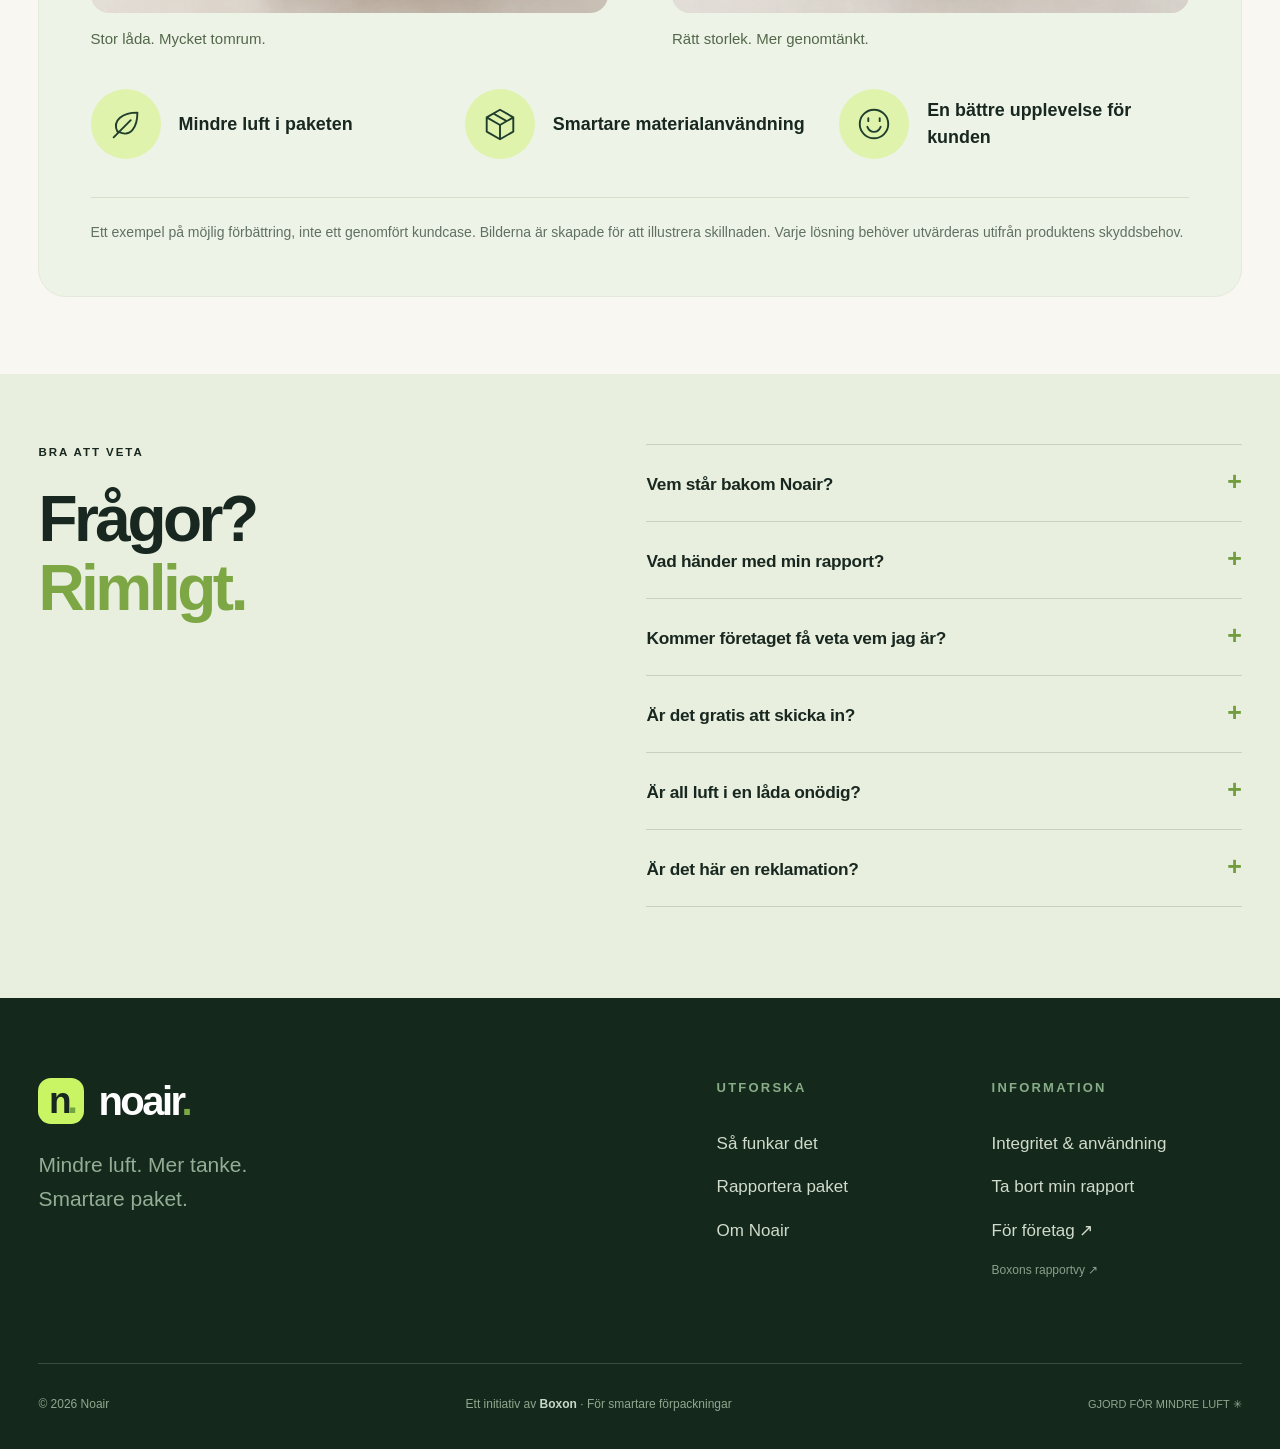
==== commit 5d3689b0: "Link navigation to success story and collapse FAQs by default" ====
--- a/noair-forhandsvisning.html
+++ b/noair-forhandsvisning.html
@@ -392,7 +392,7 @@
 <div class="public-site">
 <header class="na-header na-container">
 <a aria-label="Noair startsida" class="na-logo" href="#"><span aria-hidden="true" class="na-logo-icon">n<span>.</span></span><span class="na-logo-word">noair<span>.</span></span></a>
-<nav aria-label="Huvudnavigation"><a href="#sa-funkar-det">Så funkar det</a><a href="#om-noair">Om Noair</a><a href="#fragor">Frågor</a></nav>
+<nav aria-label="Huvudnavigation"><a href="#sa-funkar-det">Så funkar det</a><a href="#om-noair">Om Noair</a><a href="#ett-smartare-paket">Sucess</a><a href="#fragor">Frågor</a></nav>
 <button class="button dark small na-nav-cta" data-open-report="" type="button">Visa ditt paket <span aria-hidden="true">↗</span></button>
 </header>
 <main id="main">
@@ -451,10 +451,10 @@
 </div>
 </section>
 <section aria-labelledby="faq-title" class="na-faq" id="fragor"><div class="na-container na-faq-grid"><div><p class="eyebrow">BRA ATT VETA</p><h2 id="faq-title">Frågor?<br/><span>Rimligt.</span></h2></div><div class="na-faq-items">
-<details open=""><summary>Vem står bakom Noair?</summary><p>Noair är ett initiativ av Boxon, ett företag som arbetar med förpackningslösningar. Noair är en separat konsumentinriktad sajt, men rapporter kan användas av Boxon för att identifiera och kontakta företag med förslag på bättre förpackningslösningar. Noair är inte en oberoende konsumentorganisation.</p></details>
-<details open=""><summary>Vad händer med min rapport?</summary><p>Boxon granskar din rapport internt för att förstå hur en förpackning skulle kunna förbättras. Innehållet kan ligga till grund för kontakt med företaget du anger. Ingen kontakt tas automatiskt. Bilder och citat publiceras inte öppet eller används i marknadsföring utan särskilt tillstånd.</p></details>
-<details open=""><summary>Kommer företaget få veta vem jag är?</summary><p>Avsikten är att lyfta själva förpackningsproblemet, inte att identifiera dig. Ange därför inga personuppgifter i foton eller kommentarer. Mejladressen är frivillig och ska inte delas med företaget. Specifika bilder och detaljer kan ibland göra en försändelse igenkännbar.</p></details>
-<details open=""><summary>Är det gratis att skicka in?</summary><p>Ja, det kostar ingenting. Du behöver inte skapa ett konto eller lämna namn eller e-post.</p></details>
+<details><summary>Vem står bakom Noair?</summary><p>Noair är ett initiativ av Boxon, ett företag som arbetar med förpackningslösningar. Noair är en separat konsumentinriktad sajt, men rapporter kan användas av Boxon för att identifiera och kontakta företag med förslag på bättre förpackningslösningar. Noair är inte en oberoende konsumentorganisation.</p></details>
+<details><summary>Vad händer med min rapport?</summary><p>Boxon granskar din rapport internt för att förstå hur en förpackning skulle kunna förbättras. Innehållet kan ligga till grund för kontakt med företaget du anger. Ingen kontakt tas automatiskt. Bilder och citat publiceras inte öppet eller används i marknadsföring utan särskilt tillstånd.</p></details>
+<details><summary>Kommer företaget få veta vem jag är?</summary><p>Avsikten är att lyfta själva förpackningsproblemet, inte att identifiera dig. Ange därför inga personuppgifter i foton eller kommentarer. Mejladressen är frivillig och ska inte delas med företaget. Specifika bilder och detaljer kan ibland göra en försändelse igenkännbar.</p></details>
+<details><summary>Är det gratis att skicka in?</summary><p>Ja, det kostar ingenting. Du behöver inte skapa ett konto eller lämna namn eller e-post.</p></details>
 <details><summary>Är all luft i en låda onödig?</summary><p>Nej. Utrymme och stötdämpning kan behövas för att skydda produkten. En bild visar inte alltid hela behovet. Därför är din rapport en utgångspunkt för granskning och dialog, inte ett bevis på felaktig packning.</p></details>
 <details><summary>Är det här en reklamation?</summary><p>Nej. Behöver du hjälp med din beställning eller en skadad vara ska du kontakta butiken direkt. Noair hanterar inte ersättning, returer eller kundtjänstärenden.</p></details>
 </div></div></section>
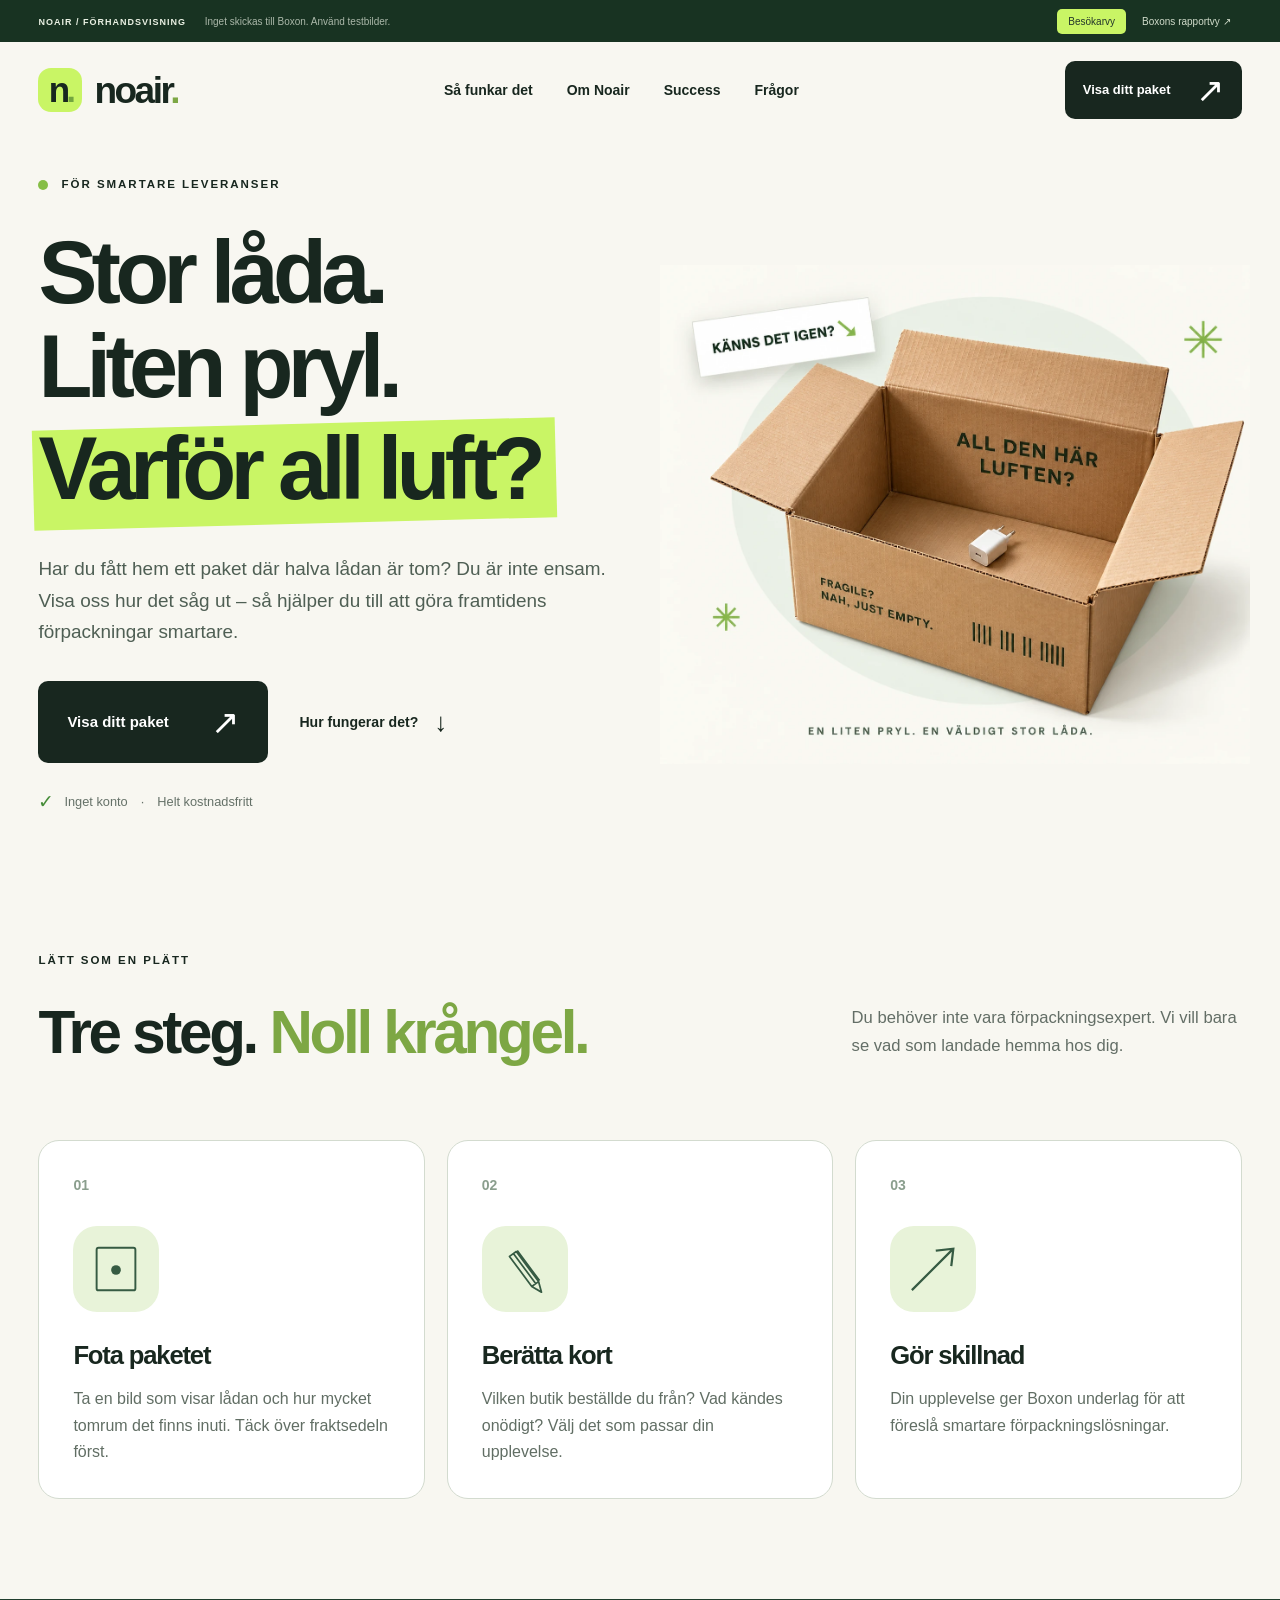
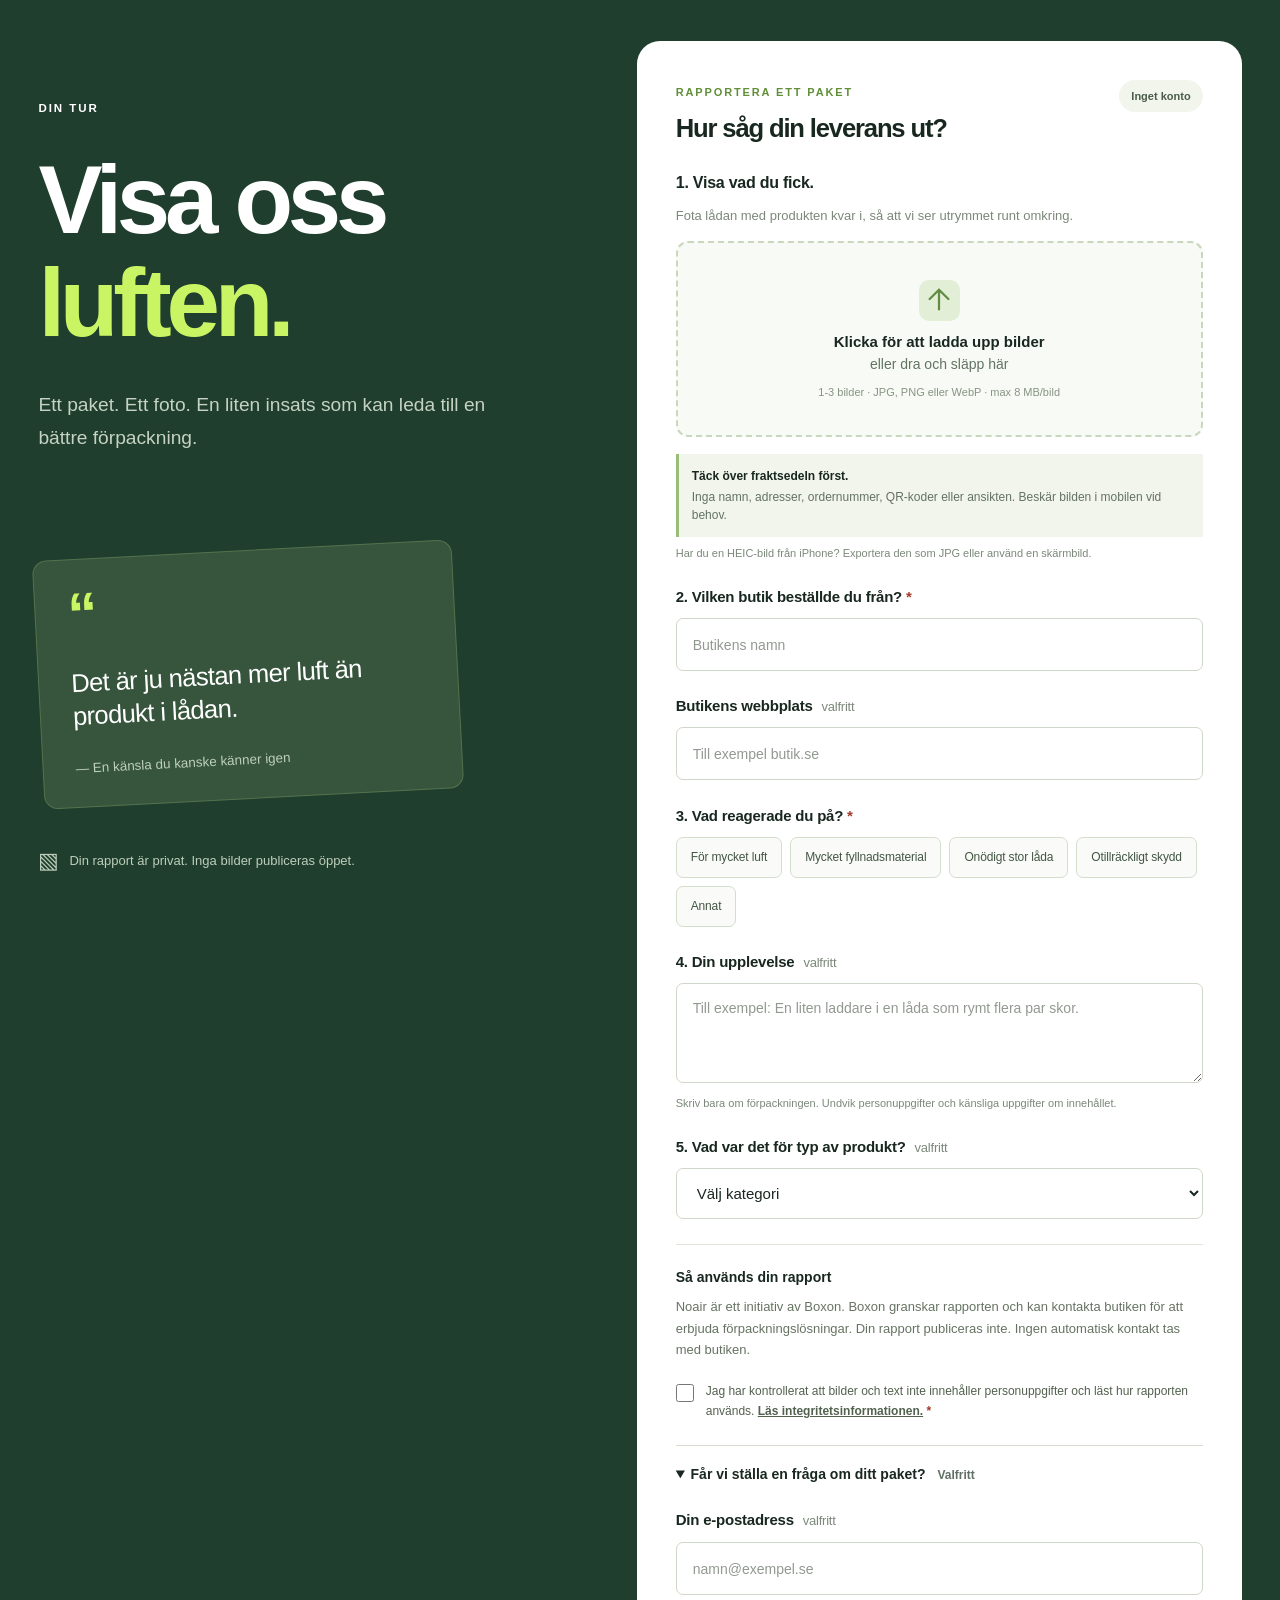
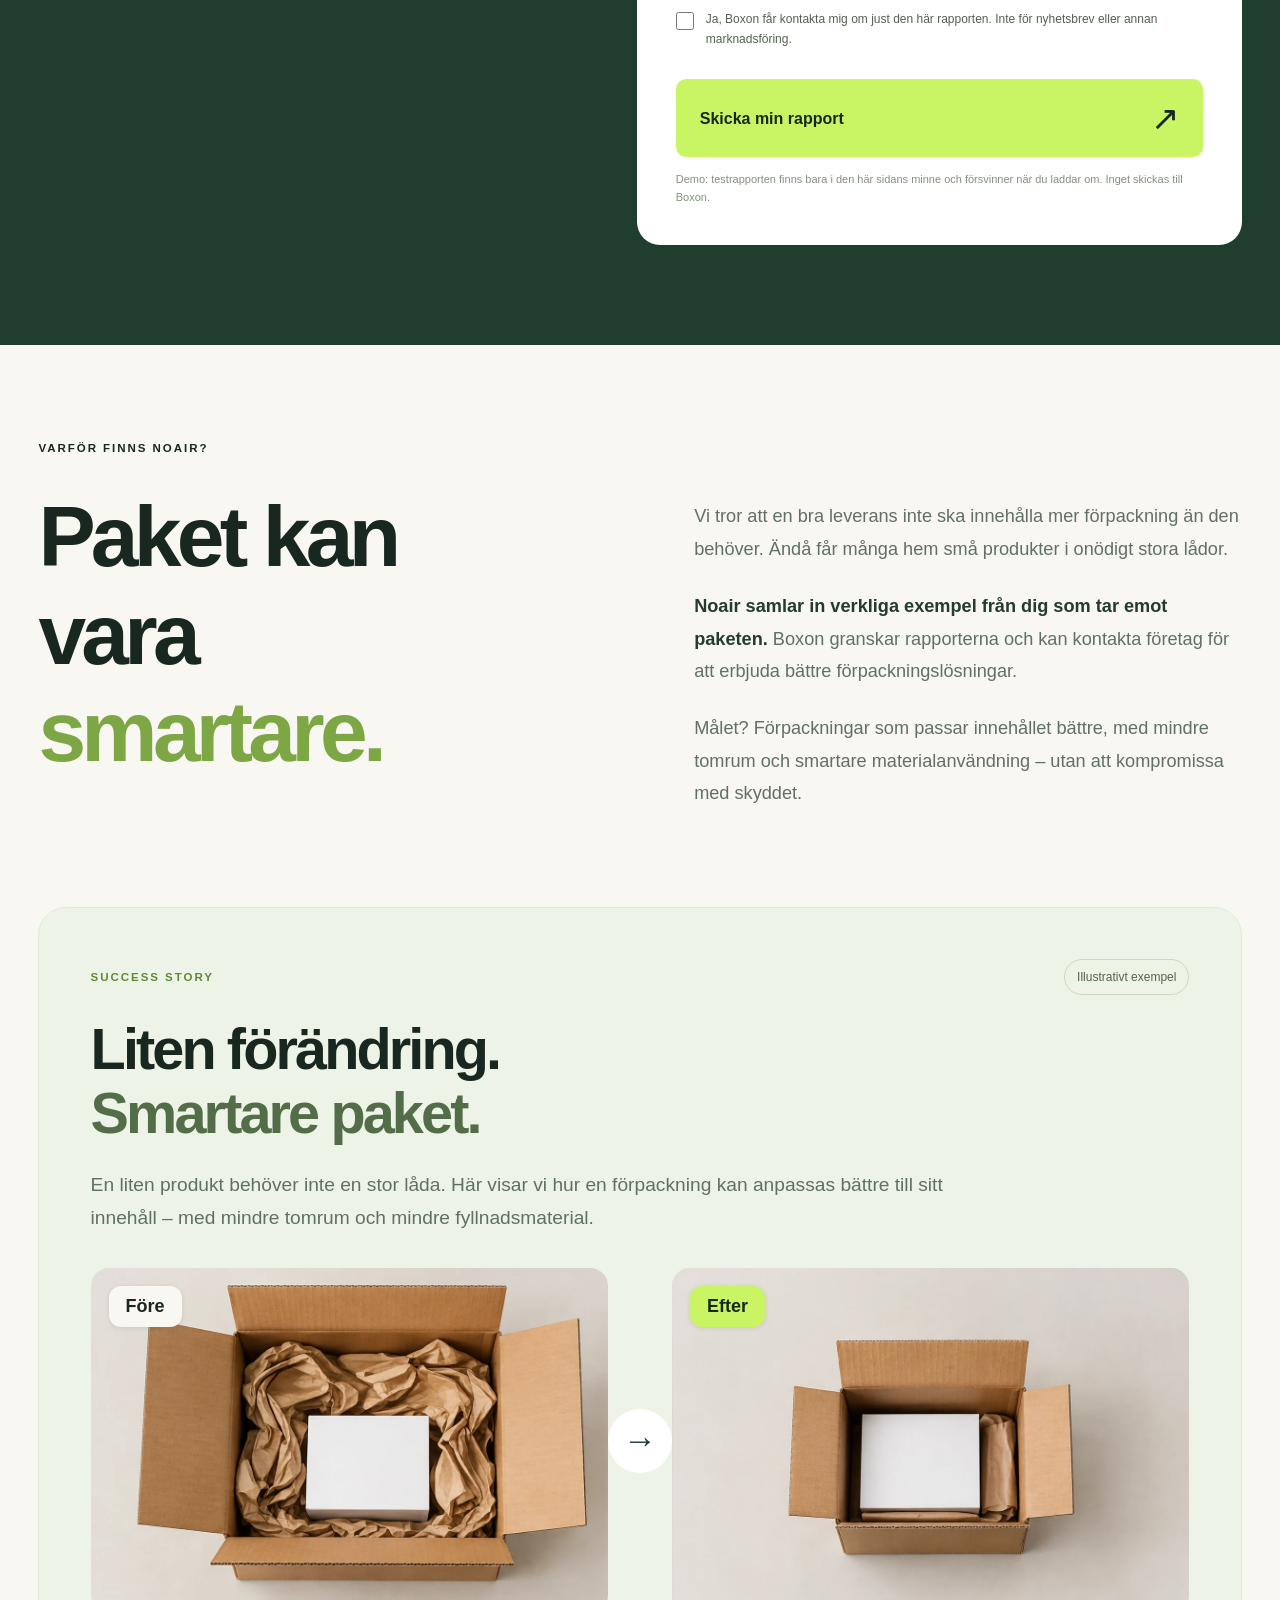
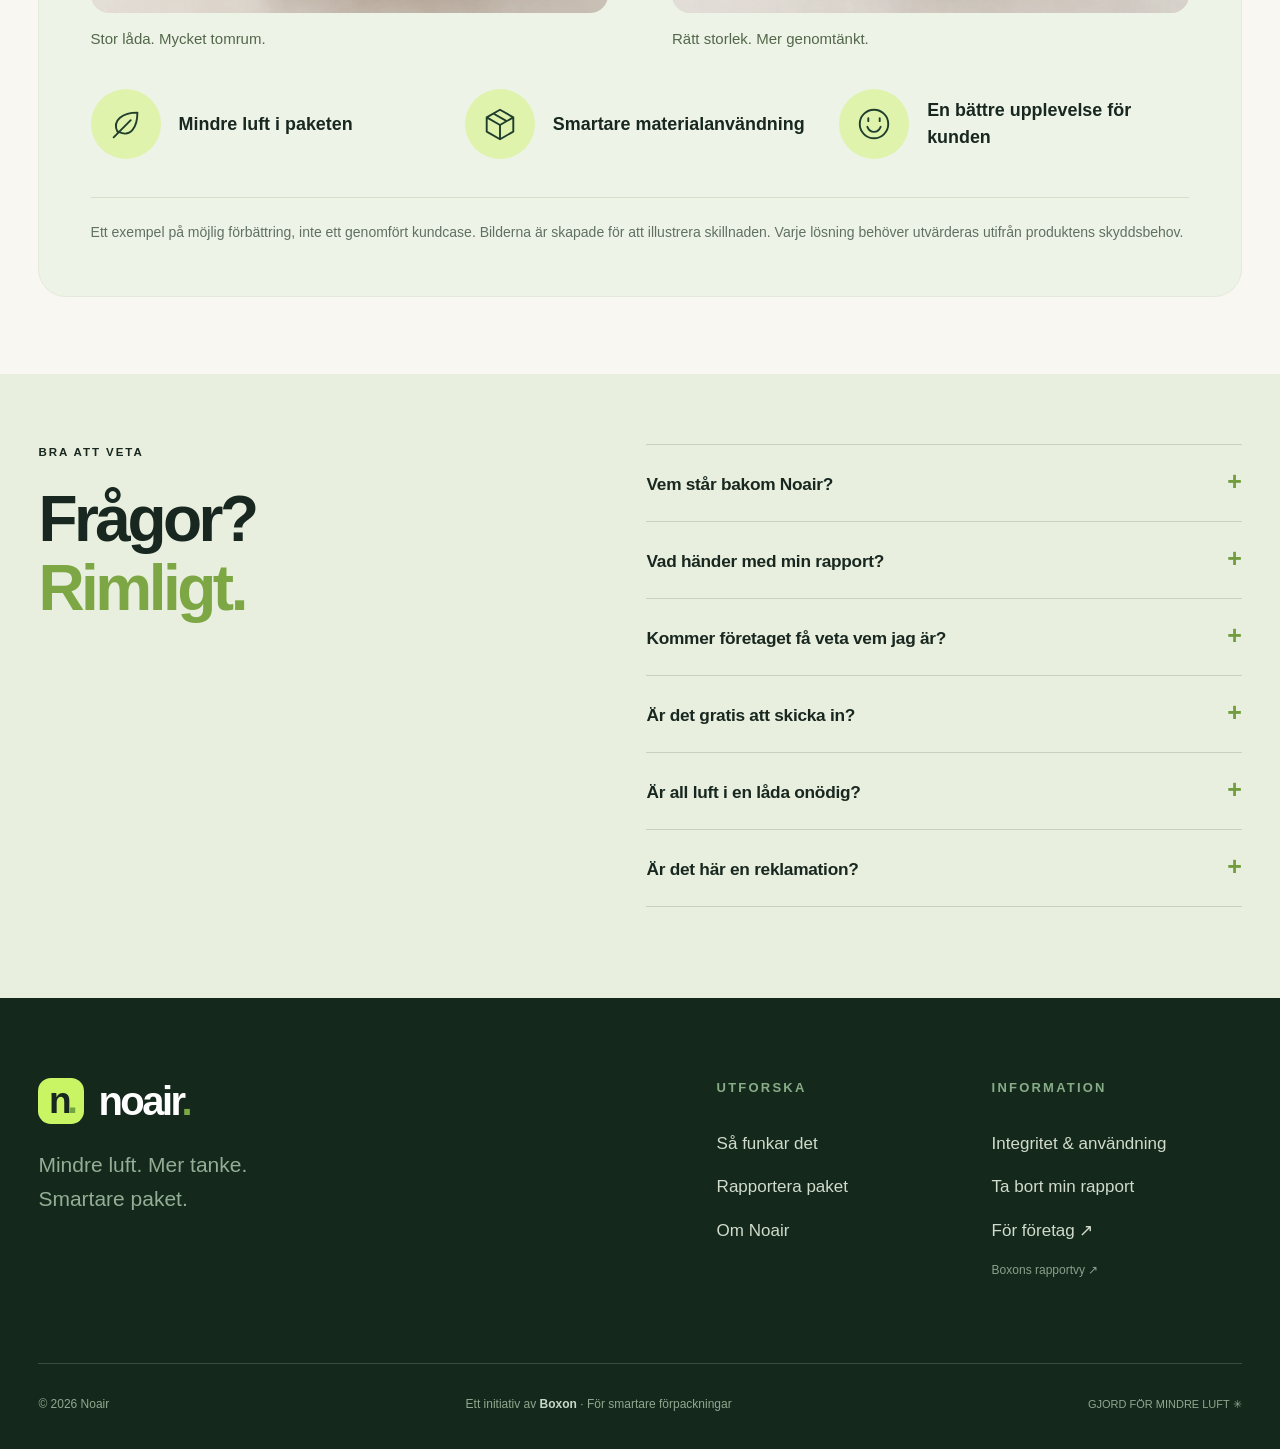
==== commit 31241318: "Correct Success spelling in navigation" ====
--- a/noair-forhandsvisning.html
+++ b/noair-forhandsvisning.html
@@ -392,7 +392,7 @@
 <div class="public-site">
 <header class="na-header na-container">
 <a aria-label="Noair startsida" class="na-logo" href="#"><span aria-hidden="true" class="na-logo-icon">n<span>.</span></span><span class="na-logo-word">noair<span>.</span></span></a>
-<nav aria-label="Huvudnavigation"><a href="#sa-funkar-det">Så funkar det</a><a href="#om-noair">Om Noair</a><a href="#ett-smartare-paket">Sucess</a><a href="#fragor">Frågor</a></nav>
+<nav aria-label="Huvudnavigation"><a href="#sa-funkar-det">Så funkar det</a><a href="#om-noair">Om Noair</a><a href="#ett-smartare-paket">Success</a><a href="#fragor">Frågor</a></nav>
 <button class="button dark small na-nav-cta" data-open-report="" type="button">Visa ditt paket <span aria-hidden="true">↗</span></button>
 </header>
 <main id="main">
